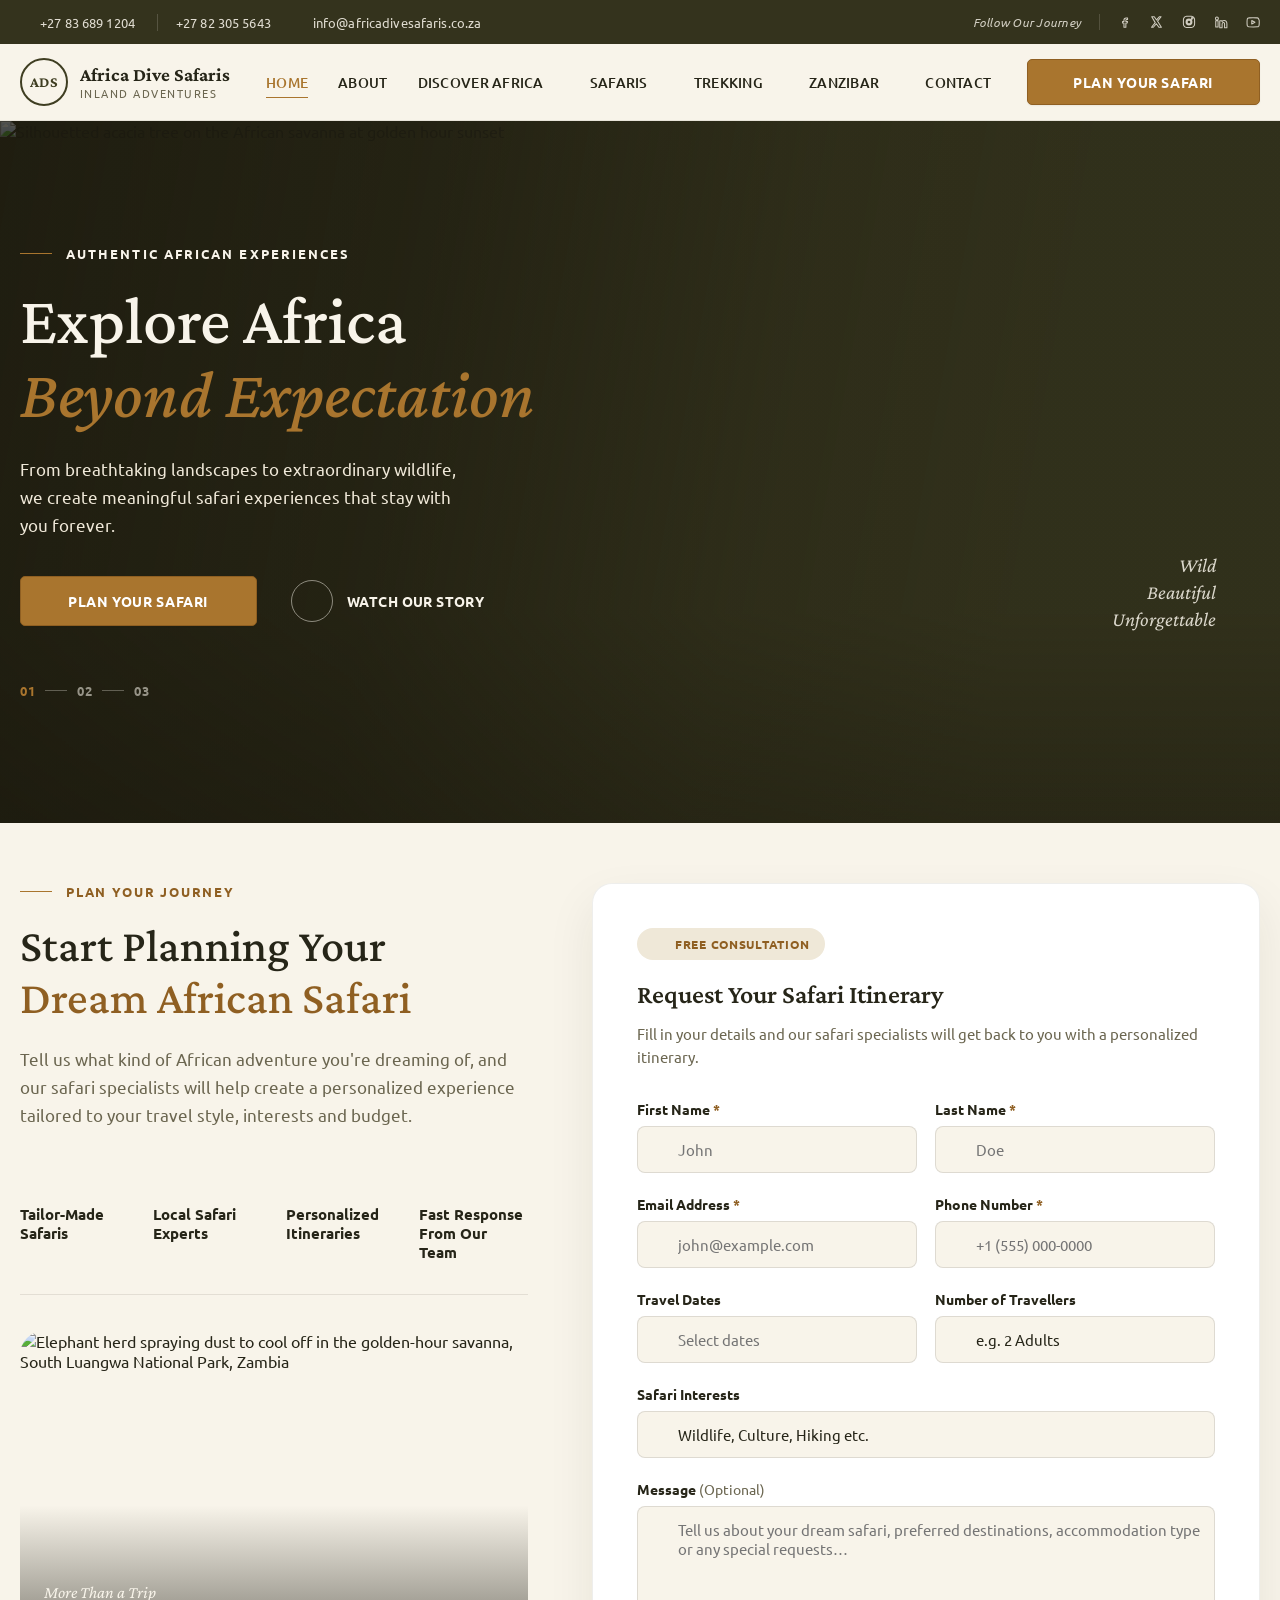
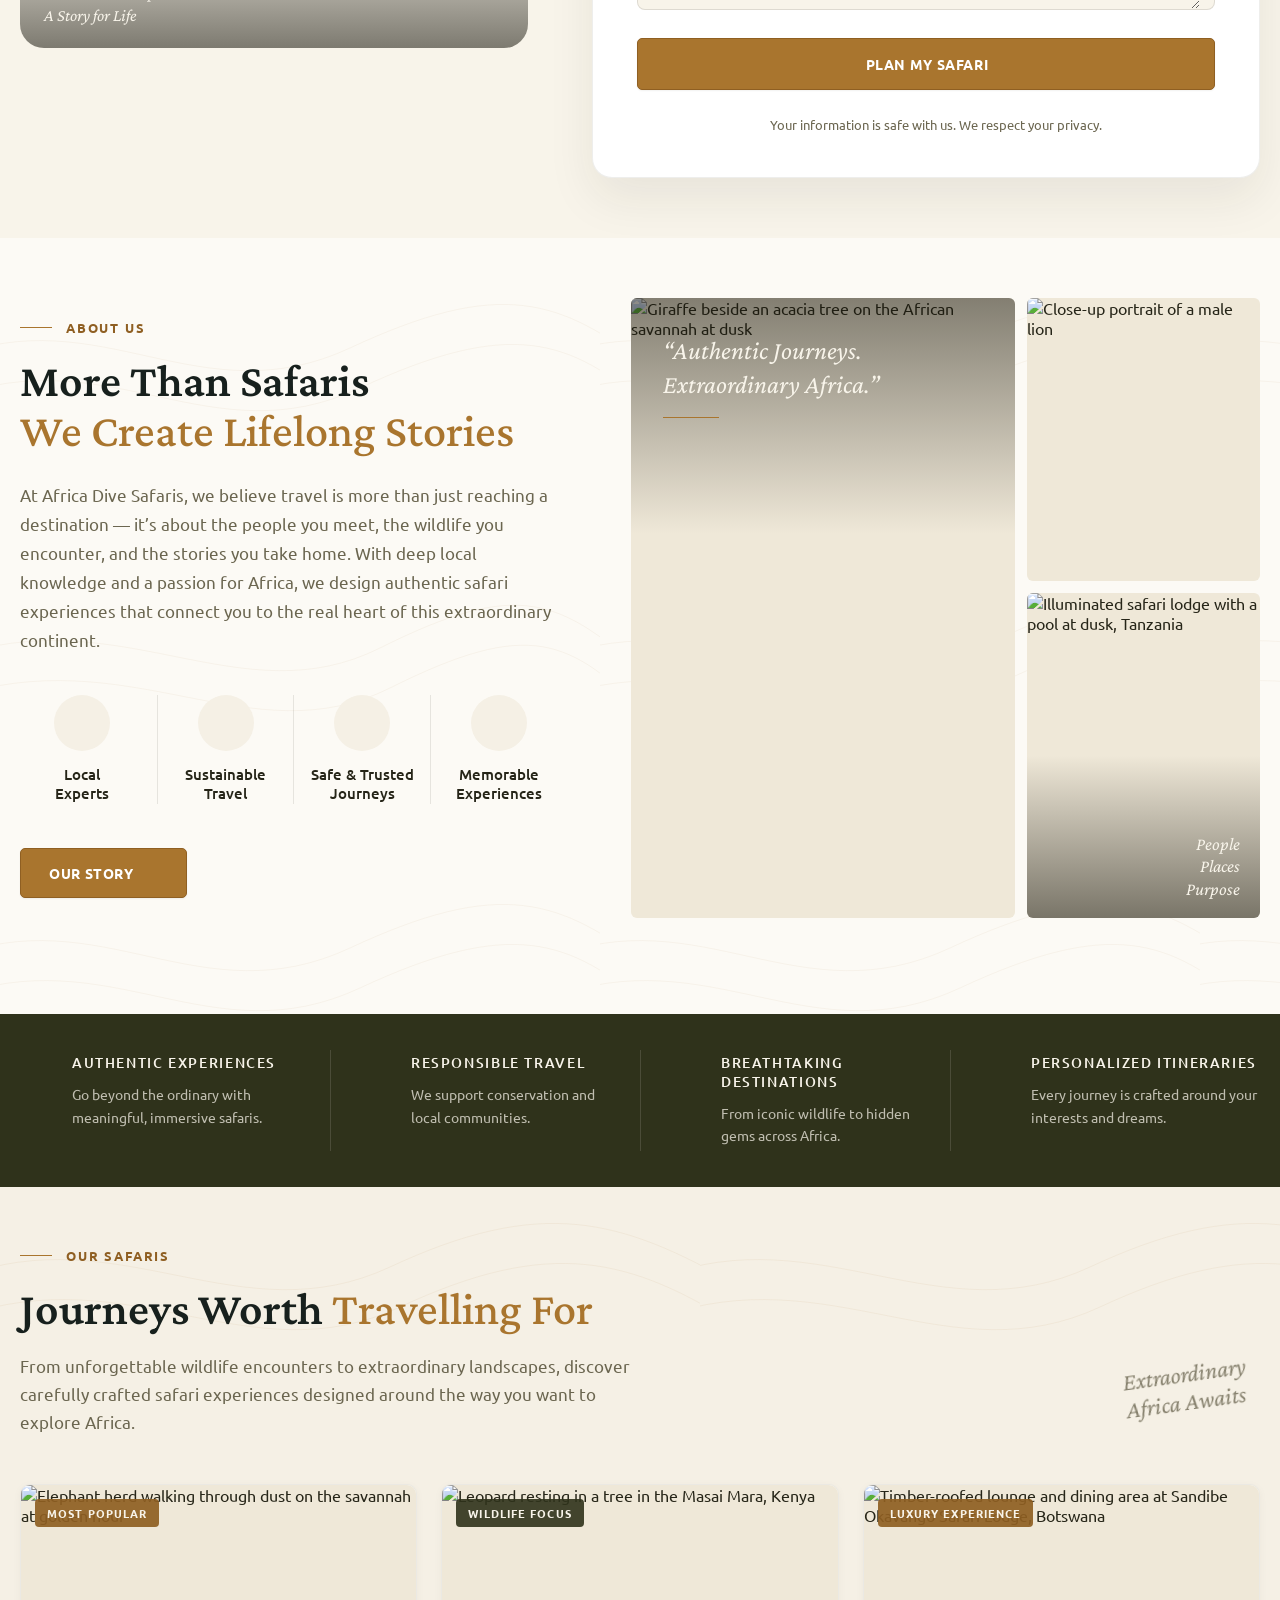
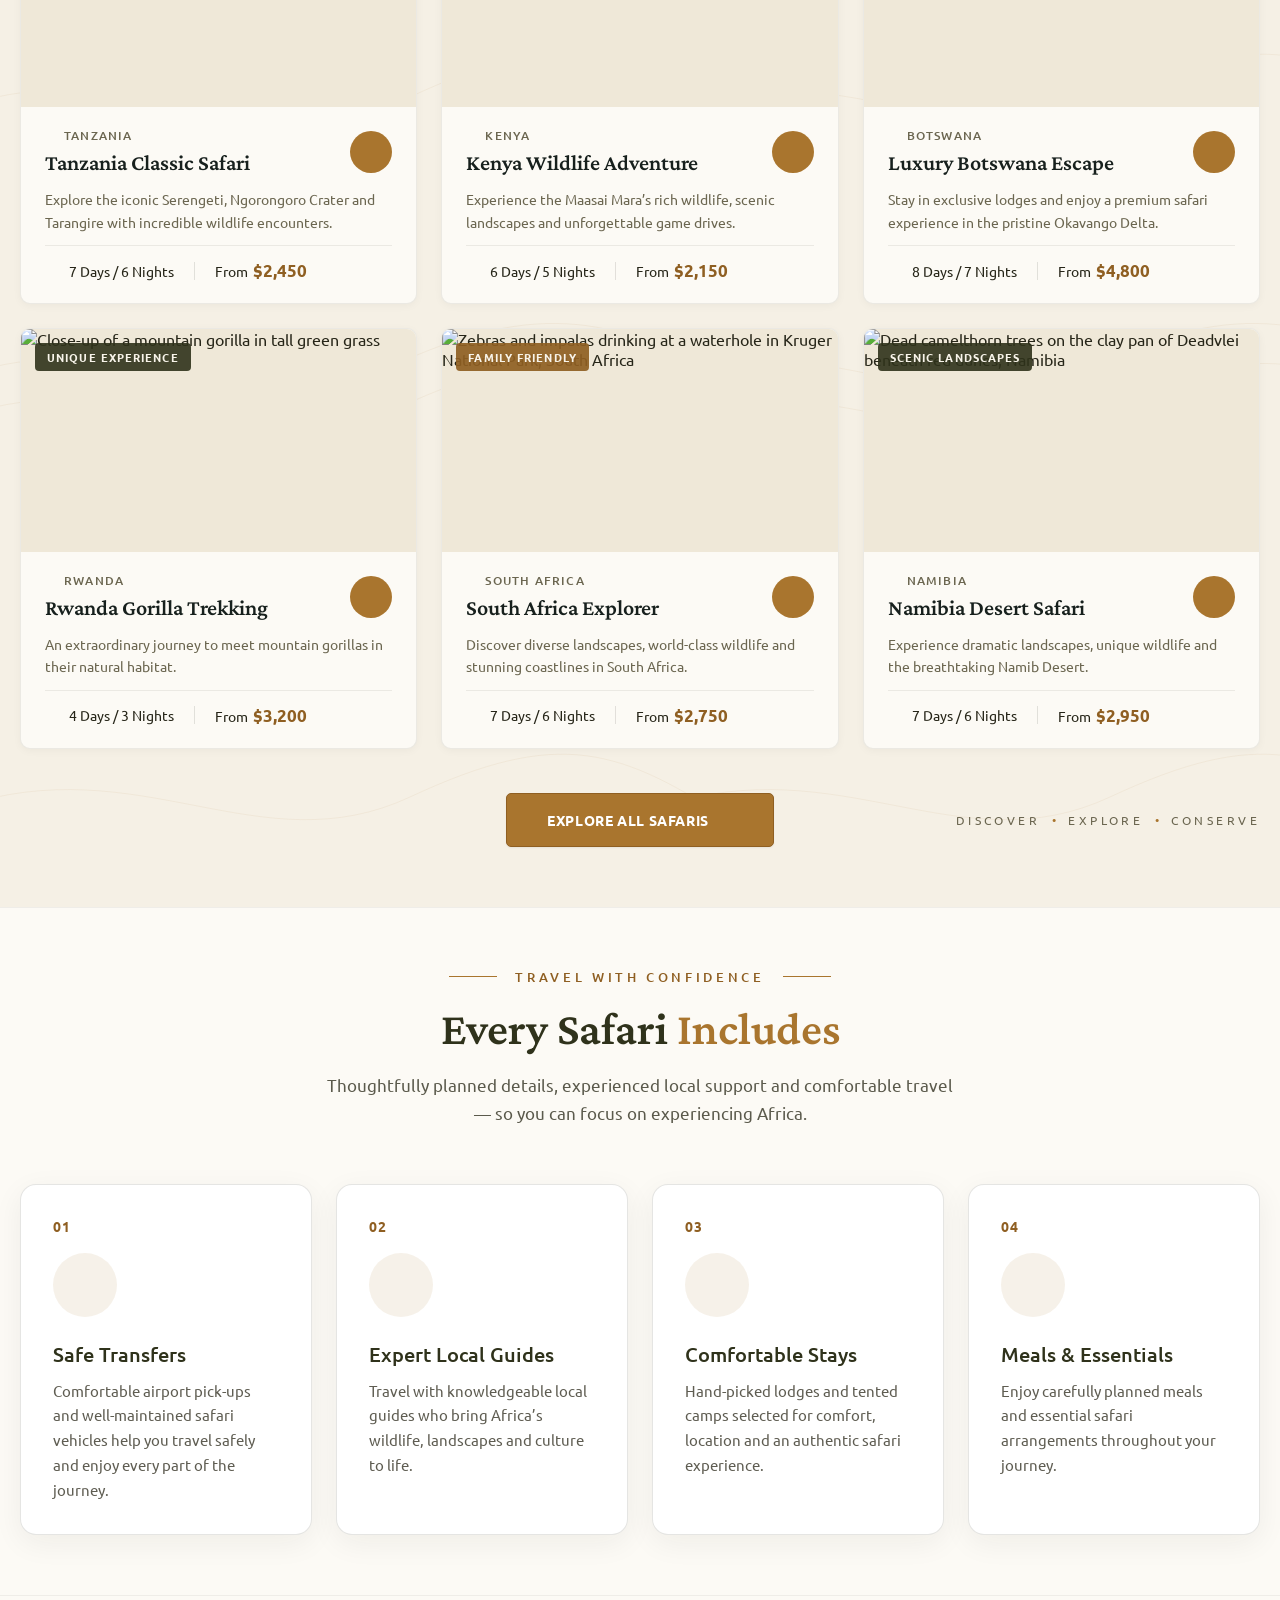
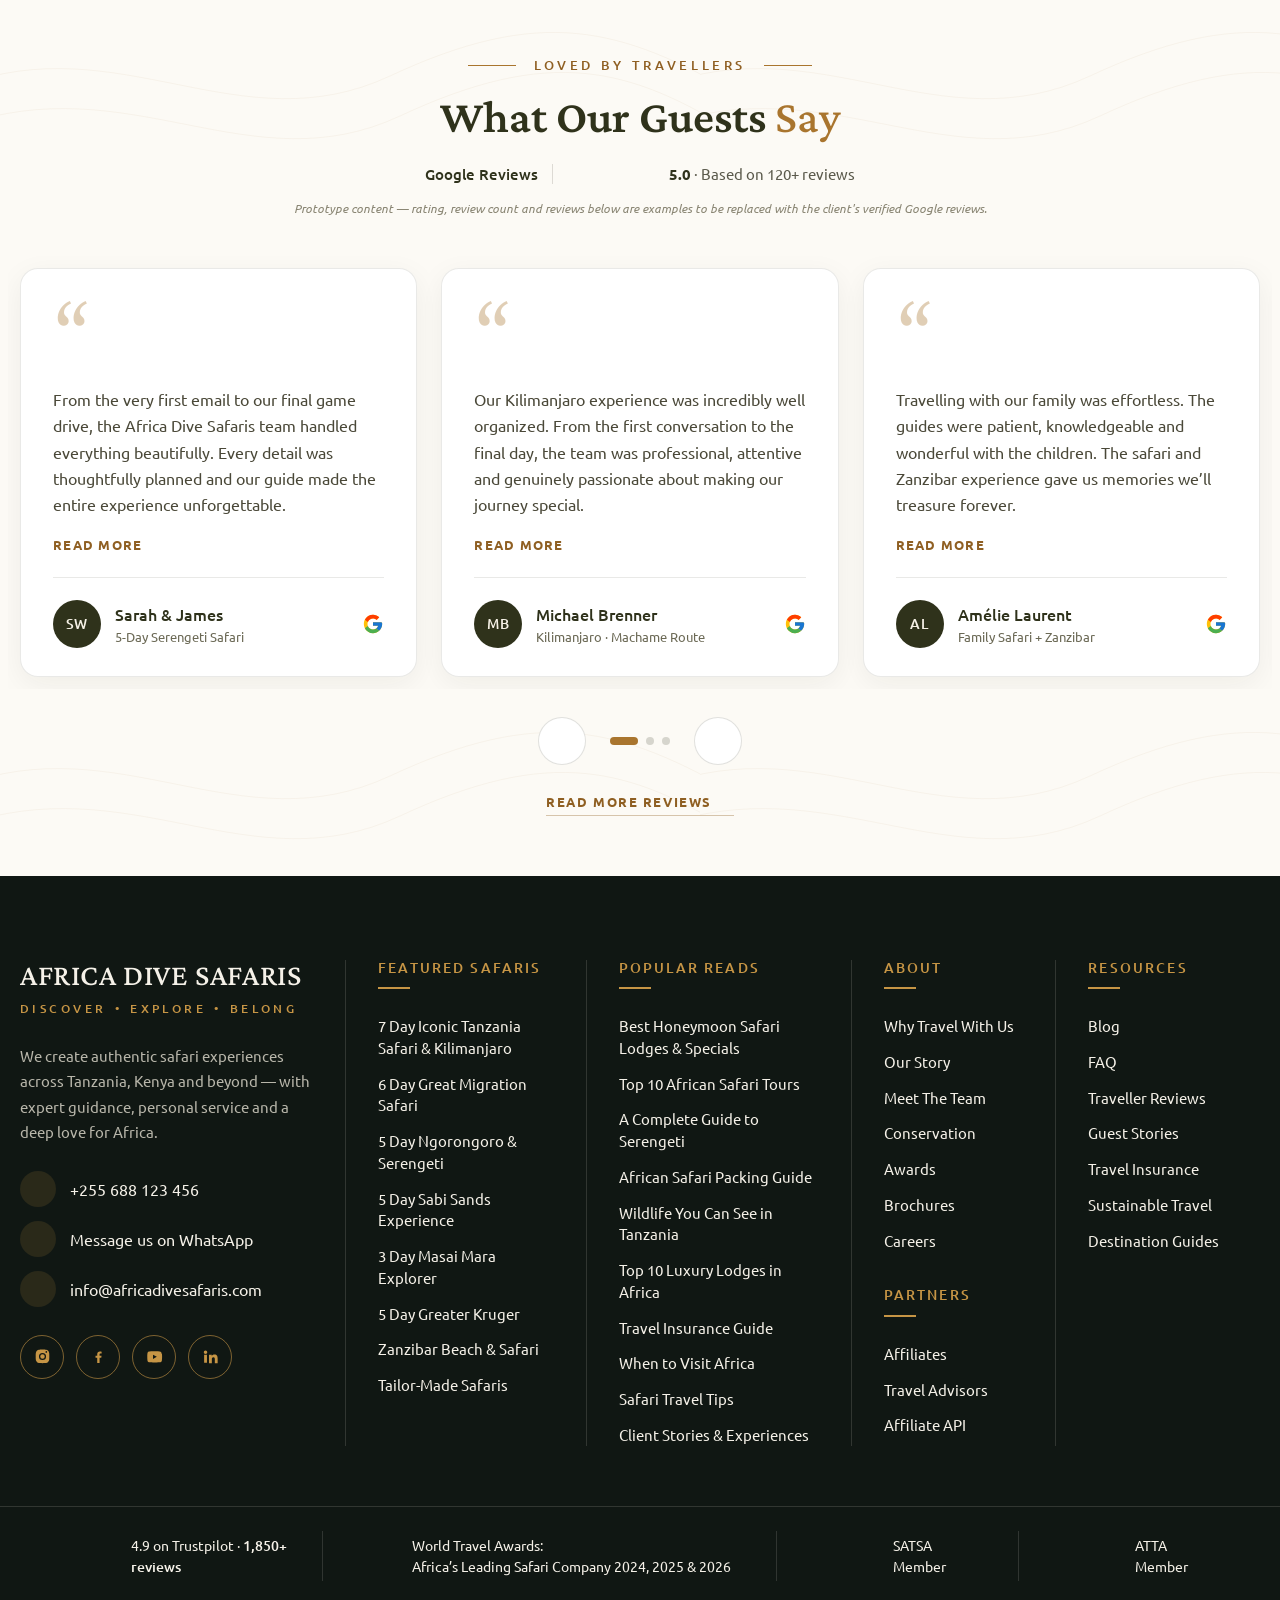
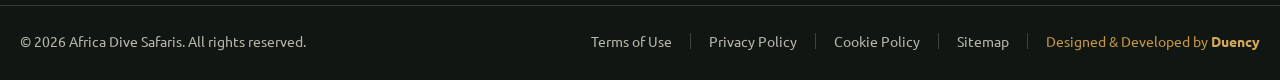
==== index.html @ 6fb27ef7 "Initial project setup" ====
<!DOCTYPE html>
<html lang="en">
<head>
<meta charset="UTF-8">
<meta name="viewport" content="width=device-width, initial-scale=1.0">
<title>Africa Dive Safaris</title>
<link rel="preconnect" href="https://fonts.googleapis.com">
<link href="https://fonts.googleapis.com/css2?family=Ubuntu:wght@400;500;700&family=Crimson+Pro:wght@500;600;700&display=swap" rel="stylesheet">
<script src="https://unpkg.com/lucide@latest/dist/umd/lucide.js" defer></script>
<link rel="stylesheet" href="assets/css/style.css">
<script src="assets/js/image-slot.js"></script>
</head>
<body>
<header class="site-header">
  <div class="topbar">
    <div class="container topbar__inner">
      <div class="topbar__contact">
        <a href="tel:+27836891204" class="topbar__link"><i data-lucide="phone" class="icon"></i><span>+27 83 689 1204</span></a>
        <a href="tel:+27823055643" class="topbar__link topbar__link--secondary"><span>+27 82 305 5643</span></a>
        <a href="mailto:info@africadivesafaris.co.za" class="topbar__link"><i data-lucide="mail" class="icon"></i><span>info@africadivesafaris.co.za</span></a>
      </div>
      <div class="topbar__social">
        <span class="topbar__tagline">Follow Our Journey</span>
        <a href="#" class="topbar__icon" aria-label="Facebook"><svg class="icon" viewBox="0 0 24 24" aria-hidden="true"><path d="M13.5 21v-7.2h2.4l.4-2.8h-2.8V9.1c0-.8.2-1.3 1.4-1.3h1.5V5.3C16 5.2 15 5 13.9 5c-2.2 0-3.7 1.3-3.7 3.8v2.2H7.8v2.8h2.4V21h3.3z"></path></svg></a>
        <a href="#" class="topbar__icon" aria-label="X (Twitter)"><svg class="icon" viewBox="0 0 24 24" aria-hidden="true"><path d="M3 3h4.3l4 5.5L15.9 3H19l-6 7.6L19.5 21h-4.3l-4.3-6-5.2 6H2.6l6.4-7.9L3 3z"></path></svg></a>
        <a href="#" class="topbar__icon" aria-label="Instagram"><svg class="icon" viewBox="0 0 24 24" aria-hidden="true"><path d="M12 2.2c2.7 0 3 0 4 .1 1 .1 1.7.2 2.3.5.6.3 1.1.6 1.6 1.1.5.5.8 1 1.1 1.6.3.6.4 1.3.5 2.3.1 1 .1 1.3.1 4s0 3-.1 4c-.1 1-.2 1.7-.5 2.3-.3.6-.6 1.1-1.1 1.6-.5.5-1 .8-1.6 1.1-.6.3-1.3.4-2.3.5-1 .1-1.3.1-4 .1s-3 0-4-.1c-1-.1-1.7-.2-2.3-.5-.6-.3-1.1-.6-1.6-1.1-.5-.5-.8-1-1.1-1.6-.3-.6-.4-1.3-.5-2.3-.1-1-.1-1.3-.1-4s0-3 .1-4c.1-1 .2-1.7.5-2.3.3-.6.6-1.1 1.1-1.6.5-.5 1-.8 1.6-1.1.6-.3 1.3-.4 2.3-.5 1-.1 1.3-.1 4-.1zM12 7a5 5 0 1 0 0 10 5 5 0 0 0 0-10zm0 8.2a3.2 3.2 0 1 1 0-6.4 3.2 3.2 0 0 1 0 6.4zm5.4-8.4a1.2 1.2 0 1 0 0-2.4 1.2 1.2 0 0 0 0 2.4z"></path></svg></a>
        <a href="#" class="topbar__icon" aria-label="LinkedIn"><svg class="icon" viewBox="0 0 24 24" aria-hidden="true"><path d="M4.98 3.5a2.5 2.5 0 1 1 0 5 2.5 2.5 0 0 1 0-5zM3 9.7h4v11H3v-11zm7 0h3.8v1.5h.1c.5-.9 1.8-1.9 3.6-1.9 3.9 0 4.6 2.6 4.6 5.9v6.5h-4v-5.7c0-1.4 0-3.1-2-3.1s-2.2 1.5-2.2 3v5.8h-4v-11z"></path></svg></a>
        <a href="#" class="topbar__icon" aria-label="YouTube"><svg class="icon" viewBox="0 0 24 24" aria-hidden="true"><path d="M22 8.1s-.2-1.6-.8-2.3c-.8-.8-1.7-.8-2.1-.9C16.4 4.7 12 4.7 12 4.7s-4.4 0-7.1.2c-.4 0-1.3.1-2.1.9C2.2 6.5 2 8.1 2 8.1S1.8 10 1.8 11.9v1.3c0 1.9.2 3.8.2 3.8s.2 1.6.8 2.3c.8.9 1.9.8 2.4.9 1.7.2 7.3.2 7.3.2s4.4 0 7.1-.2c.4 0 1.3-.1 2.1-.9.6-.7.8-2.3.8-2.3s.2-1.9.2-3.8v-1.3c0-1.9-.2-3.8-.2-3.8zM9.9 15.4V9.4l5.4 3-5.4 3z"></path></svg></a>
      </div>
    </div>
  </div>
  <nav class="site-navigation" aria-label="Primary">
    <div class="container site-navigation__inner">
      <a href="index.html" class="site-navigation__logo">
        <span class="logo-mark" aria-hidden="true">ADS</span>
        <span class="logo-text">
          <span class="logo-text__brand">Africa Dive Safaris</span>
          <span class="logo-text__tagline">Inland Adventures</span>
        </span>
      </a>

      <ul class="site-navigation__menu">
        <li><a href="index.html" class="is-active">Home</a></li>
        <li><a href="about.html">About</a></li>
        <li class="has-dropdown">
          <a href="#">Discover Africa <i data-lucide="chevron-down" class="icon icon--chevron"></i></a>
          <ul class="dropdown">
            <li><a href="#">Kenya</a></li>
            <li><a href="#">Tanzania</a></li>
            <li><a href="#">South Africa</a></li>
            <li><a href="#">Botswana</a></li>
          </ul>
        </li>
        <li class="has-dropdown">
          <a href="#">Safaris <i data-lucide="chevron-down" class="icon icon--chevron"></i></a>
          <ul class="dropdown">
            <li><a href="#">Great Migration Safari</a></li>
            <li><a href="#">Big Five Safari</a></li>
            <li><a href="#">Okavango Wilderness Safari</a></li>
          </ul>
        </li>
        <li class="has-dropdown">
          <a href="#">Trekking <i data-lucide="chevron-down" class="icon icon--chevron"></i></a>
          <ul class="dropdown">
            <li><a href="#">Kilimanjaro</a></li>
            <li><a href="#">Mount Kenya</a></li>
          </ul>
        </li>
        <li class="has-dropdown">
          <a href="#">Zanzibar <i data-lucide="chevron-down" class="icon icon--chevron"></i></a>
          <ul class="dropdown">
            <li><a href="#">Beach Escapes</a></li>
            <li><a href="#">Stone Town Tours</a></li>
          </ul>
        </li>
        <li><a href="contact.html">Contact</a></li>
      </ul>

      <a href="contact.html" class="btn btn--primary site-navigation__cta">
        <i data-lucide="map-pin" class="icon icon--pin"></i>
        <span>Plan Your Safari</span>
        <i data-lucide="arrow-right" class="icon icon--cta-arrow"></i>
      </a>

      <button type="button" class="site-navigation__toggle" aria-expanded="false" aria-controls="mobile-menu" aria-label="Toggle navigation menu">
        <i data-lucide="menu" class="icon icon--menu"></i>
      </button>
    </div>
  </nav>

  <div class="mobile-menu" id="mobile-menu" hidden>
    <ul class="mobile-menu__list">
      <li><a href="index.html" class="is-active">Home</a></li>
      <li><a href="about.html">About</a></li>
      <li class="has-accordion">
        <button type="button" class="mobile-menu__accordion-toggle" aria-expanded="false">Discover Africa <i data-lucide="chevron-down" class="icon icon--chevron"></i></button>
        <ul class="mobile-menu__submenu">
          <li><a href="#">Kenya</a></li>
          <li><a href="#">Tanzania</a></li>
          <li><a href="#">South Africa</a></li>
          <li><a href="#">Botswana</a></li>
        </ul>
      </li>
      <li class="has-accordion">
        <button type="button" class="mobile-menu__accordion-toggle" aria-expanded="false">Safaris <i data-lucide="chevron-down" class="icon icon--chevron"></i></button>
        <ul class="mobile-menu__submenu">
          <li><a href="#">Great Migration Safari</a></li>
          <li><a href="#">Big Five Safari</a></li>
          <li><a href="#">Okavango Wilderness Safari</a></li>
        </ul>
      </li>
      <li class="has-accordion">
        <button type="button" class="mobile-menu__accordion-toggle" aria-expanded="false">Trekking <i data-lucide="chevron-down" class="icon icon--chevron"></i></button>
        <ul class="mobile-menu__submenu">
          <li><a href="#">Kilimanjaro</a></li>
          <li><a href="#">Mount Kenya</a></li>
        </ul>
      </li>
      <li class="has-accordion">
        <button type="button" class="mobile-menu__accordion-toggle" aria-expanded="false">Zanzibar <i data-lucide="chevron-down" class="icon icon--chevron"></i></button>
        <ul class="mobile-menu__submenu">
          <li><a href="#">Beach Escapes</a></li>
          <li><a href="#">Stone Town Tours</a></li>
        </ul>
      </li>
      <li><a href="contact.html">Contact</a></li>
    </ul>
    <div class="mobile-menu__footer">
      <span class="mobile-menu__footer-text">Adventure Awaits</span>
      <a href="contact.html" class="btn btn--outline">Get In Touch <i data-lucide="arrow-right" class="icon"></i></a>
    </div>
  </div>
</header>
<main>

  <section class="hero" id="hero" aria-label="Hero">
    <div class="hero__media">
      <img src="https://images.unsplash.com/photo-1516426122078-c23e76319801?q=80&w=1800&auto=format&fit=crop" alt="Silhouetted acacia tree on the African savanna at golden hour sunset" class="hero__image" loading="eager">
    </div>
    <div class="hero__overlay" aria-hidden="true"></div>

    <div class="hero__body container">
      <div class="hero__content">
        <p class="hero__eyebrow"><span class="hero__eyebrow-line"></span>Authentic African Experiences</p>
        <h1 class="hero__heading">Explore Africa<br><span class="hero__heading-accent">Beyond Expectation</span></h1>
        <p class="hero__text">From breathtaking landscapes to extraordinary wildlife, we create meaningful safari experiences that stay with you forever.</p>
        <div class="hero__actions">
          <a href="contact.html" class="btn btn--primary hero__cta">
            <i data-lucide="map-pin" class="icon icon--pin"></i>
            <span>Plan Your Safari</span>
            <i data-lucide="arrow-right" class="icon icon--cta-arrow"></i>
          </a>
          <button type="button" class="hero__watch" aria-label="Watch our story">
            <span class="hero__watch-icon"><i data-lucide="play" class="icon"></i></span>
            <span>Watch Our Story</span>
          </button>
        </div>
      </div>

      <ul class="hero__slides" aria-label="Slide indicator">
        <li class="hero__slide is-active">01</li>
        <li class="hero__slide-sep" aria-hidden="true"></li>
        <li class="hero__slide">02</li>
        <li class="hero__slide-sep" aria-hidden="true"></li>
        <li class="hero__slide">03</li>
      </ul>
    </div>

    <p class="hero__editorial" aria-hidden="true">Wild<br>Beautiful<br>Unforgettable</p>

    <!-- <div class="hero__trust">
      <div class="container hero__trust-inner">
        <ul class="hero__trust-list">
          <li class="hero__trust-item">
            <i data-lucide="footprints" class="icon icon--trust"></i>
            <span>Incredible<br>Wildlife</span>
          </li>
          <li class="hero__trust-item">
            <i data-lucide="mountain" class="icon icon--trust"></i>
            <span>Breathtaking<br>Destinations</span>
          </li>
          <li class="hero__trust-item">
            <i data-lucide="users" class="icon icon--trust"></i>
            <span>Expert Local<br>Guides</span>
          </li>
          <li class="hero__trust-item">
            <i data-lucide="shield-check" class="icon icon--trust"></i>
            <span>Safe &amp; Memorable<br>Journeys</span>
          </li>
        </ul>
        <div class="hero__scroll">
          <span>Scroll Down</span>
          <i data-lucide="mouse" class="icon icon--scroll"></i>
        </div>
      </div>
    </div> -->
  </section>

  <section class="enquiry" id="plan" aria-label="Plan your safari">
    <div class="container enquiry__grid">

      <div class="enquiry__intro">
        <p class="enquiry__eyebrow"><span class="enquiry__eyebrow-line"></span>Plan Your Journey</p>
        <h2 class="enquiry__heading">Start Planning Your<br><span class="enquiry__heading-accent">Dream African Safari</span></h2>
        <p class="enquiry__text">Tell us what kind of African adventure you're dreaming of, and our safari specialists will help create a personalized experience tailored to your travel style, interests and budget.</p>

        <ul class="enquiry__benefits">
          <li class="enquiry__benefit">
            <i data-lucide="binoculars" class="icon icon--benefit"></i>
            <span>Tailor-Made Safaris</span>
          </li>
          <li class="enquiry__benefit">
            <i data-lucide="users" class="icon icon--benefit"></i>
            <span>Local Safari Experts</span>
          </li>
          <li class="enquiry__benefit">
            <i data-lucide="map" class="icon icon--benefit"></i>
            <span>Personalized Itineraries</span>
          </li>
          <li class="enquiry__benefit">
            <i data-lucide="clock" class="icon icon--benefit"></i>
            <span>Fast Response From Our Team</span>
          </li>
        </ul>

        <!-- <ul class="enquiry__stats">
          <li class="enquiry__stat"><span class="enquiry__stat-value">100+</span><span class="enquiry__stat-label">Happy Travellers*</span></li>
          <li class="enquiry__stat"><span class="enquiry__stat-value">15+</span><span class="enquiry__stat-label">Destinations*</span></li>
          <li class="enquiry__stat"><span class="enquiry__stat-value">5★</span><span class="enquiry__stat-label">Client Satisfaction*</span></li>
        </ul> -->
        <!-- <p class="enquiry__stats-note">*Placeholder figures — to be confirmed by client before launch.</p> -->

        <figure class="enquiry__image">
          <img src="https://images.unsplash.com/photo-1759143861182-c998a8f0bc13?q=80&w=1600&auto=format&fit=crop" alt="Elephant herd spraying dust to cool off in the golden-hour savanna, South Luangwa National Park, Zambia" loading="lazy">
          <figcaption>More Than a Trip<br>A Story for Life</figcaption>
        </figure>
      </div>

      <div class="enquiry__form-card">
        <span class="enquiry__badge"><i data-lucide="calendar-check" class="icon"></i>Free Consultation</span>
        <h3 class="enquiry__form-heading">Request Your Safari Itinerary</h3>
        <p class="enquiry__form-text">Fill in your details and our safari specialists will get back to you with a personalized itinerary.</p>

        <form class="enquiry-form" action="#" method="post">
          <div class="enquiry-form__row">
            <div class="enquiry-form__field">
              <label for="first-name">First Name <span class="enquiry-form__required">*</span></label>
              <div class="enquiry-form__input-wrap">
                <i data-lucide="user" class="icon"></i>
                <input type="text" id="first-name" name="first-name" placeholder="John" required>
              </div>
            </div>
            <div class="enquiry-form__field">
              <label for="last-name">Last Name <span class="enquiry-form__required">*</span></label>
              <div class="enquiry-form__input-wrap">
                <i data-lucide="user" class="icon"></i>
                <input type="text" id="last-name" name="last-name" placeholder="Doe" required>
              </div>
            </div>
          </div>

          <div class="enquiry-form__row">
            <div class="enquiry-form__field">
              <label for="email">Email Address <span class="enquiry-form__required">*</span></label>
              <div class="enquiry-form__input-wrap">
                <i data-lucide="mail" class="icon"></i>
                <input type="email" id="email" name="email" placeholder="john@example.com" required>
              </div>
            </div>
            <div class="enquiry-form__field">
              <label for="phone">Phone Number <span class="enquiry-form__required">*</span></label>
              <div class="enquiry-form__input-wrap">
                <i data-lucide="phone" class="icon"></i>
                <input type="tel" id="phone" name="phone" placeholder="+1 (555) 000-0000" required>
              </div>
            </div>
          </div>

          <div class="enquiry-form__row">
            <div class="enquiry-form__field">
              <label for="travel-dates">Travel Dates</label>
              <div class="enquiry-form__input-wrap">
                <i data-lucide="calendar" class="icon"></i>
                <input type="text" id="travel-dates" name="travel-dates" placeholder="Select dates">
              </div>
            </div>
            <div class="enquiry-form__field">
              <label for="travellers">Number of Travellers</label>
              <div class="enquiry-form__input-wrap">
                <i data-lucide="users" class="icon"></i>
                <select id="travellers" name="travellers">
                  <option value="" selected>e.g. 2 Adults</option>
                  <option value="1-adult">1 Adult</option>
                  <option value="2-adults">2 Adults</option>
                  <option value="family">Family (2 Adults + Children)</option>
                  <option value="group">Group (5+)</option>
                </select>
              </div>
            </div>
          </div>

          <div class="enquiry-form__field">
            <label for="interests">Safari Interests</label>
            <div class="enquiry-form__input-wrap">
              <i data-lucide="compass" class="icon"></i>
              <select id="interests" name="interests">
                <option value="" selected>Wildlife, Culture, Hiking etc.</option>
                <option value="wildlife">Wildlife &amp; Big Five</option>
                <option value="migration">Great Migration</option>
                <option value="trekking">Trekking</option>
                <option value="beach">Zanzibar &amp; Beach</option>
                <option value="culture">Culture &amp; Communities</option>
              </select>
            </div>
          </div>

          <div class="enquiry-form__field">
            <label for="message">Message <span class="enquiry-form__optional">(Optional)</span></label>
            <div class="enquiry-form__input-wrap enquiry-form__input-wrap--textarea">
              <i data-lucide="file-text" class="icon"></i>
              <textarea id="message" name="message" rows="4" placeholder="Tell us about your dream safari, preferred destinations, accommodation type or any special requests…"></textarea>
            </div>
          </div>

          <button type="submit" class="btn btn--primary enquiry-form__submit">
            <i data-lucide="send" class="icon"></i>
            <span>Plan My Safari</span>
            <i data-lucide="arrow-right" class="icon icon--cta-arrow"></i>
          </button>

          <p class="enquiry-form__privacy"><i data-lucide="lock" class="icon"></i>Your information is safe with us. We respect your privacy.</p>
        </form>
      </div>

    </div>
  </section>

  <section class="about" id="about" aria-labelledby="about-heading">
    <div class="container about__grid">

      <div class="about__content">
        <p class="section-eyebrow"><span class="section-eyebrow__line"></span>About Us</p>
        <h2 class="about__heading" id="about-heading">More Than Safaris<br><span class="about__heading-accent">We Create Lifelong Stories</span></h2>
        <p class="about__text">At Africa Dive Safaris, we believe travel is more than just reaching a destination — it’s about the people you meet, the wildlife you encounter, and the stories you take home. With deep local knowledge and a passion for Africa, we design authentic safari experiences that connect you to the real heart of this extraordinary continent.</p>

        <ul class="about__values">
          <li class="about__value">
            <span class="about__value-icon"><i data-lucide="users" class="icon"></i></span>
            <span class="about__value-title">Local<br>Experts</span>
          </li>
          <li class="about__value">
            <span class="about__value-icon"><i data-lucide="leaf" class="icon"></i></span>
            <span class="about__value-title">Sustainable<br>Travel</span>
          </li>
          <li class="about__value">
            <span class="about__value-icon"><i data-lucide="shield-check" class="icon"></i></span>
            <span class="about__value-title">Safe &amp; Trusted<br>Journeys</span>
          </li>
          <li class="about__value">
            <span class="about__value-icon"><i data-lucide="heart" class="icon"></i></span>
            <span class="about__value-title">Memorable<br>Experiences</span>
          </li>
        </ul>

        <div class="about__actions">
          <a href="about.html" class="btn btn--primary about__cta">
            <span>Our Story</span>
            <i data-lucide="arrow-right" class="icon icon--cta-arrow"></i>
          </a>
          <!-- <p class="about__script" aria-hidden="true">Africa<br>Awaits You</p> -->
        </div>
      </div>

      <div class="about__gallery">
        <figure class="about__image about__image--main">
          <img src="https://images.unsplash.com/photo-1523805009345-7448845a9e53?q=80&w=1400&auto=format&fit=crop" alt="Giraffe beside an acacia tree on the African savannah at dusk" loading="lazy">
          <figcaption class="about__quote">“Authentic Journeys.<br>Extraordinary Africa.”<span class="about__quote-line"></span></figcaption>
        </figure>
        <figure class="about__image about__image--top">
          <img src="https://images.unsplash.com/photo-1614027164847-1b28cfe1df60?q=80&w=900&auto=format&fit=crop" alt="Close-up portrait of a male lion" loading="lazy">
        </figure>
        <figure class="about__image about__image--bottom">
          <img src="https://images.unsplash.com/photo-1781039869379-5561fe260d26?q=80&w=900&auto=format&fit=crop" alt="Illuminated safari lodge with a pool at dusk, Tanzania" loading="lazy">
          <figcaption class="about__image-caption">People<br>Places<br>Purpose</figcaption>
        </figure>
      </div>

    </div>

    <div class="about__band">
      <ul class="container about__band-list">
        <li class="about__band-item">
          <i data-lucide="trees" class="icon icon--band"></i>
          <div>
            <h3 class="about__band-title">Authentic Experiences</h3>
            <p class="about__band-text">Go beyond the ordinary with meaningful, immersive safaris.</p>
          </div>
        </li>
        <li class="about__band-item">
          <i data-lucide="leaf" class="icon icon--band"></i>
          <div>
            <h3 class="about__band-title">Responsible Travel</h3>
            <p class="about__band-text">We support conservation and local communities.</p>
          </div>
        </li>
        <li class="about__band-item">
          <i data-lucide="mountain-snow" class="icon icon--band"></i>
          <div>
            <h3 class="about__band-title">Breathtaking Destinations</h3>
            <p class="about__band-text">From iconic wildlife to hidden gems across Africa.</p>
          </div>
        </li>
        <li class="about__band-item">
          <i data-lucide="compass" class="icon icon--band"></i>
          <div>
            <h3 class="about__band-title">Personalized Itineraries</h3>
            <p class="about__band-text">Every journey is crafted around your interests and dreams.</p>
          </div>
        </li>
      </ul>
    </div>

    <!-- <div class="container about__closing">
      <span class="about__closing-line" aria-hidden="true"></span>
      <p class="about__closing-words">Experience <span aria-hidden="true">•</span> Explore <span aria-hidden="true">•</span> Conserve</p>
      <p class="about__closing-tagline">The Real Africa, With People Who Know and Love It</p>
    </div> -->
  </section>

  <section class="safaris" id="safaris" aria-labelledby="safaris-heading">
    <div class="container">
      <div class="safaris__header">
        <div class="safaris__intro">
          <p class="section-eyebrow"><span class="section-eyebrow__line"></span>Our Safaris</p>
          <h2 class="safaris__heading" id="safaris-heading">Journeys Worth <span class="safaris__heading-accent">Travelling For</span></h2>
          <p class="safaris__text">From unforgettable wildlife encounters to extraordinary landscapes, discover carefully crafted safari experiences designed around the way you want to explore Africa.</p>
        </div>
        <p class="safaris__script" aria-hidden="true">Extraordinary<br>Africa Awaits</p>
      </div>

      <div class="safaris__grid">
          <article class="safari-card">
            <a href="#" class="safari-card__link" aria-label="View Tanzania Classic Safari">
              <div class="safari-card__media">
                <img src="https://images.unsplash.com/photo-1759143861182-c998a8f0bc13?q=80&w=900&auto=format&fit=crop" alt="Elephant herd walking through dust on the savannah at golden hour" loading="lazy">
                <span class="safari-card__badge safari-card__badge--gold">Most Popular</span>
              </div>
              <div class="safari-card__body">
                <div class="safari-card__head">
                  <div>
                    <p class="safari-card__location"><i data-lucide="map-pin" class="icon"></i>Tanzania</p>
                    <h3 class="safari-card__title">Tanzania Classic Safari</h3>
                  </div>
                  <span class="safari-card__arrow" aria-hidden="true"><i data-lucide="arrow-right" class="icon"></i></span>
                </div>
                <p class="safari-card__text">Explore the iconic Serengeti, Ngorongoro Crater and Tarangire with incredible wildlife encounters.</p>
                <div class="safari-card__meta">
                  <span class="safari-card__duration"><i data-lucide="calendar-days" class="icon"></i>7 Days / 6 Nights</span>
                  <span class="safari-card__price">From <strong>$2,450</strong></span>
                </div>
              </div>
            </a>
          </article>
          <article class="safari-card">
            <a href="#" class="safari-card__link" aria-label="View Kenya Wildlife Adventure">
              <div class="safari-card__media">
                <img src="https://images.unsplash.com/photo-1572978965590-7dd074d642c9?q=80&w=900&auto=format&fit=crop" alt="Leopard resting in a tree in the Masai Mara, Kenya" loading="lazy">
                <span class="safari-card__badge safari-card__badge--olive">Wildlife Focus</span>
              </div>
              <div class="safari-card__body">
                <div class="safari-card__head">
                  <div>
                    <p class="safari-card__location"><i data-lucide="map-pin" class="icon"></i>Kenya</p>
                    <h3 class="safari-card__title">Kenya Wildlife Adventure</h3>
                  </div>
                  <span class="safari-card__arrow" aria-hidden="true"><i data-lucide="arrow-right" class="icon"></i></span>
                </div>
                <p class="safari-card__text">Experience the Maasai Mara’s rich wildlife, scenic landscapes and unforgettable game drives.</p>
                <div class="safari-card__meta">
                  <span class="safari-card__duration"><i data-lucide="calendar-days" class="icon"></i>6 Days / 5 Nights</span>
                  <span class="safari-card__price">From <strong>$2,150</strong></span>
                </div>
              </div>
            </a>
          </article>
          <article class="safari-card">
            <a href="#" class="safari-card__link" aria-label="View Luxury Botswana Escape">
              <div class="safari-card__media">
                <img src="https://images.unsplash.com/photo-1722645390607-9f69ce4cfadf?q=80&w=900&auto=format&fit=crop" alt="Timber-roofed lounge and dining area at Sandibe Okavango Safari Lodge, Botswana" loading="lazy">
                <span class="safari-card__badge safari-card__badge--gold">Luxury Experience</span>
              </div>
              <div class="safari-card__body">
                <div class="safari-card__head">
                  <div>
                    <p class="safari-card__location"><i data-lucide="map-pin" class="icon"></i>Botswana</p>
                    <h3 class="safari-card__title">Luxury Botswana Escape</h3>
                  </div>
                  <span class="safari-card__arrow" aria-hidden="true"><i data-lucide="arrow-right" class="icon"></i></span>
                </div>
                <p class="safari-card__text">Stay in exclusive lodges and enjoy a premium safari experience in the pristine Okavango Delta.</p>
                <div class="safari-card__meta">
                  <span class="safari-card__duration"><i data-lucide="calendar-days" class="icon"></i>8 Days / 7 Nights</span>
                  <span class="safari-card__price">From <strong>$4,800</strong></span>
                </div>
              </div>
            </a>
          </article>
          <article class="safari-card">
            <a href="#" class="safari-card__link" aria-label="View Rwanda Gorilla Trekking">
              <div class="safari-card__media">
                <img src="https://images.unsplash.com/photo-1722291731448-3afe029611a6?q=80&w=900&auto=format&fit=crop" alt="Close-up of a mountain gorilla in tall green grass" loading="lazy">
                <span class="safari-card__badge safari-card__badge--olive">Unique Experience</span>
              </div>
              <div class="safari-card__body">
                <div class="safari-card__head">
                  <div>
                    <p class="safari-card__location"><i data-lucide="map-pin" class="icon"></i>Rwanda</p>
                    <h3 class="safari-card__title">Rwanda Gorilla Trekking</h3>
                  </div>
                  <span class="safari-card__arrow" aria-hidden="true"><i data-lucide="arrow-right" class="icon"></i></span>
                </div>
                <p class="safari-card__text">An extraordinary journey to meet mountain gorillas in their natural habitat.</p>
                <div class="safari-card__meta">
                  <span class="safari-card__duration"><i data-lucide="calendar-days" class="icon"></i>4 Days / 3 Nights</span>
                  <span class="safari-card__price">From <strong>$3,200</strong></span>
                </div>
              </div>
            </a>
          </article>
          <article class="safari-card">
            <a href="#" class="safari-card__link" aria-label="View South Africa Explorer">
              <div class="safari-card__media">
                <img src="https://images.unsplash.com/photo-1730234341808-0a4956acc6c9?q=80&w=900&auto=format&fit=crop" alt="Zebras and impalas drinking at a waterhole in Kruger National Park, South Africa" loading="lazy">
                <span class="safari-card__badge safari-card__badge--gold">Family Friendly</span>
              </div>
              <div class="safari-card__body">
                <div class="safari-card__head">
                  <div>
                    <p class="safari-card__location"><i data-lucide="map-pin" class="icon"></i>South Africa</p>
                    <h3 class="safari-card__title">South Africa Explorer</h3>
                  </div>
                  <span class="safari-card__arrow" aria-hidden="true"><i data-lucide="arrow-right" class="icon"></i></span>
                </div>
                <p class="safari-card__text">Discover diverse landscapes, world-class wildlife and stunning coastlines in South Africa.</p>
                <div class="safari-card__meta">
                  <span class="safari-card__duration"><i data-lucide="calendar-days" class="icon"></i>7 Days / 6 Nights</span>
                  <span class="safari-card__price">From <strong>$2,750</strong></span>
                </div>
              </div>
            </a>
          </article>
          <article class="safari-card">
            <a href="#" class="safari-card__link" aria-label="View Namibia Desert Safari">
              <div class="safari-card__media">
                <img src="https://images.unsplash.com/photo-1772289239056-1b16259425b7?q=80&w=900&auto=format&fit=crop" alt="Dead camelthorn trees on the clay pan of Deadvlei beneath red dunes, Namibia" loading="lazy">
                <span class="safari-card__badge safari-card__badge--olive">Scenic Landscapes</span>
              </div>
              <div class="safari-card__body">
                <div class="safari-card__head">
                  <div>
                    <p class="safari-card__location"><i data-lucide="map-pin" class="icon"></i>Namibia</p>
                    <h3 class="safari-card__title">Namibia Desert Safari</h3>
                  </div>
                  <span class="safari-card__arrow" aria-hidden="true"><i data-lucide="arrow-right" class="icon"></i></span>
                </div>
                <p class="safari-card__text">Experience dramatic landscapes, unique wildlife and the breathtaking Namib Desert.</p>
                <div class="safari-card__meta">
                  <span class="safari-card__duration"><i data-lucide="calendar-days" class="icon"></i>7 Days / 6 Nights</span>
                  <span class="safari-card__price">From <strong>$2,950</strong></span>
                </div>
              </div>
            </a>
          </article>
      </div>

      <div class="safaris__footer">
        <!-- <p class="safaris__footer-script" aria-hidden="true">More Than a Trip<br>A Story for Life</p> -->
        <p class="safaris__footer-script" aria-hidden="true"></p>
        <a href="#" class="btn btn--primary safaris__cta">
          <span>Explore All Safaris</span>
          <i data-lucide="arrow-right" class="icon icon--cta-arrow"></i>
        </a>
        <p class="safaris__footer-words" aria-hidden="true">Discover <span>•</span> Explore <span>•</span> Conserve</p>
      </div>
    </div>
  </section>
<section class="includes" id="includes" aria-labelledby="includes-heading">
    <div class="container">
      <div class="includes__header">
        <p class="includes__eyebrow"><span class="includes__eyebrow-line"></span>Travel With Confidence<span class="includes__eyebrow-line"></span></p>
        <h2 class="includes__heading" id="includes-heading">Every Safari <span class="includes__heading-accent">Includes</span></h2>
        <p class="includes__lead">Thoughtfully planned details, experienced local support and comfortable travel — so you can focus on experiencing Africa.</p>
      </div>
      <ul class="includes__grid">
        <li class="includes__card">
          <span class="includes__number">01</span>
          <span class="includes__icon"><i data-lucide="car" class="icon"></i></span>
          <h3 class="includes__title">Safe Transfers</h3>
          <p class="includes__text">Comfortable airport pick-ups and well-maintained safari vehicles help you travel safely and enjoy every part of the journey.</p>
        </li>
        <li class="includes__card">
          <span class="includes__number">02</span>
          <span class="includes__icon"><i data-lucide="binoculars" class="icon"></i></span>
          <h3 class="includes__title">Expert Local Guides</h3>
          <p class="includes__text">Travel with knowledgeable local guides who bring Africa’s wildlife, landscapes and culture to life.</p>
        </li>
        <li class="includes__card">
          <span class="includes__number">03</span>
          <span class="includes__icon"><i data-lucide="bed-double" class="icon"></i></span>
          <h3 class="includes__title">Comfortable Stays</h3>
          <p class="includes__text">Hand-picked lodges and tented camps selected for comfort, location and an authentic safari experience.</p>
        </li>
        <li class="includes__card">
          <span class="includes__number">04</span>
          <span class="includes__icon"><i data-lucide="utensils" class="icon"></i></span>
          <h3 class="includes__title">Meals &amp; Essentials</h3>
          <p class="includes__text">Enjoy carefully planned meals and essential safari arrangements throughout your journey.</p>
        </li>
      </ul>
    </div>
  </section>

<section class="testimonials" id="testimonials" aria-labelledby="testimonials-heading">
    <div class="container">
      <header class="testimonials__header">
        <p class="includes__eyebrow"><span class="includes__eyebrow-line"></span>Loved By Travellers<span class="includes__eyebrow-line"></span></p>
        <h2 class="testimonials__heading" id="testimonials-heading">What Our Guests <span class="testimonials__heading-accent">Say</span></h2>
        <div class="testimonials__summary">
          <span class="testimonials__summary-source">Google Reviews</span>
          <span class="testimonials__summary-stars" role="img" aria-label="5 out of 5 stars"><i data-lucide="star" class="icon"></i><i data-lucide="star" class="icon"></i><i data-lucide="star" class="icon"></i><i data-lucide="star" class="icon"></i><i data-lucide="star" class="icon"></i></span>
          <span class="testimonials__summary-score"><strong>5.0</strong> · Based on 120+ reviews</span>
        </div>
        <p class="testimonials__note">Prototype content — rating, review count and reviews below are examples to be replaced with the client's verified Google reviews.</p>
      </header>

      <div class="testimonials__viewport" id="testimonials-viewport" aria-roledescription="carousel" aria-label="Guest reviews">
        <div class="testimonials__track" id="testimonials-track">
          <article class="testimonial-card">
            <span class="testimonial-card__quote" aria-hidden="true">“</span>
            <div class="testimonial-card__stars" role="img" aria-label="Rated 5 out of 5"><i data-lucide="star" class="icon"></i><i data-lucide="star" class="icon"></i><i data-lucide="star" class="icon"></i><i data-lucide="star" class="icon"></i><i data-lucide="star" class="icon"></i></div>
            <blockquote class="testimonial-card__text"><p>From the very first email to our final game drive, the Africa Dive Safaris team handled everything beautifully. Every detail was thoughtfully planned and our guide made the entire experience unforgettable.</p></blockquote>
            <a href="#" class="testimonial-card__more">Read More <i data-lucide="arrow-right" class="icon"></i></a>
            <footer class="testimonial-card__guest">
              <span class="testimonial-card__avatar" aria-hidden="true">SW</span>
              <div class="testimonial-card__person">
                <p class="testimonial-card__name">Sarah &amp; James</p>
                <p class="testimonial-card__trip">5-Day Serengeti Safari</p>
              </div>
              <svg class="testimonial-card__google" viewBox="0 0 48 48" aria-label="Google review" role="img"><path fill="#FFC107" d="M43.6 20.5H42V20H24v8h11.3C33.7 32.7 29.2 36 24 36c-6.6 0-12-5.4-12-12s5.4-12 12-12c3.1 0 5.8 1.2 7.9 3.1l5.7-5.7C34 6.1 29.3 4 24 4 12.9 4 4 12.9 4 24s8.9 20 20 20 20-8.9 20-20c0-1.3-.1-2.4-.4-3.5z"/><path fill="#FF3D00" d="M6.3 14.7l6.6 4.8C14.7 15.1 19 12 24 12c3.1 0 5.8 1.2 7.9 3.1l5.7-5.7C34 6.1 29.3 4 24 4 16.3 4 9.7 8.3 6.3 14.7z"/><path fill="#4CAF50" d="M24 44c5.2 0 9.9-2 13.4-5.2l-6.2-5.2C29.2 35.1 26.7 36 24 36c-5.2 0-9.6-3.3-11.3-7.9l-6.5 5C9.5 39.6 16.2 44 24 44z"/><path fill="#1976D2" d="M43.6 20.5H42V20H24v8h11.3c-.8 2.2-2.2 4.2-4.1 5.6l6.2 5.2C37 39.2 44 34 44 24c0-1.3-.1-2.4-.4-3.5z"/></svg>
            </footer>
          </article>
          <article class="testimonial-card">
            <span class="testimonial-card__quote" aria-hidden="true">“</span>
            <div class="testimonial-card__stars" role="img" aria-label="Rated 5 out of 5"><i data-lucide="star" class="icon"></i><i data-lucide="star" class="icon"></i><i data-lucide="star" class="icon"></i><i data-lucide="star" class="icon"></i><i data-lucide="star" class="icon"></i></div>
            <blockquote class="testimonial-card__text"><p>Our Kilimanjaro experience was incredibly well organized. From the first conversation to the final day, the team was professional, attentive and genuinely passionate about making our journey special.</p></blockquote>
            <a href="#" class="testimonial-card__more">Read More <i data-lucide="arrow-right" class="icon"></i></a>
            <footer class="testimonial-card__guest">
              <span class="testimonial-card__avatar" aria-hidden="true">MB</span>
              <div class="testimonial-card__person">
                <p class="testimonial-card__name">Michael Brenner</p>
                <p class="testimonial-card__trip">Kilimanjaro · Machame Route</p>
              </div>
              <svg class="testimonial-card__google" viewBox="0 0 48 48" aria-label="Google review" role="img"><path fill="#FFC107" d="M43.6 20.5H42V20H24v8h11.3C33.7 32.7 29.2 36 24 36c-6.6 0-12-5.4-12-12s5.4-12 12-12c3.1 0 5.8 1.2 7.9 3.1l5.7-5.7C34 6.1 29.3 4 24 4 12.9 4 4 12.9 4 24s8.9 20 20 20 20-8.9 20-20c0-1.3-.1-2.4-.4-3.5z"/><path fill="#FF3D00" d="M6.3 14.7l6.6 4.8C14.7 15.1 19 12 24 12c3.1 0 5.8 1.2 7.9 3.1l5.7-5.7C34 6.1 29.3 4 24 4 16.3 4 9.7 8.3 6.3 14.7z"/><path fill="#4CAF50" d="M24 44c5.2 0 9.9-2 13.4-5.2l-6.2-5.2C29.2 35.1 26.7 36 24 36c-5.2 0-9.6-3.3-11.3-7.9l-6.5 5C9.5 39.6 16.2 44 24 44z"/><path fill="#1976D2" d="M43.6 20.5H42V20H24v8h11.3c-.8 2.2-2.2 4.2-4.1 5.6l6.2 5.2C37 39.2 44 34 44 24c0-1.3-.1-2.4-.4-3.5z"/></svg>
            </footer>
          </article>
          <article class="testimonial-card">
            <span class="testimonial-card__quote" aria-hidden="true">“</span>
            <div class="testimonial-card__stars" role="img" aria-label="Rated 5 out of 5"><i data-lucide="star" class="icon"></i><i data-lucide="star" class="icon"></i><i data-lucide="star" class="icon"></i><i data-lucide="star" class="icon"></i><i data-lucide="star" class="icon"></i></div>
            <blockquote class="testimonial-card__text"><p>Travelling with our family was effortless. The guides were patient, knowledgeable and wonderful with the children. The safari and Zanzibar experience gave us memories we’ll treasure forever.</p></blockquote>
            <a href="#" class="testimonial-card__more">Read More <i data-lucide="arrow-right" class="icon"></i></a>
            <footer class="testimonial-card__guest">
              <span class="testimonial-card__avatar" aria-hidden="true">AL</span>
              <div class="testimonial-card__person">
                <p class="testimonial-card__name">Amélie Laurent</p>
                <p class="testimonial-card__trip">Family Safari + Zanzibar</p>
              </div>
              <svg class="testimonial-card__google" viewBox="0 0 48 48" aria-label="Google review" role="img"><path fill="#FFC107" d="M43.6 20.5H42V20H24v8h11.3C33.7 32.7 29.2 36 24 36c-6.6 0-12-5.4-12-12s5.4-12 12-12c3.1 0 5.8 1.2 7.9 3.1l5.7-5.7C34 6.1 29.3 4 24 4 12.9 4 4 12.9 4 24s8.9 20 20 20 20-8.9 20-20c0-1.3-.1-2.4-.4-3.5z"/><path fill="#FF3D00" d="M6.3 14.7l6.6 4.8C14.7 15.1 19 12 24 12c3.1 0 5.8 1.2 7.9 3.1l5.7-5.7C34 6.1 29.3 4 24 4 16.3 4 9.7 8.3 6.3 14.7z"/><path fill="#4CAF50" d="M24 44c5.2 0 9.9-2 13.4-5.2l-6.2-5.2C29.2 35.1 26.7 36 24 36c-5.2 0-9.6-3.3-11.3-7.9l-6.5 5C9.5 39.6 16.2 44 24 44z"/><path fill="#1976D2" d="M43.6 20.5H42V20H24v8h11.3c-.8 2.2-2.2 4.2-4.1 5.6l6.2 5.2C37 39.2 44 34 44 24c0-1.3-.1-2.4-.4-3.5z"/></svg>
            </footer>
          </article>
          <article class="testimonial-card">
            <span class="testimonial-card__quote" aria-hidden="true">“</span>
            <div class="testimonial-card__stars" role="img" aria-label="Rated 5 out of 5"><i data-lucide="star" class="icon"></i><i data-lucide="star" class="icon"></i><i data-lucide="star" class="icon"></i><i data-lucide="star" class="icon"></i><i data-lucide="star" class="icon"></i></div>
            <blockquote class="testimonial-card__text"><p>Our guide’s knowledge of the Mara was remarkable. We saw a river crossing, a leopard at dusk and so much more — all perfectly timed. The planning behind the scenes was seamless.</p></blockquote>
            <a href="#" class="testimonial-card__more">Read More <i data-lucide="arrow-right" class="icon"></i></a>
            <footer class="testimonial-card__guest">
              <span class="testimonial-card__avatar" aria-hidden="true">DK</span>
              <div class="testimonial-card__person">
                <p class="testimonial-card__name">Daniel &amp; Kate</p>
                <p class="testimonial-card__trip">Masai Mara Wildlife Safari</p>
              </div>
              <svg class="testimonial-card__google" viewBox="0 0 48 48" aria-label="Google review" role="img"><path fill="#FFC107" d="M43.6 20.5H42V20H24v8h11.3C33.7 32.7 29.2 36 24 36c-6.6 0-12-5.4-12-12s5.4-12 12-12c3.1 0 5.8 1.2 7.9 3.1l5.7-5.7C34 6.1 29.3 4 24 4 12.9 4 4 12.9 4 24s8.9 20 20 20 20-8.9 20-20c0-1.3-.1-2.4-.4-3.5z"/><path fill="#FF3D00" d="M6.3 14.7l6.6 4.8C14.7 15.1 19 12 24 12c3.1 0 5.8 1.2 7.9 3.1l5.7-5.7C34 6.1 29.3 4 24 4 16.3 4 9.7 8.3 6.3 14.7z"/><path fill="#4CAF50" d="M24 44c5.2 0 9.9-2 13.4-5.2l-6.2-5.2C29.2 35.1 26.7 36 24 36c-5.2 0-9.6-3.3-11.3-7.9l-6.5 5C9.5 39.6 16.2 44 24 44z"/><path fill="#1976D2" d="M43.6 20.5H42V20H24v8h11.3c-.8 2.2-2.2 4.2-4.1 5.6l6.2 5.2C37 39.2 44 34 44 24c0-1.3-.1-2.4-.4-3.5z"/></svg>
            </footer>
          </article>
          <article class="testimonial-card">
            <span class="testimonial-card__quote" aria-hidden="true">“</span>
            <div class="testimonial-card__stars" role="img" aria-label="Rated 5 out of 5"><i data-lucide="star" class="icon"></i><i data-lucide="star" class="icon"></i><i data-lucide="star" class="icon"></i><i data-lucide="star" class="icon"></i><i data-lucide="star" class="icon"></i></div>
            <blockquote class="testimonial-card__text"><p>The Okavango lodges were beyond what we imagined. Mokoro trips at sunrise, quiet evenings by the fire, and a team that anticipated everything before we even asked.</p></blockquote>
            <a href="#" class="testimonial-card__more">Read More <i data-lucide="arrow-right" class="icon"></i></a>
            <footer class="testimonial-card__guest">
              <span class="testimonial-card__avatar" aria-hidden="true">PR</span>
              <div class="testimonial-card__person">
                <p class="testimonial-card__name">Priya Raman</p>
                <p class="testimonial-card__trip">Okavango Delta Lodge Safari</p>
              </div>
              <svg class="testimonial-card__google" viewBox="0 0 48 48" aria-label="Google review" role="img"><path fill="#FFC107" d="M43.6 20.5H42V20H24v8h11.3C33.7 32.7 29.2 36 24 36c-6.6 0-12-5.4-12-12s5.4-12 12-12c3.1 0 5.8 1.2 7.9 3.1l5.7-5.7C34 6.1 29.3 4 24 4 12.9 4 4 12.9 4 24s8.9 20 20 20 20-8.9 20-20c0-1.3-.1-2.4-.4-3.5z"/><path fill="#FF3D00" d="M6.3 14.7l6.6 4.8C14.7 15.1 19 12 24 12c3.1 0 5.8 1.2 7.9 3.1l5.7-5.7C34 6.1 29.3 4 24 4 16.3 4 9.7 8.3 6.3 14.7z"/><path fill="#4CAF50" d="M24 44c5.2 0 9.9-2 13.4-5.2l-6.2-5.2C29.2 35.1 26.7 36 24 36c-5.2 0-9.6-3.3-11.3-7.9l-6.5 5C9.5 39.6 16.2 44 24 44z"/><path fill="#1976D2" d="M43.6 20.5H42V20H24v8h11.3c-.8 2.2-2.2 4.2-4.1 5.6l6.2 5.2C37 39.2 44 34 44 24c0-1.3-.1-2.4-.4-3.5z"/></svg>
            </footer>
          </article>
          <article class="testimonial-card">
            <span class="testimonial-card__quote" aria-hidden="true">“</span>
            <div class="testimonial-card__stars" role="img" aria-label="Rated 5 out of 5"><i data-lucide="star" class="icon"></i><i data-lucide="star" class="icon"></i><i data-lucide="star" class="icon"></i><i data-lucide="star" class="icon"></i><i data-lucide="star" class="icon"></i></div>
            <blockquote class="testimonial-card__text"><p>Sitting an hour with a gorilla family was the most moving travel moment of my life. The permits, transfers and trekking guides were all handled with real care.</p></blockquote>
            <a href="#" class="testimonial-card__more">Read More <i data-lucide="arrow-right" class="icon"></i></a>
            <footer class="testimonial-card__guest">
              <span class="testimonial-card__avatar" aria-hidden="true">TO</span>
              <div class="testimonial-card__person">
                <p class="testimonial-card__name">Thomas O’Neill</p>
                <p class="testimonial-card__trip">Gorilla Trekking · Rwanda</p>
              </div>
              <svg class="testimonial-card__google" viewBox="0 0 48 48" aria-label="Google review" role="img"><path fill="#FFC107" d="M43.6 20.5H42V20H24v8h11.3C33.7 32.7 29.2 36 24 36c-6.6 0-12-5.4-12-12s5.4-12 12-12c3.1 0 5.8 1.2 7.9 3.1l5.7-5.7C34 6.1 29.3 4 24 4 12.9 4 4 12.9 4 24s8.9 20 20 20 20-8.9 20-20c0-1.3-.1-2.4-.4-3.5z"/><path fill="#FF3D00" d="M6.3 14.7l6.6 4.8C14.7 15.1 19 12 24 12c3.1 0 5.8 1.2 7.9 3.1l5.7-5.7C34 6.1 29.3 4 24 4 16.3 4 9.7 8.3 6.3 14.7z"/><path fill="#4CAF50" d="M24 44c5.2 0 9.9-2 13.4-5.2l-6.2-5.2C29.2 35.1 26.7 36 24 36c-5.2 0-9.6-3.3-11.3-7.9l-6.5 5C9.5 39.6 16.2 44 24 44z"/><path fill="#1976D2" d="M43.6 20.5H42V20H24v8h11.3c-.8 2.2-2.2 4.2-4.1 5.6l6.2 5.2C37 39.2 44 34 44 24c0-1.3-.1-2.4-.4-3.5z"/></svg>
            </footer>
          </article>
          <article class="testimonial-card">
            <span class="testimonial-card__quote" aria-hidden="true">“</span>
            <div class="testimonial-card__stars" role="img" aria-label="Rated 5 out of 5"><i data-lucide="star" class="icon"></i><i data-lucide="star" class="icon"></i><i data-lucide="star" class="icon"></i><i data-lucide="star" class="icon"></i><i data-lucide="star" class="icon"></i></div>
            <blockquote class="testimonial-card__text"><p>A perfect balance of wildlife and relaxation. Kruger delivered the Big Five and the Cape added the coastline — every transfer and stay was smooth and well chosen.</p></blockquote>
            <a href="#" class="testimonial-card__more">Read More <i data-lucide="arrow-right" class="icon"></i></a>
            <footer class="testimonial-card__guest">
              <span class="testimonial-card__avatar" aria-hidden="true">EM</span>
              <div class="testimonial-card__person">
                <p class="testimonial-card__name">Elena Moretti</p>
                <p class="testimonial-card__trip">Kruger &amp; Cape Explorer</p>
              </div>
              <svg class="testimonial-card__google" viewBox="0 0 48 48" aria-label="Google review" role="img"><path fill="#FFC107" d="M43.6 20.5H42V20H24v8h11.3C33.7 32.7 29.2 36 24 36c-6.6 0-12-5.4-12-12s5.4-12 12-12c3.1 0 5.8 1.2 7.9 3.1l5.7-5.7C34 6.1 29.3 4 24 4 12.9 4 4 12.9 4 24s8.9 20 20 20 20-8.9 20-20c0-1.3-.1-2.4-.4-3.5z"/><path fill="#FF3D00" d="M6.3 14.7l6.6 4.8C14.7 15.1 19 12 24 12c3.1 0 5.8 1.2 7.9 3.1l5.7-5.7C34 6.1 29.3 4 24 4 16.3 4 9.7 8.3 6.3 14.7z"/><path fill="#4CAF50" d="M24 44c5.2 0 9.9-2 13.4-5.2l-6.2-5.2C29.2 35.1 26.7 36 24 36c-5.2 0-9.6-3.3-11.3-7.9l-6.5 5C9.5 39.6 16.2 44 24 44z"/><path fill="#1976D2" d="M43.6 20.5H42V20H24v8h11.3c-.8 2.2-2.2 4.2-4.1 5.6l6.2 5.2C37 39.2 44 34 44 24c0-1.3-.1-2.4-.4-3.5z"/></svg>
            </footer>
          </article>
          <article class="testimonial-card">
            <span class="testimonial-card__quote" aria-hidden="true">“</span>
            <div class="testimonial-card__stars" role="img" aria-label="Rated 5 out of 5"><i data-lucide="star" class="icon"></i><i data-lucide="star" class="icon"></i><i data-lucide="star" class="icon"></i><i data-lucide="star" class="icon"></i><i data-lucide="star" class="icon"></i></div>
            <blockquote class="testimonial-card__text"><p>Namibia felt like another planet. The dunes at sunrise, the desert-adapted wildlife and the thoughtful route made this our favourite family trip so far.</p></blockquote>
            <a href="#" class="testimonial-card__more">Read More <i data-lucide="arrow-right" class="icon"></i></a>
            <footer class="testimonial-card__guest">
              <span class="testimonial-card__avatar" aria-hidden="true">JH</span>
              <div class="testimonial-card__person">
                <p class="testimonial-card__name">The Hartley Family</p>
                <p class="testimonial-card__trip">Namibia Desert Safari</p>
              </div>
              <svg class="testimonial-card__google" viewBox="0 0 48 48" aria-label="Google review" role="img"><path fill="#FFC107" d="M43.6 20.5H42V20H24v8h11.3C33.7 32.7 29.2 36 24 36c-6.6 0-12-5.4-12-12s5.4-12 12-12c3.1 0 5.8 1.2 7.9 3.1l5.7-5.7C34 6.1 29.3 4 24 4 12.9 4 4 12.9 4 24s8.9 20 20 20 20-8.9 20-20c0-1.3-.1-2.4-.4-3.5z"/><path fill="#FF3D00" d="M6.3 14.7l6.6 4.8C14.7 15.1 19 12 24 12c3.1 0 5.8 1.2 7.9 3.1l5.7-5.7C34 6.1 29.3 4 24 4 16.3 4 9.7 8.3 6.3 14.7z"/><path fill="#4CAF50" d="M24 44c5.2 0 9.9-2 13.4-5.2l-6.2-5.2C29.2 35.1 26.7 36 24 36c-5.2 0-9.6-3.3-11.3-7.9l-6.5 5C9.5 39.6 16.2 44 24 44z"/><path fill="#1976D2" d="M43.6 20.5H42V20H24v8h11.3c-.8 2.2-2.2 4.2-4.1 5.6l6.2 5.2C37 39.2 44 34 44 24c0-1.3-.1-2.4-.4-3.5z"/></svg>
            </footer>
          </article>
          <article class="testimonial-card">
            <span class="testimonial-card__quote" aria-hidden="true">“</span>
            <div class="testimonial-card__stars" role="img" aria-label="Rated 5 out of 5"><i data-lucide="star" class="icon"></i><i data-lucide="star" class="icon"></i><i data-lucide="star" class="icon"></i><i data-lucide="star" class="icon"></i><i data-lucide="star" class="icon"></i></div>
            <blockquote class="testimonial-card__text"><p>Our honeymoon was pure magic — game drives in the Serengeti followed by quiet days in Zanzibar. Every small detail felt personal and beautifully arranged.</p></blockquote>
            <a href="#" class="testimonial-card__more">Read More <i data-lucide="arrow-right" class="icon"></i></a>
            <footer class="testimonial-card__guest">
              <span class="testimonial-card__avatar" aria-hidden="true">NA</span>
              <div class="testimonial-card__person">
                <p class="testimonial-card__name">Nadia Al-Sayed</p>
                <p class="testimonial-card__trip">Honeymoon Safari + Zanzibar</p>
              </div>
              <svg class="testimonial-card__google" viewBox="0 0 48 48" aria-label="Google review" role="img"><path fill="#FFC107" d="M43.6 20.5H42V20H24v8h11.3C33.7 32.7 29.2 36 24 36c-6.6 0-12-5.4-12-12s5.4-12 12-12c3.1 0 5.8 1.2 7.9 3.1l5.7-5.7C34 6.1 29.3 4 24 4 12.9 4 4 12.9 4 24s8.9 20 20 20 20-8.9 20-20c0-1.3-.1-2.4-.4-3.5z"/><path fill="#FF3D00" d="M6.3 14.7l6.6 4.8C14.7 15.1 19 12 24 12c3.1 0 5.8 1.2 7.9 3.1l5.7-5.7C34 6.1 29.3 4 24 4 16.3 4 9.7 8.3 6.3 14.7z"/><path fill="#4CAF50" d="M24 44c5.2 0 9.9-2 13.4-5.2l-6.2-5.2C29.2 35.1 26.7 36 24 36c-5.2 0-9.6-3.3-11.3-7.9l-6.5 5C9.5 39.6 16.2 44 24 44z"/><path fill="#1976D2" d="M43.6 20.5H42V20H24v8h11.3c-.8 2.2-2.2 4.2-4.1 5.6l6.2 5.2C37 39.2 44 34 44 24c0-1.3-.1-2.4-.4-3.5z"/></svg>
            </footer>
          </article>
        </div>
      </div>

      <div class="testimonials__controls">
        <button type="button" class="testimonials__arrow" data-dir="-1" aria-label="Previous review"><i data-lucide="arrow-left" class="icon"></i></button>
        <div class="testimonials__dots" role="tablist" aria-label="Choose review group">
          <button type="button" class="testimonials__dot is-active" aria-label="Go to reviews 1"></button>
          <button type="button" class="testimonials__dot" aria-label="Go to reviews 2"></button>
          <button type="button" class="testimonials__dot" aria-label="Go to reviews 3"></button>
          <button type="button" class="testimonials__dot" aria-label="Go to reviews 4"></button>
          <button type="button" class="testimonials__dot" aria-label="Go to reviews 5"></button>
          <button type="button" class="testimonials__dot" aria-label="Go to reviews 6"></button>
          <button type="button" class="testimonials__dot" aria-label="Go to reviews 7"></button>
          <button type="button" class="testimonials__dot" aria-label="Go to reviews 8"></button>
          <button type="button" class="testimonials__dot" aria-label="Go to reviews 9"></button>
        </div>
        <button type="button" class="testimonials__arrow" data-dir="1" aria-label="Next review"><i data-lucide="arrow-right" class="icon"></i></button>
      </div>

      <a href="#" class="testimonials__all">Read More Reviews <i data-lucide="arrow-right" class="icon"></i></a>
    </div>
  </section>

</main>
<footer class="site-footer">
  <div class="footer-main">
    <div class="container footer-main__grid">

      <div class="footer-brand">
        <a href="index.html" class="footer-brand__logo">
          <span class="footer-brand__name">Africa Dive Safaris</span>
          <span class="footer-brand__tagline">Discover <span aria-hidden="true">•</span> Explore <span aria-hidden="true">•</span> Belong</span>
        </a>
        <p class="footer-brand__text">We create authentic safari experiences across Tanzania, Kenya and beyond — with expert guidance, personal service and a deep love for Africa.</p>
        <ul class="footer-contact">
          <li><a href="tel:+255688123456"><span class="footer-contact__icon"><i data-lucide="phone" class="icon"></i></span>+255 688 123 456</a></li>
          <li><a href="https://wa.me/255688123456"><span class="footer-contact__icon"><i data-lucide="message-circle" class="icon"></i></span>Message us on WhatsApp</a></li>
          <li><a href="mailto:info@africadivesafaris.com"><span class="footer-contact__icon"><i data-lucide="mail" class="icon"></i></span>info@africadivesafaris.com</a></li>
        </ul>
        <ul class="footer-social footer-social--brand">
            <li><a href="#" class="footer-social__link" aria-label="Instagram"><svg class="icon icon--social" viewBox="0 0 24 24" aria-hidden="true"><path d="M12 2.2c2.7 0 3 0 4 .1 1 .1 1.7.2 2.3.5.6.3 1.1.6 1.6 1.1.5.5.8 1 1.1 1.6.3.6.4 1.3.5 2.3.1 1 .1 1.3.1 4s0 3-.1 4c-.1 1-.2 1.7-.5 2.3-.3.6-.6 1.1-1.1 1.6-.5.5-1 .8-1.6 1.1-.6.3-1.3.4-2.3.5-1 .1-1.3.1-4 .1s-3 0-4-.1c-1-.1-1.7-.2-2.3-.5-.6-.3-1.1-.6-1.6-1.1-.5-.5-.8-1-1.1-1.6-.3-.6-.4-1.3-.5-2.3-.1-1-.1-1.3-.1-4s0-3 .1-4c.1-1 .2-1.7.5-2.3.3-.6.6-1.1 1.1-1.6.5-.5 1-.8 1.6-1.1.6-.3 1.3-.4 2.3-.5 1-.1 1.3-.1 4-.1zM12 7a5 5 0 1 0 0 10 5 5 0 0 0 0-10zm0 8.2a3.2 3.2 0 1 1 0-6.4 3.2 3.2 0 0 1 0 6.4zm5.4-8.4a1.2 1.2 0 1 0 0-2.4 1.2 1.2 0 0 0 0 2.4z"></path></svg></a></li>
            <li><a href="#" class="footer-social__link" aria-label="Facebook"><svg class="icon icon--social" viewBox="0 0 24 24" aria-hidden="true"><path d="M13.5 21v-7.2h2.4l.4-2.8h-2.8V9.1c0-.8.2-1.3 1.4-1.3h1.5V5.3C16 5.2 15 5 13.9 5c-2.2 0-3.7 1.3-3.7 3.8v2.2H7.8v2.8h2.4V21h3.3z"></path></svg></a></li>
            <li><a href="#" class="footer-social__link" aria-label="YouTube"><svg class="icon icon--social" viewBox="0 0 24 24" aria-hidden="true"><path d="M22 8.1s-.2-1.6-.8-2.3c-.8-.8-1.7-.8-2.1-.9C16.4 4.7 12 4.7 12 4.7s-4.4 0-7.1.2c-.4 0-1.3.1-2.1.9C2.2 6.5 2 8.1 2 8.1S1.8 10 1.8 11.9v1.3c0 1.9.2 3.8.2 3.8s.2 1.6.8 2.3c.8.9 1.9.8 2.4.9 1.7.2 7.3.2 7.3.2s4.4 0 7.1-.2c.4 0 1.3-.1 2.1-.9.6-.7.8-2.3.8-2.3s.2-1.9.2-3.8v-1.3c0-1.9-.2-3.8-.2-3.8zM9.9 15.4V9.4l5.4 3-5.4 3z"></path></svg></a></li>
            <li><a href="#" class="footer-social__link" aria-label="LinkedIn"><svg class="icon icon--social" viewBox="0 0 24 24" aria-hidden="true"><path d="M4.98 3.5a2.5 2.5 0 1 1 0 5 2.5 2.5 0 0 1 0-5zM3 9.7h4v11H3v-11zm7 0h3.8v1.5h.1c.5-.9 1.8-1.9 3.6-1.9 3.9 0 4.6 2.6 4.6 5.9v6.5h-4v-5.7c0-1.4 0-3.1-2-3.1s-2.2 1.5-2.2 3v5.8h-4v-11z"></path></svg></a></li>
          </ul>
      </div>

      <nav class="footer-col" aria-label="Featured safaris">
        <h3 class="footer-heading">Featured Safaris</h3>
            <ul class="footer-links">
              <li><a href="#">7 Day Iconic Tanzania Safari &amp; Kilimanjaro</a></li>
              <li><a href="#">6 Day Great Migration Safari</a></li>
              <li><a href="#">5 Day Ngorongoro &amp; Serengeti</a></li>
              <li><a href="#">5 Day Sabi Sands Experience</a></li>
              <li><a href="#">3 Day Masai Mara Explorer</a></li>
              <li><a href="#">5 Day Greater Kruger</a></li>
              <li><a href="#">Zanzibar Beach &amp; Safari</a></li>
              <li><a href="#">Tailor-Made Safaris</a></li>
            </ul>
      </nav>

      <nav class="footer-col" aria-label="Popular reads">
        <h3 class="footer-heading">Popular Reads</h3>
            <ul class="footer-links">
              <li><a href="#">Best Honeymoon Safari Lodges &amp; Specials</a></li>
              <li><a href="#">Top 10 African Safari Tours</a></li>
              <li><a href="#">A Complete Guide to Serengeti</a></li>
              <li><a href="#">African Safari Packing Guide</a></li>
              <li><a href="#">Wildlife You Can See in Tanzania</a></li>
              <li><a href="#">Top 10 Luxury Lodges in Africa</a></li>
              <li><a href="#">Travel Insurance Guide</a></li>
              <li><a href="#">When to Visit Africa</a></li>
              <li><a href="#">Safari Travel Tips</a></li>
              <li><a href="#">Client Stories &amp; Experiences</a></li>
            </ul>
      </nav>

      <nav class="footer-col" aria-label="About">
        <h3 class="footer-heading">About</h3>
            <ul class="footer-links">
              <li><a href="#">Why Travel With Us</a></li>
              <li><a href="#">Our Story</a></li>
              <li><a href="#">Meet The Team</a></li>
              <li><a href="#">Conservation</a></li>
              <li><a href="#">Awards</a></li>
              <li><a href="#">Brochures</a></li>
              <li><a href="#">Careers</a></li>
            </ul>
        <div class="footer-col__group">
          <h3 class="footer-heading">Partners</h3>
            <ul class="footer-links">
              <li><a href="#">Affiliates</a></li>
              <li><a href="#">Travel Advisors</a></li>
              <li><a href="#">Affiliate API</a></li>
            </ul>
        </div>
      </nav>

      <nav class="footer-col" aria-label="Resources">
        <h3 class="footer-heading">Resources</h3>
            <ul class="footer-links">
              <li><a href="#">Blog</a></li>
              <li><a href="#">FAQ</a></li>
              <li><a href="#">Traveller Reviews</a></li>
              <li><a href="#">Guest Stories</a></li>
              <li><a href="#">Travel Insurance</a></li>
              <li><a href="#">Sustainable Travel</a></li>
              <li><a href="#">Destination Guides</a></li>
            </ul>
        <!-- <div class="footer-col__group">
          <h3 class="footer-heading">Connect</h3>
          <ul class="footer-social footer-social--plain">
            <li><a href="#" class="footer-social__link" aria-label="Instagram"><svg class="icon icon--social" viewBox="0 0 24 24" aria-hidden="true"><path d="M12 2.2c2.7 0 3 0 4 .1 1 .1 1.7.2 2.3.5.6.3 1.1.6 1.6 1.1.5.5.8 1 1.1 1.6.3.6.4 1.3.5 2.3.1 1 .1 1.3.1 4s0 3-.1 4c-.1 1-.2 1.7-.5 2.3-.3.6-.6 1.1-1.1 1.6-.5.5-1 .8-1.6 1.1-.6.3-1.3.4-2.3.5-1 .1-1.3.1-4 .1s-3 0-4-.1c-1-.1-1.7-.2-2.3-.5-.6-.3-1.1-.6-1.6-1.1-.5-.5-.8-1-1.1-1.6-.3-.6-.4-1.3-.5-2.3-.1-1-.1-1.3-.1-4s0-3 .1-4c.1-1 .2-1.7.5-2.3.3-.6.6-1.1 1.1-1.6.5-.5 1-.8 1.6-1.1.6-.3 1.3-.4 2.3-.5 1-.1 1.3-.1 4-.1zM12 7a5 5 0 1 0 0 10 5 5 0 0 0 0-10zm0 8.2a3.2 3.2 0 1 1 0-6.4 3.2 3.2 0 0 1 0 6.4zm5.4-8.4a1.2 1.2 0 1 0 0-2.4 1.2 1.2 0 0 0 0 2.4z"></path></svg></a></li>
            <li><a href="#" class="footer-social__link" aria-label="Facebook"><svg class="icon icon--social" viewBox="0 0 24 24" aria-hidden="true"><path d="M13.5 21v-7.2h2.4l.4-2.8h-2.8V9.1c0-.8.2-1.3 1.4-1.3h1.5V5.3C16 5.2 15 5 13.9 5c-2.2 0-3.7 1.3-3.7 3.8v2.2H7.8v2.8h2.4V21h3.3z"></path></svg></a></li>
            <li><a href="#" class="footer-social__link" aria-label="YouTube"><svg class="icon icon--social" viewBox="0 0 24 24" aria-hidden="true"><path d="M22 8.1s-.2-1.6-.8-2.3c-.8-.8-1.7-.8-2.1-.9C16.4 4.7 12 4.7 12 4.7s-4.4 0-7.1.2c-.4 0-1.3.1-2.1.9C2.2 6.5 2 8.1 2 8.1S1.8 10 1.8 11.9v1.3c0 1.9.2 3.8.2 3.8s.2 1.6.8 2.3c.8.9 1.9.8 2.4.9 1.7.2 7.3.2 7.3.2s4.4 0 7.1-.2c.4 0 1.3-.1 2.1-.9.6-.7.8-2.3.8-2.3s.2-1.9.2-3.8v-1.3c0-1.9-.2-3.8-.2-3.8zM9.9 15.4V9.4l5.4 3-5.4 3z"></path></svg></a></li>
            <li><a href="#" class="footer-social__link" aria-label="LinkedIn"><svg class="icon icon--social" viewBox="0 0 24 24" aria-hidden="true"><path d="M4.98 3.5a2.5 2.5 0 1 1 0 5 2.5 2.5 0 0 1 0-5zM3 9.7h4v11H3v-11zm7 0h3.8v1.5h.1c.5-.9 1.8-1.9 3.6-1.9 3.9 0 4.6 2.6 4.6 5.9v6.5h-4v-5.7c0-1.4 0-3.1-2-3.1s-2.2 1.5-2.2 3v5.8h-4v-11z"></path></svg></a></li>
          </ul>
        </div> -->
      </nav>

    </div>
  </div>

  <div class="footer-trust">
    <ul class="container footer-trust__list">
      <li class="footer-trust__item">
        <span class="footer-trust__stars" role="img" aria-label="Rated 4.9 out of 5"><i data-lucide="star" class="icon"></i><i data-lucide="star" class="icon"></i><i data-lucide="star" class="icon"></i><i data-lucide="star" class="icon"></i><i data-lucide="star" class="icon"></i></span>
        <p class="footer-trust__text">4.9 on Trustpilot <span aria-hidden="true">·</span> <strong>1,850+ reviews</strong></p>
      </li>
      <li class="footer-trust__item">
        <i data-lucide="trophy" class="icon footer-trust__icon"></i>
        <p class="footer-trust__text">World Travel Awards:<br>Africa’s Leading Safari Company 2024, 2025 &amp; 2026</p>
      </li>
      <li class="footer-trust__item">
        <i data-lucide="shield-check" class="icon footer-trust__icon"></i>
        <p class="footer-trust__text">SATSA<br>Member</p>
      </li>
      <li class="footer-trust__item">
        <i data-lucide="users" class="icon footer-trust__icon"></i>
        <p class="footer-trust__text">ATTA<br>Member</p>
      </li>
    </ul>
  </div>

  <div class="footer-bottom">
    <div class="container footer-bottom__inner">
      <p class="footer-bottom__copy">© 2026 Africa Dive Safaris. All rights reserved.</p>
      <ul class="footer-bottom__links">
        <li><a href="#">Terms of Use</a></li>
        <li><a href="#">Privacy Policy</a></li>
        <li><a href="#">Cookie Policy</a></li>
        <li><a href="#">Sitemap</a></li>
        <li class="footer-bottom__credit">Designed &amp; Developed by <a href="#">Duency</a></li>
      </ul>
    </div>
  </div>
</footer>
<script src="assets/js/main.js"></script>
</body>
</html>
---- assets/css/style.css ----
/* ============================================================
   Africa Dive Safaris — style.css
   1. Variables  2. Reset  3. Base  4. Layout  5. Buttons  6. Header
   7. Sections  8. Cards  9. Forms  10. Footer  11. Responsive
   ============================================================ */

/* 1. Variables */
:root {
  --color-olive-dark: #34331d;
  --color-olive: #3f3e22;
  --color-cream: #f8f4ea;
  --color-cream-dark: #efe8d8;
  --color-gold: #a9752e;
  --color-gold-dark: #8f5f22;
  --color-text-dark: #262518;
  --color-text-muted: #6b6650;
  --color-white: #ffffff;

  --font-ui: 'Ubuntu', Arial, sans-serif;
  --font-display: 'Crimson Pro', Georgia, serif;

  --container-width: 1280px;
  --header-topbar-height: 44px;

  --radius-sm: 3px;
  --radius-md: 6px;
}

/* 2. Reset */
* {
  box-sizing: border-box;
}

html,
body {
  margin: 0;
  padding: 0;
}

body {
  font-family: var(--font-ui);
  color: var(--color-text-dark);
  background: var(--color-cream);
  -webkit-font-smoothing: antialiased;
  overflow-x: hidden;
}

ul {
  list-style: none;
  margin: 0;
  padding: 0;
}

a {
  text-decoration: none;
  color: inherit;
}

button {
  font-family: inherit;
  cursor: pointer;
}

img {
  max-width: 100%;
  display: block;
}

svg {
  display: block;
}

/* 3. Base / Typography */
h1,
h2,
h3 {
  font-family: var(--font-display);
  font-weight: 600;
  margin: 0;
  line-height: 1.15;
}

/* 4. Layout */
.container {
  width: min(100% - 40px, var(--container-width));
  margin-inline: auto;
}

.icon {
  width: 16px;
  height: 16px;
  fill: none;
  stroke: currentColor;
  stroke-width: 1.8;
  stroke-linecap: round;
  stroke-linejoin: round;
}

/* 5. Buttons */
.btn {
  display: inline-flex;
  align-items: center;
  gap: 8px;
  padding: 12px 22px;
  border-radius: var(--radius-sm);
  font-size: 13.5px;
  font-weight: 700;
  letter-spacing: 0.03em;
  text-transform: uppercase;
  white-space: nowrap;
  transition: background-color 0.2s ease, color 0.2s ease, border-color 0.2s ease;
}

.btn--primary {
  background: var(--color-gold);
  color: var(--color-white);
  border: 1px solid var(--color-gold-dark);
  border-radius: 5px;
  padding: 13px 22px;
  font-weight: 600;
  letter-spacing: 0.045em;
  gap: 10px;
  box-shadow: 0 1px 2px rgba(38, 37, 24, 0.06);
  transition: background-color 300ms ease, border-color 300ms ease, transform 300ms ease, box-shadow 300ms ease;
}

.btn--primary:hover {
  background: var(--color-gold-dark);
  border-color: #74491a;
  transform: translateY(-1px);
  box-shadow: 0 4px 10px rgba(38, 37, 24, 0.14);
}

.btn--primary .icon--pin {
  width: 13px;
  height: 13px;
  opacity: 0.85;
  flex-shrink: 0;
}

.btn--primary .icon--cta-arrow {
  width: 14px;
  height: 14px;
  stroke-width: 2;
  flex-shrink: 0;
  transition: transform 300ms ease;
}

.btn--primary:hover .icon--cta-arrow {
  transform: translateX(3px);
}

.btn--outline {
  background: transparent;
  color: var(--color-cream);
  border: 1px solid rgba(248, 244, 234, 0.5);
}

.btn--outline:hover {
  background: rgba(248, 244, 234, 0.1);
}

/* 6. Header */
.site-header {
  position: sticky;
  top: 0;
  z-index: 100;
}

.topbar {
  background: var(--color-olive-dark);
  color: var(--color-cream);
}

.topbar__inner {
  display: flex;
  align-items: center;
  justify-content: space-between;
  height: var(--header-topbar-height);
  font-size: 12.5px;
  letter-spacing: 0.01em;
}

.topbar__contact {
  display: flex;
  align-items: center;
  gap: 22px;
}

.topbar__link {
  display: flex;
  align-items: center;
  gap: 7px;
  opacity: 0.88;
  transition: opacity 0.2s ease, color 0.2s ease;
}

.topbar__link:hover {
  opacity: 1;
  color: var(--color-gold);
}

.topbar__link .icon {
  width: 13px;
  height: 13px;
  opacity: 0.9;
}

.topbar__link--secondary {
  padding-left: 18px;
  border-left: 1px solid rgba(248, 244, 234, 0.2);
}

.topbar__social {
  display: flex;
  align-items: center;
  gap: 18px;
}

.topbar__tagline {
  font-style: italic;
  font-size: 12px;
  opacity: 0.8;
  padding-right: 18px;
  border-right: 1px solid rgba(248, 244, 234, 0.2);
  letter-spacing: 0.02em;
}

.topbar__icon {
  display: flex;
  opacity: 0.8;
  transition: opacity 0.2s ease, color 0.2s ease, transform 0.2s ease;
}

.topbar__icon:hover {
  opacity: 1;
  color: var(--color-gold);
  transform: translateY(-1px);
}

.topbar__icon .icon {
  width: 14px;
  height: 14px;
}

.site-navigation {
  background: var(--color-cream);
  border-bottom: 1px solid rgba(38, 37, 24, 0.08);
}

.site-navigation__inner {
  display: flex;
  align-items: center;
  gap: 32px;
  padding: 14px 0;
}

.site-navigation__logo {
  display: flex;
  align-items: center;
  gap: 12px;
  flex-shrink: 0;
}

.logo-mark {
  width: 48px;
  height: 48px;
  border-radius: 50%;
  border: 2px solid var(--color-olive);
  display: flex;
  align-items: center;
  justify-content: center;
  font-family: var(--font-display);
  font-weight: 700;
  font-size: 15px;
  letter-spacing: 0.02em;
  color: var(--color-olive);
  flex-shrink: 0;
}

.logo-text {
  display: flex;
  flex-direction: column;
  line-height: 1.2;
}

.logo-text__brand {
  font-family: var(--font-display);
  font-weight: 700;
  font-size: 19px;
  color: var(--color-text-dark);
}

.logo-text__tagline {
  font-size: 10.5px;
  letter-spacing: 0.14em;
  text-transform: uppercase;
  color: var(--color-text-muted);
}

.site-navigation__menu {
  display: flex;
  align-items: center;
  gap: 26px;
  flex: 1;
  justify-content: center;
}

.site-navigation__menu>li {
  position: relative;
}

.site-navigation__menu>li>a {
  display: flex;
  align-items: center;
  gap: 4px;
  font-size: 14px;
  font-weight: 500;
  letter-spacing: 0.02em;
  text-transform: uppercase;
  color: var(--color-text-dark);
  padding: 8px 2px;
}

.site-navigation__menu>li>a {
  position: relative;
}

.site-navigation__menu>li>a::after {
  content: '';
  position: absolute;
  left: 2px;
  right: 2px;
  bottom: 2px;
  height: 1px;
  background: var(--color-gold);
  transform: scaleX(0);
  transform-origin: left;
  transition: transform 0.2s ease;
}

.site-navigation__menu>li>a:hover::after,
.site-navigation__menu>li>a.is-active::after {
  transform: scaleX(1);
}

.site-navigation__menu>li>a:hover,
.site-navigation__menu>li>a.is-active {
  color: var(--color-gold);
}

.site-navigation__menu>li>a .icon--chevron {
  width: 12px;
  height: 12px;
  opacity: 0.7;
}

.dropdown {
  position: absolute;
  top: 100%;
  left: 0;
  background: var(--color-white);
  min-width: 220px;
  padding: 8px 0;
  border-radius: var(--radius-sm);
  box-shadow: 0 12px 28px rgba(38, 37, 24, 0.14);
  opacity: 0;
  visibility: hidden;
  transform: translateY(6px);
  transition: opacity 0.15s ease, transform 0.15s ease, visibility 0.15s ease;
}

.has-dropdown:hover .dropdown,
.has-dropdown:focus-within .dropdown {
  opacity: 1;
  visibility: visible;
  transform: translateY(0);
}

.dropdown li a {
  display: block;
  padding: 10px 20px;
  font-size: 13.5px;
  color: var(--color-text-dark);
  text-transform: none;
  letter-spacing: 0;
}

.dropdown li a:hover {
  background: var(--color-cream);
  color: var(--color-gold);
}

.site-navigation__cta {
  flex-shrink: 0;
}

.site-navigation__toggle {
  display: none;
}

.mobile-menu {
  display: none;
}

/* 7. Sections */
.section {
  padding: 80px 0;
}

/* Hero */
.hero {
  position: relative;
  min-height: clamp(560px, 78vh, 740px);
  display: flex;
  flex-direction: column;
  justify-content: center;
  overflow: hidden;
  background: var(--color-olive-dark);
}

.hero__media {
  position: absolute;
  inset: 0;
  z-index: 0;
}

.hero__image {
  width: 100%;
  height: 100%;
  object-fit: cover;
  object-position: 70% 45%;
  display: block;
}

.hero__overlay {
  position: absolute;
  inset: 0;
  z-index: 1;
  pointer-events: none;
  background:
    linear-gradient(100deg, rgba(24, 22, 12, 0.72) 0%, rgba(24, 22, 12, 0.52) 32%, rgba(24, 22, 12, 0.16) 58%, rgba(24, 22, 12, 0.05) 78%),
    linear-gradient(180deg, rgba(24, 22, 12, 0.05) 0%, rgba(24, 22, 12, 0.05) 70%, rgba(24, 22, 12, 0.35) 100%);
}

.hero__body {
  position: relative;
  z-index: 2;
  padding: 60px 0 60px;
  display: flex;
  flex-direction: column;
  gap: 56px;
}

.hero__content {
  max-width: 620px;
}

.hero__eyebrow {
  display: flex;
  align-items: center;
  gap: 14px;
  color: var(--color-cream);
  font-size: 13px;
  font-weight: 600;
  letter-spacing: 0.16em;
  text-transform: uppercase;
  margin: 0 0 22px;
}

.hero__eyebrow-line {
  width: 32px;
  height: 1px;
  background: var(--color-gold);
  flex-shrink: 0;
}

.hero__heading {
  font-family: var(--font-display);
  color: var(--color-cream);
  font-weight: 500;
  font-size: clamp(40px, 5.6vw, 68px);
  line-height: 1.08;
  margin: 0 0 24px;
}

.hero__heading-accent {
  color: var(--color-gold);
  font-style: italic;
  font-weight: 500;
}

.hero__text {
  color: var(--color-cream-dark);
  font-size: 17px;
  line-height: 1.65;
  max-width: 460px;
  margin: 0 0 36px;
}

.hero__actions {
  display: flex;
  align-items: center;
  gap: 28px;
  flex-wrap: wrap;
}

.hero__cta {
  padding: 15px 24px;
  font-size: 14px;
}

.hero__watch {
  display: flex;
  align-items: center;
  gap: 14px;
  background: none;
  border: none;
  color: var(--color-cream);
  font-family: var(--font-ui);
  font-size: 13.5px;
  font-weight: 600;
  letter-spacing: 0.03em;
  text-transform: uppercase;
}

.hero__watch-icon {
  display: flex;
  align-items: center;
  justify-content: center;
  width: 42px;
  height: 42px;
  border-radius: 50%;
  border: 1px solid rgba(248, 244, 234, 0.5);
  transition: background-color 250ms ease, transform 250ms ease;
}

.hero__watch-icon .icon {
  width: 13px;
  height: 13px;
  margin-left: 1px;
}

.hero__watch:hover .hero__watch-icon {
  background: rgba(248, 244, 234, 0.12);
  transform: scale(1.06);
}

.hero__slides {
  display: flex;
  align-items: center;
  gap: 10px;
}

.hero__slide {
  color: rgba(248, 244, 234, 0.55);
  font-size: 13px;
  font-weight: 600;
  letter-spacing: 0.04em;
}

.hero__slide.is-active {
  color: var(--color-gold);
}

.hero__slide-sep {
  width: 22px;
  height: 1px;
  background: rgba(248, 244, 234, 0.3);
}

.hero__editorial {
  position: absolute;
  right: 5%;
  bottom: 190px;
  z-index: 2;
  font-family: var(--font-display);
  font-style: italic;
  color: rgba(248, 244, 234, 0.85);
  font-size: 20px;
  line-height: 1.35;
  text-align: right;
  margin: 0;
}

@media (max-width: 640px) {
  .hero__image {
    object-position: 78% 40%;
  }
}

.hero__trust {
  position: relative;
  z-index: 2;
  background: rgba(52, 51, 29, 0.72);
  border-top: 1px solid rgba(248, 244, 234, 0.12);
}

.hero__trust-inner {
  display: flex;
  align-items: center;
  justify-content: space-between;
  gap: 32px;
  padding: 22px 0;
}

.hero__trust-list {
  display: grid;
  grid-template-columns: repeat(4, 1fr);
  gap: 40px;
  flex: 1;
}

.hero__trust-item {
  display: flex;
  align-items: center;
  gap: 12px;
  color: var(--color-cream);
  font-size: 13.5px;
  font-weight: 500;
  line-height: 1.35;
}

.icon--trust {
  width: 20px;
  height: 20px;
  stroke: var(--color-gold);
  flex-shrink: 0;
}

.hero__scroll {
  display: flex;
  align-items: center;
  gap: 10px;
  color: rgba(248, 244, 234, 0.75);
  font-size: 11.5px;
  font-weight: 600;
  letter-spacing: 0.12em;
  text-transform: uppercase;
  flex-shrink: 0;
}

.icon--scroll {
  width: 16px;
  height: 22px;
  animation: scrollBounce 1.8s ease-in-out infinite;
}

.icon--menu {
  width: 20px;
  height: 20px;
}

@keyframes scrollBounce {

  0%,
  100% {
    transform: translateY(0);
    opacity: 0.9;
  }

  50% {
    transform: translateY(4px);
    opacity: 0.5;
  }
}

/* 11. Responsive */

/* Tablet & Mobile: below 1024 — drop topbar, logo + hamburger only */
@media (max-width: 1024px) {
  .topbar {
    display: none;
  }

  .site-navigation__menu,
  .site-navigation__cta {
    display: none;
  }

  .site-navigation__inner {
    padding: 12px 0;
    gap: 12px;
  }

  .site-navigation__logo {
    min-width: 0;
  }

  .logo-mark {
    width: 40px;
    height: 40px;
    font-size: 13px;
    flex-shrink: 0;
  }

  .logo-text {
    min-width: 0;
    overflow: hidden;
  }

  .logo-text__brand {
    font-size: 15.5px;
    white-space: nowrap;
    overflow: hidden;
    text-overflow: ellipsis;
  }

  .logo-text__tagline {
    display: none;
  }

  .site-navigation__toggle {
    display: flex;
    flex-direction: column;
    justify-content: center;
    align-items: center;
    gap: 5px;
    width: 40px;
    height: 40px;
    flex-shrink: 0;
    background: transparent;
    border: 1px solid rgba(38, 37, 24, 0.2);
    border-radius: var(--radius-sm);
    margin-left: auto;
  }

  .site-navigation__toggle span {
    width: 18px;
    height: 1.5px;
    background: var(--color-text-dark);
  }

  .site-navigation__toggle .icon--menu {
    width: 20px;
    height: 20px;
    color: var(--color-text-dark);
  }

  .mobile-menu {
    position: fixed;
    inset: 0;
    top: 65px;
    width: 100%;
    max-width: 100%;
    box-sizing: border-box;
    background: var(--color-cream);
    overflow-y: auto;
    z-index: 99;
    flex-direction: column;
    justify-content: space-between;
  }

  .mobile-menu[hidden] {
    display: none;
  }

  .mobile-menu.is-open {
    display: flex;
  }

  .mobile-menu__list {
    display: flex;
    flex-direction: column;
  }

  .mobile-menu__list>li {
    border-bottom: 1px solid rgba(38, 37, 24, 0.08);
  }

  .mobile-menu__list>li>a {
    display: block;
    padding: 18px 24px;
    font-size: 15px;
    font-weight: 500;
    text-transform: uppercase;
    letter-spacing: 0.03em;
    color: var(--color-text-dark);
  }

  .mobile-menu__list>li>a.is-active {
    color: var(--color-gold);
  }

  .mobile-menu__accordion-toggle {
    width: 100%;
    display: flex;
    align-items: center;
    justify-content: space-between;
    padding: 18px 24px;
    background: none;
    border: none;
    font-size: 15px;
    font-weight: 500;
    text-transform: uppercase;
    letter-spacing: 0.03em;
    color: var(--color-text-dark);
  }

  .mobile-menu__accordion-toggle .icon--chevron {
    transition: transform 0.2s ease;
  }

  .mobile-menu__accordion-toggle[aria-expanded="true"] .icon--chevron {
    transform: rotate(180deg);
  }

  .mobile-menu__submenu {
    max-height: 0;
    overflow: hidden;
    transition: max-height 0.25s ease;
    background: var(--color-cream-dark);
  }

  .mobile-menu__submenu.is-open {
    max-height: 400px;
  }

  .mobile-menu__submenu li a {
    display: block;
    padding: 13px 40px;
    font-size: 14px;
    color: var(--color-text-muted);
  }

  .mobile-menu__footer {
    background: var(--color-olive);
    padding: 26px 24px;
    display: flex;
    align-items: center;
    justify-content: space-between;
    gap: 16px;
    flex-wrap: wrap;
  }

  .mobile-menu__footer-text {
    font-family: var(--font-display);
    font-style: italic;
    font-size: 18px;
    color: var(--color-cream);
  }
}

@media (max-width: 480px) {
  .container {
    width: min(100% - 32px, var(--container-width));
  }

  .logo-mark {
    width: 36px;
    height: 36px;
    font-size: 12px;
  }

  .logo-text__brand {
    font-size: 14px;
  }
}

/* Hero responsive */
@media (max-width: 1024px) {
  .hero {
    min-height: clamp(560px, 82vh, 720px);
  }

  .hero__editorial {
    bottom: 210px;
    font-size: 17px;
  }

  .hero__trust-list {
    grid-template-columns: repeat(2, 1fr);
    gap: 20px 32px;
  }
}

@media (max-width: 768px) {
  .hero__body {
    padding: 64px 0 0;
    gap: 32px;
  }

  .hero__content {
    max-width: 100%;
  }

  .hero__text {
    max-width: 100%;
  }

  .hero__actions {
    gap: 18px;
  }

  .hero__editorial {
    display: none;
  }

  .hero__slides {
    display: none;
  }

  .hero__trust {
    position: relative;
  }

  .hero__trust-inner {
    flex-direction: column;
    align-items: stretch;
    gap: 20px;
    padding: 24px 0;
  }

  .hero__trust-list {
    display: grid;
    grid-template-columns: 1fr 1fr;
    gap: 18px 16px;
    width: 100%;
  }

  .hero__scroll {
    display: none;
  }
}

@media (max-width: 480px) {
  .hero {
    min-height: 620px;
  }

  .hero__body {
    padding: 56px 0 0;
  }

  .hero__heading {
    font-size: clamp(36px, 9vw, 44px);
  }

  .hero__text {
    font-size: 15.5px;
  }

  .hero__actions {
    flex-direction: column;
    align-items: flex-start;
  }

  .hero__cta {
    width: 100%;
    justify-content: center;
  }

  .hero__trust-item span {
    font-size: 12.5px;
  }
}

/* Featured Safaris */
.safaris {
  background-color: #f5f0e5;
  background-image: url("data:image/svg+xml,%3Csvg xmlns='http://www.w3.org/2000/svg' width='700' height='700' viewBox='0 0 700 700'%3E%3Cg fill='none' stroke='%23a9792b' stroke-opacity='0.07' stroke-width='1'%3E%3Cpath d='M-40 90 C120 30 240 150 390 80 S620 30 740 100'/%3E%3Cpath d='M-40 130 C130 70 250 190 400 120 S630 70 740 140'/%3E%3Cpath d='M-40 520 C140 460 260 580 410 510 S620 460 740 540'/%3E%3C/g%3E%3C/svg%3E");
  padding: 60px 0 60px;
}

.safaris__header {
  display: flex;
  align-items: flex-end;
  justify-content: space-between;
  gap: 40px;
  margin-bottom: 48px;
}

.safaris__intro {
  max-width: 780px;
}

.safaris__heading {
  font-family: var(--font-display);
  font-weight: 600;
  font-size: clamp(34px, 4.4vw, 46px);
  line-height: 1.08;
  color: #17201d;
  margin: 0 0 18px;
}

.safaris__heading-accent {
  color: var(--color-gold);
  /* font-style: italic; */
  font-weight: 500;
}

.safaris__text {
  font-size: 16.5px;
  line-height: 1.7;
  color: var(--color-text-muted);
  max-width: 640px;
  margin: 0;
}

.safaris__script {
  font-family: var(--font-display);
  font-style: italic;
  font-size: 24px;
  line-height: 1.15;
  color: var(--color-text-muted);
  opacity: 0.8;
  transform: rotate(-8deg);
  margin: 0 12px 20px 0;
  flex-shrink: 0;
}

.safaris__grid {
  display: grid;
  grid-template-columns: repeat(3, minmax(0, 1fr));
  gap: 24px;
}

.safari-card {
  background: #fcfaf5;
  border: 1px solid rgba(38, 37, 24, 0.08);
  border-radius: 10px;
  overflow: hidden;
  box-shadow: 0 2px 8px rgba(38, 37, 24, 0.04);
  transition: transform 300ms ease, box-shadow 300ms ease;
}

.safari-card:hover {
  transform: translateY(-4px);
  box-shadow: 0 16px 36px rgba(38, 37, 24, 0.1);
}

.safari-card__link {
  display: flex;
  flex-direction: column;
  height: 100%;
  color: inherit;
}

.safari-card__media {
  position: relative;
  aspect-ratio: 16 / 9;
  overflow: hidden;
  background: var(--color-cream-dark);
}

.safari-card__media img {
  width: 100%;
  height: 100%;
  object-fit: cover;
  display: block;
  transition: transform 700ms ease;
}

.safari-card__media::after {
  content: '';
  position: absolute;
  inset: 0;
  background: rgba(24, 22, 12, 0);
  transition: background-color 300ms ease;
  pointer-events: none;
}

.safari-card:hover .safari-card__media img {
  transform: scale(1.05);
}

.safari-card:hover .safari-card__media::after {
  background: rgba(24, 22, 12, 0.12);
}

.safari-card__badge {
  position: absolute;
  top: 14px;
  left: 14px;
  z-index: 1;
  font-size: 11px;
  font-weight: 700;
  letter-spacing: 0.1em;
  text-transform: uppercase;
  color: var(--color-cream);
  padding: 6px 12px;
  border-radius: 4px;
}

.safari-card__badge--gold {
  background: rgba(143, 95, 34, 0.92);
}

.safari-card__badge--olive {
  background: rgba(47, 50, 27, 0.9);
}

.safari-card__body {
  display: flex;
  flex-direction: column;
  gap: 12px;
  padding: 20px 24px 22px;
  flex: 1;
}

.safari-card__head {
  display: flex;
  align-items: flex-start;
  justify-content: space-between;
  gap: 16px;
}

.safari-card__location {
  display: flex;
  align-items: center;
  gap: 6px;
  font-size: 12px;
  font-weight: 500;
  letter-spacing: 0.1em;
  text-transform: uppercase;
  color: var(--color-text-muted);
  margin: 0 0 6px;
}

.safari-card__location .icon {
  width: 13px;
  height: 13px;
  color: var(--color-gold-dark);
}

.safari-card__title {
  font-family: var(--font-display);
  font-weight: 600;
  font-size: 22px;
  line-height: 1.2;
  color: #17201d;
  margin: 0;
}

.safari-card__arrow {
  display: flex;
  align-items: center;
  justify-content: center;
  width: 42px;
  height: 42px;
  border-radius: 50%;
  background: var(--color-gold);
  color: var(--color-white);
  flex-shrink: 0;
  margin-top: 4px;
  transition: background-color 300ms ease;
}

.safari-card__arrow .icon {
  width: 17px;
  height: 17px;
  transition: transform 300ms ease;
}

.safari-card:hover .safari-card__arrow {
  background: var(--color-gold-dark);
}

.safari-card:hover .safari-card__arrow .icon {
  transform: translateX(3px);
}

.safari-card__text {
  font-size: 14px;
  line-height: 1.6;
  color: var(--color-text-muted);
  margin: 0;
}

.safari-card__meta {
  display: flex;
  align-items: center;
  gap: 20px;
  margin-top: auto;
  padding-top: 14px;
  border-top: 1px solid rgba(38, 37, 24, 0.08);
  font-size: 14px;
  color: var(--color-text-dark);
}

.safari-card__duration {
  display: flex;
  align-items: center;
  gap: 8px;
  white-space: nowrap;
  padding-right: 20px;
  border-right: 1px solid rgba(38, 37, 24, 0.12);
}

.safari-card__duration .icon {
  width: 16px;
  height: 16px;
  color: var(--color-gold-dark);
}

.safari-card__price {
  white-space: nowrap;
}

.safari-card__price strong {
  font-size: 17px;
  font-weight: 700;
  color: var(--color-gold-dark);
  margin-left: 2px;
}

.safaris__footer {
  display: grid;
  grid-template-columns: 1fr auto 1fr;
  align-items: center;
  gap: 24px;
  margin-top: 44px;
}

.safaris__footer-script {
  font-family: var(--font-display);
  font-style: italic;
  font-size: 20px;
  line-height: 1.2;
  color: var(--color-text-muted);
  opacity: 0.75;
  transform: rotate(-8deg);
  margin: 0;
  justify-self: start;
}

.safaris__cta {
  padding: 17px 40px;
  font-size: 14px;
}

.safaris__footer-words {
  justify-self: end;
  display: flex;
  gap: 12px;
  font-size: 11.5px;
  letter-spacing: 0.3em;
  text-transform: uppercase;
  color: var(--color-text-muted);
  margin: 0;
}

.safaris__footer-words span {
  color: var(--color-gold);
  letter-spacing: 0;
}

@media (max-width: 1024px) {
  .safaris {
    padding: 80px 0 64px;
  }

  .safaris__grid {
    grid-template-columns: repeat(2, minmax(0, 1fr));
    gap: 20px;
  }

  .safari-card__meta {
    gap: 14px;
    flex-wrap: wrap;
  }

  .safari-card__duration {
    padding-right: 14px;
  }

  .safaris__script {
    display: none;
  }

  .safaris__footer {
    grid-template-columns: 1fr;
    justify-items: center;
    text-align: center;
  }

  .safaris__footer-script {
    display: none;
  }

  .safaris__footer-words {
    justify-self: center;
  }
}

@media (max-width: 640px) {
  .safaris {
    padding: 64px 0 56px;
  }

  .safaris__header {
    margin-bottom: 32px;
  }

  .safaris__heading {
    font-size: clamp(32px, 8.6vw, 40px);
  }

  .safaris__text {
    font-size: 15.5px;
  }

  .safaris__grid {
    grid-template-columns: 1fr;
    gap: 20px;
  }

  .safari-card__media {
    aspect-ratio: 3 / 2;
  }

  .safari-card__body {
    padding: 18px 20px 20px;
  }

  .safari-card__title {
    font-size: 21px;
  }

  .safari-card__meta {
    gap: 14px;
    flex-wrap: wrap;
  }

  .safari-card__duration {
    padding-right: 14px;
  }

  .safaris__cta {
    width: 100%;
    justify-content: center;
  }

  .safaris__footer {
    margin-top: 36px;
  }

  .safaris__footer-words {
    letter-spacing: 0.2em;
    font-size: 11px;
  }
}

/* Every Safari Includes */
.includes {
  background: #fcfaf5;
  padding: 60px 0;
  border-top: 1px solid rgba(45, 42, 25, 0.06);
}

.includes__header {
  display: flex;
  flex-direction: column;
  align-items: center;
  text-align: center;
  max-width: 760px;
  margin: 0 auto 56px;
}

.includes__eyebrow {
  display: flex;
  align-items: center;
  gap: 18px;
  font-size: 13px;
  font-weight: 500;
  letter-spacing: 0.28em;
  text-transform: uppercase;
  color: var(--color-gold-dark);
  margin: 0 0 18px;
}

.includes__eyebrow-line {
  width: 48px;
  height: 1px;
  background: var(--color-gold);
  flex-shrink: 0;
}

.includes__heading {
  font-family: var(--font-display);
  font-weight: 600;
  font-size: clamp(36px, 4.6vw, 46px);
  line-height: 1.08;
  color: #2f321b;
  margin: 0 0 18px;
}

.includes__heading-accent {
  color: var(--color-gold);
}

.includes__lead {
  font-size: 17px;
  line-height: 1.65;
  color: #5b5a4c;
  margin: 0;
  max-width: 640px;
}

.includes__grid {
  display: grid;
  grid-template-columns: repeat(4, minmax(0, 1fr));
  gap: 24px;
}

.includes__card {
  display: flex;
  flex-direction: column;
  align-items: flex-start;
  background: #ffffff;
  border: 1px solid rgba(45, 42, 25, 0.12);
  border-radius: 16px;
  box-shadow: 0 8px 30px rgba(40, 35, 20, 0.06);
  padding: 32px;
  transition: transform 300ms ease, box-shadow 300ms ease;
}

.includes__card:hover {
  transform: translateY(-3px);
  box-shadow: 0 14px 36px rgba(40, 35, 20, 0.09);
}

.includes__number {
  font-size: 14px;
  font-weight: 700;
  letter-spacing: 0.04em;
  color: var(--color-gold-dark);
  margin-bottom: 18px;
}

.includes__icon {
  display: flex;
  align-items: center;
  justify-content: center;
  width: 64px;
  height: 64px;
  border-radius: 50%;
  background: rgba(169, 121, 43, 0.1);
  color: var(--color-gold-dark);
  margin-bottom: 24px;
}

.includes__icon .icon {
  width: 26px;
  height: 26px;
  stroke-width: 1.5;
}

.includes__title {
  font-family: var(--font-ui);
  font-weight: 500;
  font-size: 20px;
  line-height: 1.3;
  color: #2f321b;
  margin: 0 0 12px;
}

.includes__text {
  font-size: 15px;
  line-height: 1.65;
  color: #5f5d52;
  margin: 0;
}

@media (max-width: 1024px) {
  .includes {
    padding: 88px 0;
  }

  .includes__grid {
    grid-template-columns: repeat(2, minmax(0, 1fr));
    gap: 20px;
  }
}

@media (max-width: 640px) {
  .includes {
    padding: 64px 0;
  }

  .includes__header {
    margin-bottom: 36px;
  }

  .includes__eyebrow {
    gap: 12px;
    font-size: 11.5px;
    letter-spacing: 0.2em;
  }

  .includes__eyebrow-line {
    width: 28px;
  }

  .includes__heading {
    font-size: clamp(32px, 9vw, 42px);
  }

  .includes__lead {
    font-size: 15.5px;
  }

  .includes__grid {
    grid-template-columns: 1fr;
    gap: 16px;
  }

  .includes__card {
    padding: 26px 24px;
  }
}

/* Testimonials */
.testimonials {
  background-color: #fcfaf5;
  background-image: url("data:image/svg+xml,%3Csvg xmlns='http://www.w3.org/2000/svg' width='700' height='700' viewBox='0 0 700 700'%3E%3Cg fill='none' stroke='%23a9792b' stroke-opacity='0.06' stroke-width='1'%3E%3Cpath d='M-40 90 C120 30 240 150 390 80 S620 30 740 100'/%3E%3Cpath d='M-40 130 C130 70 250 190 400 120 S630 70 740 140'/%3E%3C/g%3E%3C/svg%3E");
  padding: 60px 0 60px;
  border-top: 1px solid rgba(45, 42, 25, 0.06);
}

.testimonials__header {
  display: flex;
  flex-direction: column;
  align-items: center;
  text-align: center;
  margin: 0 auto 52px;
  max-width: 760px;
}

.testimonials__heading {
  font-family: var(--font-display);
  font-weight: 600;
  font-size: clamp(36px, 4.6vw, 46px);
  line-height: 1.08;
  color: #2f321b;
  margin: 0 0 22px;
}

.testimonials__heading-accent {
  color: var(--color-gold);
  /* font-style: italic; */
  font-weight: 500;
}

.testimonials__summary {
  display: flex;
  align-items: center;
  justify-content: center;
  flex-wrap: wrap;
  gap: 10px 14px;
  font-size: 14.5px;
  color: #5b5a4c;
}

.testimonials__summary-source {
  white-space: nowrap;
  font-weight: 500;
  color: #2f321b;
  padding-right: 14px;
  border-right: 1px solid rgba(45, 42, 25, 0.15);
}

.testimonials__summary-stars {
  display: flex;
  gap: 2px;
  color: var(--color-gold);
}

.testimonials__summary-stars .icon {
  width: 16px;
  height: 16px;
  fill: currentColor;
  stroke-width: 0;
}

.testimonials__summary-score {
  white-space: nowrap;
}

.testimonials__summary-score strong {
  color: #2f321b;
  font-weight: 700;
}

.testimonials__note {
  font-size: 12px;
  color: #8a8674;
  margin: 16px 0 0;
  font-style: italic;
}

.testimonials__viewport {
  overflow: hidden;
  margin: -12px;
  padding: 12px;
  touch-action: pan-y;
}

.testimonials__track {
  --per-view: 3;
  --gap: 24px;
  display: flex;
  align-items: stretch;
  gap: var(--gap);
  transition: transform 600ms cubic-bezier(0.22, 0.61, 0.36, 1);
  will-change: transform;
}

.testimonials__track.is-dragging {
  transition: none;
}

.testimonials__track>.testimonial-card {
  flex: 0 0 calc((100% - var(--gap) * (var(--per-view) - 1)) / var(--per-view));
  min-width: 0;
  user-select: none;
}

.testimonial-card {
  position: relative;
  display: flex;
  flex-direction: column;
  background: #ffffff;
  border: 1px solid rgba(45, 42, 25, 0.1);
  border-radius: 18px;
  box-shadow: 0 8px 30px rgba(40, 35, 20, 0.06);
  padding: 36px 32px 28px;
}

.testimonial-card__quote {
  font-family: var(--font-display);
  font-size: 88px;
  line-height: 0.6;
  color: var(--color-gold);
  opacity: 0.35;
  height: 40px;
  margin-bottom: 8px;
}

.testimonial-card__stars {
  display: flex;
  gap: 3px;
  color: var(--color-gold);
  margin-bottom: 16px;
}

.testimonial-card__stars .icon {
  width: 17px;
  height: 17px;
  fill: currentColor;
  stroke-width: 0;
}

.testimonial-card__text {
  margin: 0 0 18px;
}

.testimonial-card__text p {
  font-size: 15.5px;
  line-height: 1.7;
  color: #4a4838;
  margin: 0;
}

.testimonial-card__more {
  display: inline-flex;
  align-items: center;
  gap: 6px;
  align-self: flex-start;
  font-size: 12.5px;
  font-weight: 700;
  letter-spacing: 0.1em;
  text-transform: uppercase;
  color: var(--color-gold-dark);
  margin-bottom: 24px;
}

.testimonial-card__more .icon,
.testimonials__all .icon {
  width: 14px;
  height: 14px;
  transition: transform 250ms ease;
}

.testimonial-card__more:hover .icon,
.testimonials__all:hover .icon {
  transform: translateX(3px);
}

.testimonial-card__guest {
  display: flex;
  align-items: center;
  gap: 14px;
  margin-top: auto;
  padding-top: 22px;
  border-top: 1px solid rgba(45, 42, 25, 0.1);
}

.testimonial-card__avatar {
  display: flex;
  align-items: center;
  justify-content: center;
  width: 48px;
  height: 48px;
  border-radius: 50%;
  background: #2f321b;
  color: #f5f0e5;
  font-size: 14px;
  font-weight: 500;
  letter-spacing: 0.06em;
  flex-shrink: 0;
}

.testimonial-card__person {
  flex: 1;
  min-width: 0;
}

.testimonial-card__name {
  font-size: 15.5px;
  font-weight: 500;
  color: #2f321b;
  margin: 0 0 3px;
}

.testimonial-card__trip {
  font-size: 13px;
  color: #6b6955;
  margin: 0;
}

.testimonial-card__google {
  width: 22px;
  height: 22px;
  flex-shrink: 0;
}

.testimonials__controls {
  display: flex;
  align-items: center;
  justify-content: center;
  gap: 24px;
  margin-top: 40px;
}

.testimonials__arrow {
  display: flex;
  align-items: center;
  justify-content: center;
  width: 48px;
  height: 48px;
  border-radius: 50%;
  background: #ffffff;
  border: 1px solid rgba(45, 42, 25, 0.14);
  color: #2f321b;
  transition: border-color 250ms ease, color 250ms ease;
}

.testimonials__arrow:hover {
  border-color: var(--color-gold);
  color: var(--color-gold-dark);
}

.testimonials__arrow .icon {
  width: 18px;
  height: 18px;
}

.testimonials__dots {
  display: flex;
  align-items: center;
  gap: 8px;
}

.testimonials__dot {
  width: 8px;
  height: 8px;
  padding: 0;
  border: none;
  border-radius: 999px;
  background: rgba(45, 42, 25, 0.18);
  transition: width 300ms ease, background-color 300ms ease;
}

.testimonials__dot[hidden] {
  display: none;
}

.testimonials__dot.is-active {
  width: 28px;
  background: var(--color-gold);
}

.testimonials__all {
  display: flex;
  align-items: center;
  justify-content: center;
  gap: 8px;
  width: max-content;
  margin: 28px auto 0;
  font-size: 13px;
  font-weight: 700;
  letter-spacing: 0.12em;
  text-transform: uppercase;
  color: var(--color-gold-dark);
  border-bottom: 1px solid rgba(143, 95, 34, 0.35);
  padding-bottom: 5px;
}

@media (max-width: 1024px) {
  .testimonials {
    padding: 88px 0 80px;
  }

  .testimonials__track {
    --per-view: 2;
    --gap: 20px;
  }
}

@media (max-width: 640px) {
  .testimonials {
    padding: 64px 0;
  }

  .testimonials__header {
    margin-bottom: 36px;
  }

  .testimonials__heading {
    font-size: clamp(32px, 9vw, 42px);
  }

  .testimonials__summary-source {
    border-right: none;
    padding-right: 0;
    width: 100%;
  }

  .testimonial-card {
    padding: 30px 24px 24px;
  }

  .testimonial-card__text p {
    font-size: 15px;
  }

  .testimonials__controls {
    margin-top: 28px;
    flex-wrap: wrap;
    gap: 20px 16px;
  }

  .testimonials__dots {
    order: -1;
    width: 100%;
    justify-content: center;
  }
}

@media (max-width: 767px) {
  .testimonials__track {
    --per-view: 1;
    --gap: 16px;
  }
}

/* Enquiry section */
.enquiry {
  background: var(--color-cream);
  padding: 60px 0;
}

.enquiry__grid {
  display: grid;
  grid-template-columns: 1.15fr 1fr;
  gap: 64px;
  align-items: start;
}

.enquiry__eyebrow {
  display: flex;
  align-items: center;
  gap: 14px;
  color: var(--color-gold-dark);
  font-size: 13px;
  font-weight: 700;
  letter-spacing: 0.14em;
  text-transform: uppercase;
  margin: 0 0 20px;
}

.enquiry__eyebrow-line {
  width: 32px;
  height: 1px;
  background: var(--color-gold);
}

.enquiry__heading {
  font-family: var(--font-display);
  font-weight: 500;
  font-size: clamp(34px, 4vw, 46px);
  line-height: 1.12;
  color: var(--color-text-dark);
  margin: 0 0 22px;
}

.enquiry__heading-accent {
  color: var(--color-gold-dark);
  /* font-style: italic; */
}

.enquiry__text {
  font-size: 16.5px;
  line-height: 1.7;
  color: var(--color-text-muted);
  max-width: 520px;
  margin: 0 0 40px;
}

.enquiry__benefits {
  display: grid;
  grid-template-columns: repeat(4, 1fr);
  gap: 24px;
  margin: 0 0 36px;
  padding: 0 0 32px;
  border-bottom: 1px solid rgba(38, 37, 24, 0.1);
}

.enquiry__benefit {
  display: flex;
  flex-direction: column;
  align-items: flex-start;
  gap: 14px;
  font-size: 14.5px;
  font-weight: 600;
  color: var(--color-text-dark);
  line-height: 1.3;
}

.icon--benefit {
  width: 22px;
  height: 22px;
  stroke: var(--color-gold-dark);
}

.enquiry__stats {
  display: flex;
  align-items: baseline;
  gap: 32px;
  margin: 0 0 8px;
  flex-wrap: wrap;
}

.enquiry__stat {
  display: flex;
  flex-direction: column;
  gap: 4px;
  padding-right: 32px;
  border-right: 1px solid rgba(38, 37, 24, 0.12);
}

.enquiry__stat:last-child {
  border-right: none;
  padding-right: 0;
}

.enquiry__stat-value {
  font-family: var(--font-display);
  font-size: 28px;
  font-weight: 600;
  color: var(--color-text-dark);
}

.enquiry__stat-label {
  font-size: 13px;
  color: var(--color-text-muted);
}

.enquiry__stats-note {
  font-size: 12px;
  color: var(--color-text-muted);
  opacity: 0.8;
  margin: 0 0 36px;
}

.enquiry__image {
  position: relative;
  margin: 0;
  border-radius: 24px;
  overflow: hidden;
  aspect-ratio: 16/10;
}

.enquiry__image img {
  width: 100%;
  height: 100%;
  object-fit: cover;
  display: block;
}

.enquiry__image::after {
  content: '';
  position: absolute;
  inset: 0;
  background: linear-gradient(180deg, rgba(24, 22, 12, 0) 55%, rgba(24, 22, 12, 0.55) 100%);
}

.enquiry__image figcaption {
  position: absolute;
  left: 24px;
  bottom: 20px;
  z-index: 1;
  font-family: var(--font-display);
  font-style: italic;
  color: var(--color-cream);
  font-size: 17px;
  line-height: 1.35;
}

.enquiry__form-card {
  background: var(--color-white);
  border: 1px solid rgba(38, 37, 24, 0.08);
  border-radius: 20px;
  box-shadow: 0 20px 48px rgba(38, 37, 24, 0.08);
  padding: 44px;
  position: sticky;
  top: 100px;
}

.enquiry__badge {
  display: inline-flex;
  align-items: center;
  gap: 8px;
  background: var(--color-cream-dark);
  color: var(--color-gold-dark);
  font-size: 12px;
  font-weight: 700;
  letter-spacing: 0.06em;
  text-transform: uppercase;
  padding: 8px 16px;
  border-radius: 999px;
  margin: 0 0 20px;
}

.enquiry__badge .icon {
  width: 14px;
  height: 14px;
}

.enquiry__form-heading {
  font-family: var(--font-display);
  font-weight: 600;
  font-size: 26px;
  color: var(--color-text-dark);
  margin: 0 0 12px;
}

.enquiry__form-text {
  font-size: 14.5px;
  line-height: 1.6;
  color: var(--color-text-muted);
  margin: 0 0 32px;
}

.enquiry-form {
  display: flex;
  flex-direction: column;
  gap: 22px;
}

.enquiry-form__row {
  display: grid;
  grid-template-columns: 1fr 1fr;
  gap: 18px;
}

.enquiry-form__field {
  display: flex;
  flex-direction: column;
  gap: 8px;
}

.enquiry-form__field label {
  font-size: 13.5px;
  font-weight: 600;
  color: var(--color-text-dark);
}

.enquiry-form__required {
  color: var(--color-gold-dark);
}

.enquiry-form__optional {
  color: var(--color-text-muted);
  font-weight: 400;
}

.enquiry-form__input-wrap {
  display: flex;
  align-items: center;
  gap: 10px;
  background: var(--color-cream);
  border: 1px solid rgba(38, 37, 24, 0.12);
  border-radius: 8px;
  padding: 0 14px;
  transition: border-color 0.2s ease;
}

.enquiry-form__input-wrap:focus-within {
  border-color: var(--color-gold);
}

.enquiry-form__input-wrap .icon {
  width: 16px;
  height: 16px;
  color: var(--color-text-muted);
  flex-shrink: 0;
}

.enquiry-form__input-wrap input,
.enquiry-form__input-wrap select {
  flex: 1;
  border: none;
  background: none;
  outline: none;
  font-family: var(--font-ui);
  font-size: 14.5px;
  color: var(--color-text-dark);
  padding: 13px 0;
  min-width: 0;
}

.enquiry-form__input-wrap select {
  appearance: none;
  cursor: pointer;
}

.enquiry-form__input-wrap--textarea {
  align-items: flex-start;
  padding-top: 13px;
}

.enquiry-form__input-wrap--textarea .icon {
  margin-top: 3px;
}

.enquiry-form__input-wrap textarea {
  flex: 1;
  border: none;
  background: none;
  outline: none;
  resize: vertical;
  font-family: var(--font-ui);
  font-size: 14.5px;
  color: var(--color-text-dark);
  padding: 0 0 13px;
  min-height: 80px;
}

.enquiry-form__submit {
  width: 100%;
  justify-content: center;
  padding: 16px 24px;
  font-size: 14px;
  margin-top: 6px;
}

.enquiry-form__privacy {
  display: flex;
  align-items: center;
  justify-content: center;
  gap: 8px;
  font-size: 12.5px;
  color: var(--color-text-muted);
  margin: 4px 0 0;
}

.enquiry-form__privacy .icon {
  width: 13px;
  height: 13px;
}

@media (max-width: 1024px) {
  .enquiry {
    padding: 72px 0;
  }

  .enquiry__grid {
    grid-template-columns: 1fr;
    gap: 48px;
  }

  .enquiry__form-card {
    position: static;
  }

  .enquiry__text {
    max-width: 100%;
  }
}

/* About section */
.section-eyebrow {
  display: flex;
  align-items: center;
  gap: 14px;
  color: var(--color-gold-dark);
  font-size: 13px;
  font-weight: 700;
  letter-spacing: 0.14em;
  text-transform: uppercase;
  margin: 0 0 20px;
}

.section-eyebrow__line {
  width: 32px;
  height: 1px;
  background: var(--color-gold);
  flex-shrink: 0;
}

.about {
  position: relative;
  background-color: #fcfaf5;
  background-image: url("data:image/svg+xml,%3Csvg xmlns='http://www.w3.org/2000/svg' width='600' height='600' viewBox='0 0 600 600'%3E%3Cg fill='none' stroke='%23a9792b' stroke-opacity='0.06' stroke-width='1'%3E%3Cpath d='M-50 120 C100 60 200 180 350 110 S560 60 650 130'/%3E%3Cpath d='M-50 160 C110 100 210 220 360 150 S570 100 650 170'/%3E%3Cpath d='M-50 420 C120 360 240 480 380 410 S560 360 650 440'/%3E%3Cpath d='M-50 460 C130 400 250 520 390 450 S570 400 650 480'/%3E%3C/g%3E%3C/svg%3E");
  padding: 60px 0 0;
  overflow: hidden;
}

.about__grid {
  display: grid;
  grid-template-columns: minmax(0, 1fr) minmax(0, 1.15fr);
  gap: 64px;
  align-items: center;
  padding-bottom: 96px;
}

.about__heading {
  font-family: var(--font-display);
  font-weight: 600;
  font-size: clamp(36px, 4.4vw, 46px);
  line-height: 1.08;
  color: #17201d;
  margin: 0 0 26px;
}

.about__heading-accent {
  color: var(--color-gold);
  /* font-style: italic; */
  font-weight: 500;
}

.about__text {
  font-size: 16.5px;
  line-height: 1.75;
  color: var(--color-text-muted);
  max-width: 540px;
  margin: 0 0 40px;
}

.about__values {
  display: grid;
  grid-template-columns: repeat(4, minmax(0, 1fr));
  margin: 0 0 44px;
}

.about__value {
  display: flex;
  flex-direction: column;
  align-items: center;
  text-align: center;
  gap: 14px;
  padding: 0 12px;
  border-left: 1px solid rgba(38, 37, 24, 0.1);
}

.about__value:first-child {
  border-left: none;
  padding-left: 0;
}

.about__value-icon {
  display: flex;
  align-items: center;
  justify-content: center;
  width: 56px;
  height: 56px;
  border-radius: 50%;
  background: #f5f0e5;
  color: var(--color-gold-dark);
}

.about__value-icon .icon {
  width: 22px;
  height: 22px;
}

.about__value-title {
  font-size: 14.5px;
  font-weight: 500;
  line-height: 1.35;
  color: var(--color-text-dark);
}

.about__actions {
  display: flex;
  align-items: center;
  justify-content: space-between;
  gap: 32px;
  flex-wrap: wrap;
}

.about__cta {
  padding: 15px 28px;
  font-size: 14px;
}

.about__script {
  font-family: var(--font-display);
  font-style: italic;
  font-size: 24px;
  line-height: 1.1;
  color: var(--color-text-muted);
  transform: rotate(-8deg);
  margin: 0 24px 0 0;
  opacity: 0.8;
}

.about__gallery {
  display: grid;
  grid-template-columns: minmax(0, 1.65fr) minmax(0, 1fr);
  grid-template-rows: 1fr 1.15fr;
  gap: 12px;
  height: 620px;
}

.about__image {
  position: relative;
  margin: 0;
  overflow: hidden;
  border-radius: var(--radius-md);
  background: var(--color-cream-dark);
}

.about__image img {
  width: 100%;
  height: 100%;
  object-fit: cover;
  display: block;
  transition: transform 700ms ease;
}

.about__image:hover img {
  transform: scale(1.03);
}

.about__image--main {
  grid-row: 1 / span 2;
}

.about__image--main::before {
  content: '';
  position: absolute;
  inset: 0;
  z-index: 1;
  background: linear-gradient(180deg, rgba(24, 22, 12, 0.5) 0%, rgba(24, 22, 12, 0) 38%);
  pointer-events: none;
}

.about__quote {
  position: absolute;
  top: 36px;
  left: 32px;
  right: 32px;
  z-index: 2;
  font-family: var(--font-display);
  font-style: italic;
  font-size: clamp(20px, 2vw, 26px);
  line-height: 1.3;
  color: var(--color-cream);
}

.about__quote-line {
  display: block;
  width: 56px;
  height: 1px;
  background: var(--color-gold);
  margin-top: 16px;
}

.about__image--bottom::before {
  content: '';
  position: absolute;
  inset: 0;
  z-index: 1;
  background: linear-gradient(0deg, rgba(24, 22, 12, 0.55) 0%, rgba(24, 22, 12, 0) 50%);
  pointer-events: none;
}

.about__image-caption {
  position: absolute;
  right: 20px;
  bottom: 18px;
  z-index: 2;
  font-family: var(--font-display);
  font-style: italic;
  font-size: 18px;
  line-height: 1.25;
  color: var(--color-cream);
  text-align: right;
}

.about__band {
  background: #2f321b;
  padding: 36px 0;
}

.about__band-list {
  display: grid;
  grid-template-columns: repeat(4, minmax(0, 1fr));
}

.about__band-item {
  display: flex;
  align-items: flex-start;
  gap: 18px;
  padding: 4px 28px;
  border-left: 1px solid rgba(248, 244, 234, 0.14);
}

.about__band-item:first-child {
  border-left: none;
  padding-left: 0;
}

.about__band-item:last-child {
  padding-right: 0;
}

.icon--band {
  width: 34px;
  height: 34px;
  stroke-width: 1.4;
  color: #d9b574;
  flex-shrink: 0;
}

.about__band-title {
  font-family: var(--font-ui);
  font-size: 13.5px;
  font-weight: 500;
  letter-spacing: 0.12em;
  text-transform: uppercase;
  color: var(--color-cream);
  line-height: 1.4;
  margin: 0 0 10px;
}

.about__band-text {
  font-size: 14px;
  line-height: 1.6;
  color: rgba(248, 244, 234, 0.72);
  margin: 0;
}

.about__closing {
  display: flex;
  flex-direction: column;
  align-items: center;
  text-align: center;
  gap: 14px;
  padding: 56px 0 64px;
}

.about__closing-line {
  width: 60px;
  height: 1px;
  background: var(--color-gold);
  margin-bottom: 8px;
}

.about__closing-words {
  display: flex;
  align-items: center;
  gap: 24px;
  font-size: 13px;
  letter-spacing: 0.38em;
  text-transform: uppercase;
  color: var(--color-text-dark);
  margin: 0;
}

.about__closing-words span {
  color: var(--color-gold);
  letter-spacing: 0;
}

.about__closing-tagline {
  font-family: var(--font-display);
  font-style: italic;
  font-size: 20px;
  color: var(--color-text-muted);
  margin: 0;
}

@media (max-width: 1024px) {
  .about {
    padding-top: 80px;
  }

  .about__grid {
    grid-template-columns: 1fr;
    gap: 56px;
    padding-bottom: 72px;
  }

  .about__text {
    max-width: 640px;
  }

  .about__gallery {
    height: 560px;
  }

  .about__band-list {
    grid-template-columns: repeat(2, minmax(0, 1fr));
    gap: 36px 0;
  }

  .about__band-item:nth-child(odd) {
    border-left: none;
    padding-left: 0;
  }
}

@media (max-width: 640px) {
  .about {
    padding-top: 64px;
  }

  .about__heading {
    font-size: clamp(32px, 8.6vw, 40px);
  }

  .about__text {
    font-size: 15.5px;
  }

  .about__values {
    grid-template-columns: repeat(2, minmax(0, 1fr));
    gap: 28px 0;
  }

  .about__value:nth-child(odd) {
    border-left: none;
  }

  .about__actions {
    flex-direction: column;
    align-items: stretch;
    gap: 24px;
  }

  .about__cta {
    justify-content: center;
  }

  .about__script {
    align-self: flex-end;
    font-size: 21px;
    margin: 0 8px 0 0;
  }

  .about__gallery {
    grid-template-columns: 1fr 1fr;
    grid-template-rows: auto auto;
    height: auto;
    gap: 10px;
  }

  .about__image--main {
    grid-row: auto;
    grid-column: 1 / -1;
    aspect-ratio: 4 / 5;
  }

  .about__image--top,
  .about__image--bottom {
    aspect-ratio: 1 / 1;
  }

  .about__quote {
    top: 24px;
    left: 22px;
    font-size: 21px;
  }

  .about__image-caption {
    font-size: 15px;
    right: 14px;
    bottom: 12px;
  }

  .about__band {
    padding: 40px 0;
  }

  .about__band-list {
    grid-template-columns: 1fr;
    gap: 0;
  }

  .about__band-item {
    border-left: none;
    padding: 20px 0;
    border-top: 1px solid rgba(248, 244, 234, 0.12);
  }

  .about__band-item:first-child {
    border-top: none;
    padding-top: 0;
  }

  .about__band-item:last-child {
    padding-bottom: 0;
  }

  .about__closing-words {
    gap: 12px;
    letter-spacing: 0.22em;
    font-size: 12px;
  }

  .about__closing-tagline {
    font-size: 18px;
  }
}

@media (max-width: 640px) {
  .enquiry__benefits {
    grid-template-columns: repeat(2, 1fr);
    gap: 22px 16px;
  }

  .enquiry-form__row {
    grid-template-columns: 1fr;
  }

  .enquiry__form-card {
    padding: 28px;
  }

  .enquiry__stats {
    gap: 20px;
  }

  .enquiry__stat {
    padding-right: 20px;
  }
}

/* 12. Footer */
.site-footer {
  background: #101713;
  color: #f5f1e8;
}

.footer-main {
  padding: 84px 0 60px;
}

.footer-main__grid {
  display: grid;
  grid-template-columns: 1.35fr 1fr 1.1fr 0.85fr 0.85fr;
}

.footer-main__grid>* {
  padding: 0 32px;
  border-left: 1px solid rgba(245, 241, 232, 0.14);
}

.footer-main__grid> :first-child {
  padding-left: 0;
  border-left: none;
}

.footer-main__grid> :last-child {
  padding-right: 0;
}

.footer-brand__logo {
  display: inline-flex;
  flex-direction: column;
  gap: 10px;
  margin-bottom: 26px;
}

.footer-brand__name {
  font-family: var(--font-display);
  font-weight: 500;
  font-size: 30px;
  line-height: 1;
  letter-spacing: 0.02em;
  text-transform: uppercase;
  color: #f5f1e8;
}

.footer-brand__tagline {
  display: flex;
  gap: 8px;
  font-size: 11.5px;
  font-weight: 500;
  letter-spacing: 0.3em;
  text-transform: uppercase;
  color: #c69545;
}

.footer-brand__text {
  font-size: 15px;
  line-height: 1.7;
  color: #b8b6aa;
  margin: 0 0 26px;
  max-width: 340px;
}

.footer-contact {
  display: flex;
  flex-direction: column;
  gap: 14px;
  margin-bottom: 28px;
}

.footer-contact a {
  display: flex;
  align-items: center;
  gap: 14px;
  font-size: 15.5px;
  color: #f5f1e8;
  transition: color 250ms ease;
  overflow-wrap: anywhere;
}

.footer-contact a:hover {
  color: #d5a85a;
}

.footer-contact__icon {
  display: flex;
  align-items: center;
  justify-content: center;
  width: 36px;
  height: 36px;
  border-radius: 50%;
  background: rgba(198, 149, 69, 0.14);
  color: #c69545;
  flex-shrink: 0;
}

.footer-contact__icon .icon {
  width: 16px;
  height: 16px;
}

.footer-social {
  display: flex;
  flex-wrap: wrap;
  gap: 12px;
}

.footer-social__link {
  display: flex;
  align-items: center;
  justify-content: center;
  width: 44px;
  height: 44px;
  border-radius: 50%;
  color: #f5f1e8;
  transition: background-color 250ms ease, color 250ms ease, border-color 250ms ease;
}

.footer-social__link .icon--social {
  width: 17px;
  height: 17px;
  fill: currentColor;
  stroke: none;
}

.footer-social--brand .footer-social__link {
  border: 1px solid rgba(198, 149, 69, 0.6);
  color: #c69545;
}

.footer-social--brand .footer-social__link:hover {
  background: #c69545;
  border-color: #c69545;
  color: #101713;
}

.footer-social--plain {
  gap: 6px;
  margin-left: -12px;
}

.footer-social--plain .footer-social__link:hover {
  background: #c69545;
  color: #101713;
}

.footer-heading {
  font-family: var(--font-ui);
  font-size: 13.5px;
  font-weight: 500;
  letter-spacing: 0.16em;
  text-transform: uppercase;
  color: #c69545;
  margin: 0 0 26px;
  padding-bottom: 14px;
  position: relative;
}

.footer-heading::after {
  content: '';
  position: absolute;
  left: 0;
  bottom: 0;
  width: 32px;
  height: 2px;
  background: #c69545;
}

.footer-links {
  display: flex;
  flex-direction: column;
  gap: 14px;
}

.footer-links a {
  font-size: 15px;
  line-height: 1.45;
  color: #f5f1e8;
  transition: color 250ms ease;
}

.footer-links a:hover {
  color: #d5a85a;
}

.footer-col__group {
  margin-top: 36px;
}

.footer-trust {
  border-top: 1px solid rgba(245, 241, 232, 0.14);
}

.footer-trust__list {
  display: grid;
  grid-template-columns: 1fr 1.5fr 0.8fr 0.8fr;
  padding: 24px 0;
}

.footer-trust__item {
  display: flex;
  align-items: center;
  justify-content: center;
  gap: 14px;
  padding: 4px 24px;
  border-left: 1px solid rgba(245, 241, 232, 0.14);
}

.footer-trust__item:first-child {
  justify-content: flex-start;
  padding-left: 0;
  border-left: none;
}

.footer-trust__stars {
  display: flex;
  gap: 3px;
  color: #c69545;
}

.footer-trust__stars .icon {
  width: 17px;
  height: 17px;
  fill: currentColor;
  stroke-width: 0;
}

.footer-trust__icon {
  width: 30px;
  height: 30px;
  stroke-width: 1.5;
  color: #c69545;
  flex-shrink: 0;
}

.footer-trust__text {
  font-size: 14px;
  line-height: 1.5;
  color: #f5f1e8;
  margin: 0;
}

.footer-trust__text strong {
  font-weight: 500;
}

.footer-bottom {
  border-top: 1px solid rgba(245, 241, 232, 0.14);
}

.footer-bottom__inner {
  display: flex;
  align-items: center;
  justify-content: space-between;
  gap: 16px 32px;
  flex-wrap: wrap;
  padding: 26px 0 30px;
}

.footer-bottom__copy {
  font-size: 13.5px;
  color: #b8b6aa;
  margin: 0;
  white-space: nowrap;
}

.footer-bottom__links {
  display: flex;
  align-items: center;
  flex-wrap: wrap;
  gap: 8px 0;
  font-size: 13.5px;
  color: #b8b6aa;
}

.footer-bottom__links>li {
  padding: 0 18px;
  border-left: 1px solid rgba(245, 241, 232, 0.2);
  line-height: 1.2;
  white-space: nowrap;
}

.footer-bottom__links>li:first-child {
  border-left: none;
  padding-left: 0;
}

.footer-bottom__links>li:last-child {
  padding-right: 0;
}

.footer-bottom__links a {
  color: #b8b6aa;
  transition: color 250ms ease;
}

.footer-bottom__links a:hover {
  color: #d5a85a;
}

.footer-bottom__credit {
  color: #c69545;
}

.footer-bottom__credit a {
  color: #d5a85a;
  font-weight: 700;
}

@media (max-width: 1200px) {
  .footer-main__grid {
    grid-template-columns: repeat(3, minmax(0, 1fr));
    row-gap: 48px;
  }

  .footer-main__grid>* {
    padding: 0 28px;
  }

  .footer-main__grid> :nth-child(3n+1) {
    padding-left: 0;
    border-left: none;
  }

  .footer-main__grid> :nth-child(3n) {
    padding-right: 0;
  }

  .footer-trust__list {
    grid-template-columns: repeat(2, minmax(0, 1fr));
    row-gap: 20px;
  }

  .footer-trust__item {
    justify-content: flex-start;
  }

  .footer-trust__item:nth-child(odd) {
    padding-left: 0;
    border-left: none;
  }

  .footer-bottom__inner {
    flex-direction: column;
    align-items: flex-start;
  }
}

@media (max-width: 768px) {
  .footer-main {
    padding: 64px 0 40px;
  }

  .footer-main__grid {
    grid-template-columns: repeat(2, minmax(0, 1fr));
    row-gap: 40px;
  }

  .footer-main__grid>* {
    padding: 0 20px;
    border-left: none;
  }

  .footer-main__grid> :nth-child(odd) {
    padding-left: 0;
  }

  .footer-main__grid> :nth-child(even) {
    padding-right: 0;
    padding-left: 20px;
  }

  .footer-brand {
    grid-column: 1 / -1;
    padding: 0 0 36px !important;
    border-bottom: 1px solid rgba(245, 241, 232, 0.14);
  }

  .footer-main__grid>.footer-col:nth-child(even) {
    padding-left: 0;
    padding-right: 20px;
  }

  .footer-main__grid>.footer-col:nth-child(odd) {
    padding-left: 20px;
    padding-right: 0;
  }

  .footer-bottom__inner {
    flex-direction: column;
    align-items: flex-start;
  }
}

@media (max-width: 560px) {
  .footer-main__grid {
    grid-template-columns: 1fr;
    row-gap: 0;
  }

  .footer-main__grid>.footer-col {
    padding: 32px 0 !important;
    border-bottom: 1px solid rgba(245, 241, 232, 0.14);
  }

  .footer-main__grid>.footer-col:last-child {
    border-bottom: none;
    padding-bottom: 0 !important;
  }

  .footer-brand__name {
    font-size: 26px;
  }

  .footer-brand__tagline {
    letter-spacing: 0.22em;
  }

  .footer-trust__list {
    grid-template-columns: 1fr;
    row-gap: 0;
    padding: 8px 0;
  }

  .footer-trust__item {
    padding: 16px 0 !important;
    border-left: none;
    border-top: 1px solid rgba(245, 241, 232, 0.1);
  }

  .footer-trust__item:first-child {
    border-top: none;
    flex-direction: column;
    align-items: flex-start;
    gap: 8px;
  }

  .footer-bottom__links {
    flex-direction: column;
    align-items: flex-start;
    gap: 12px;
  }

  .footer-bottom__links>li {
    padding: 0;
    border-left: none;
    white-space: normal;
  }

  .footer-bottom__copy {
    white-space: normal;
  }
}
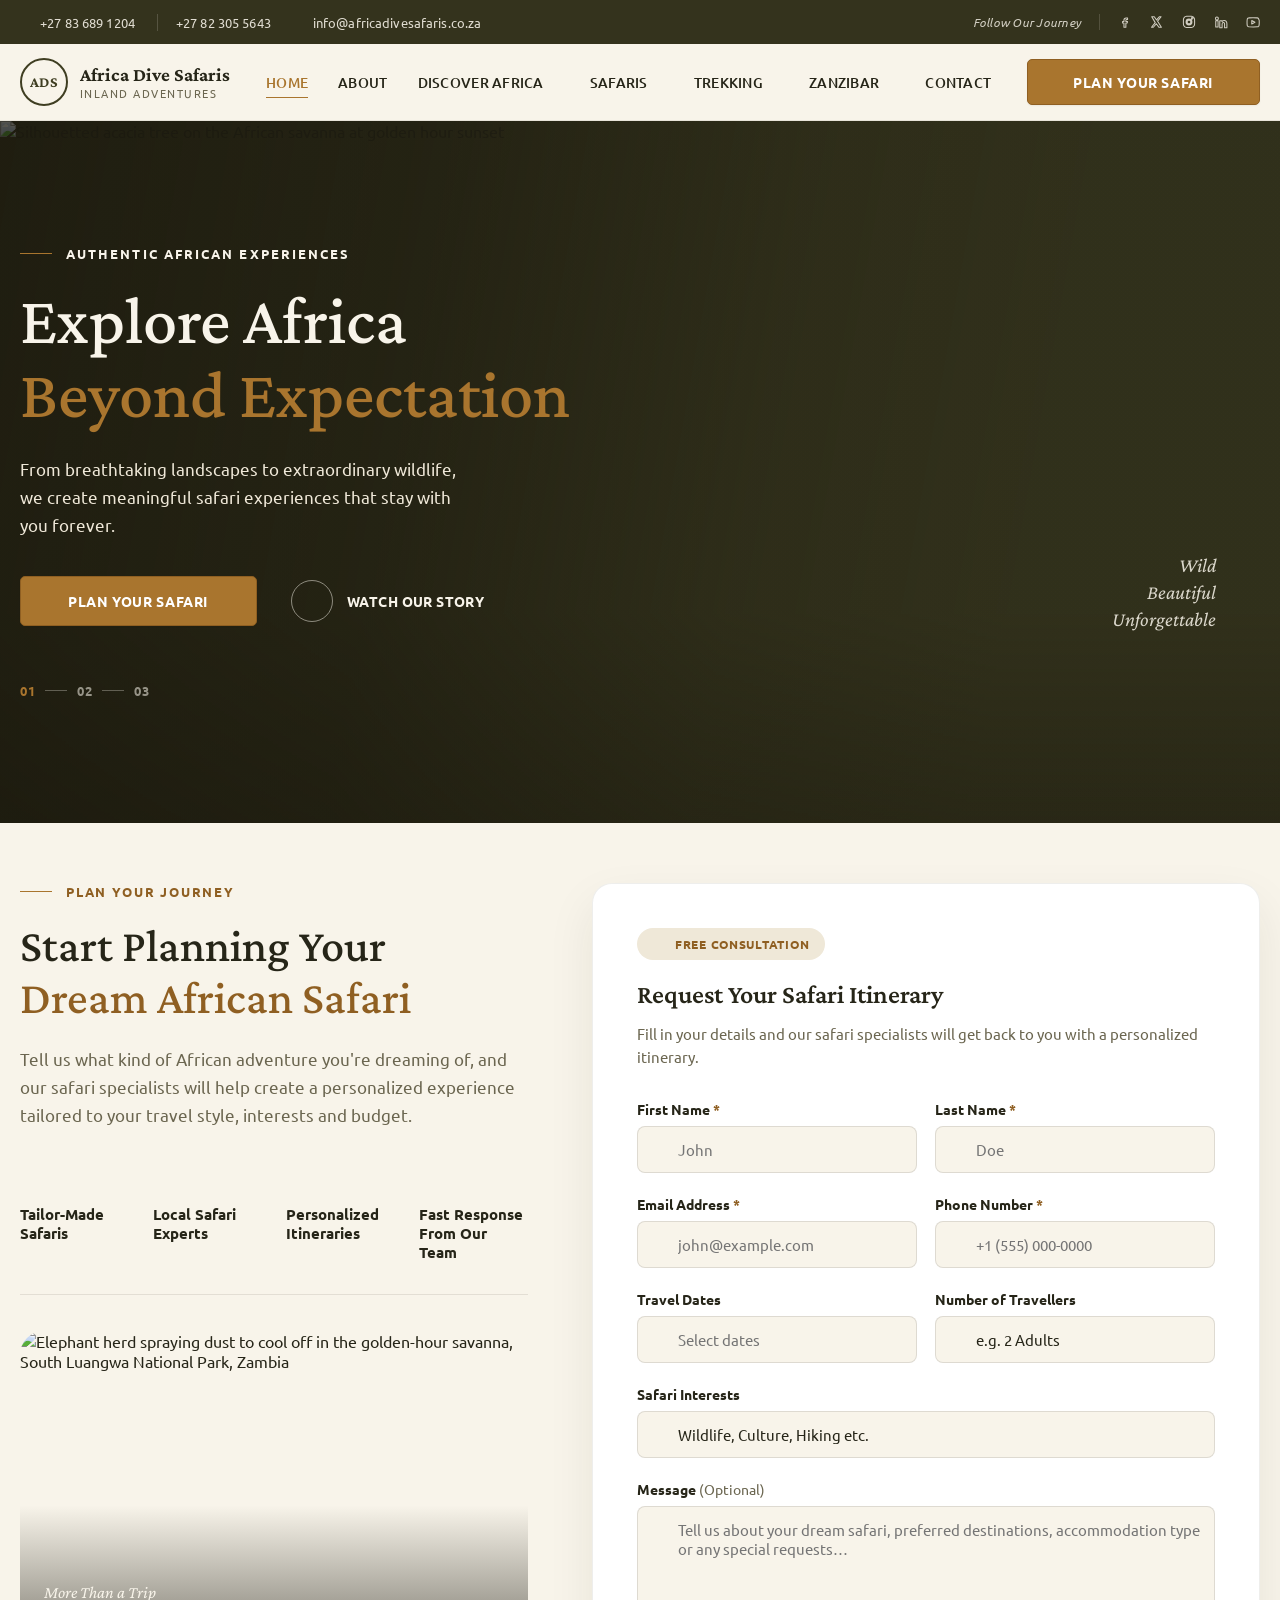
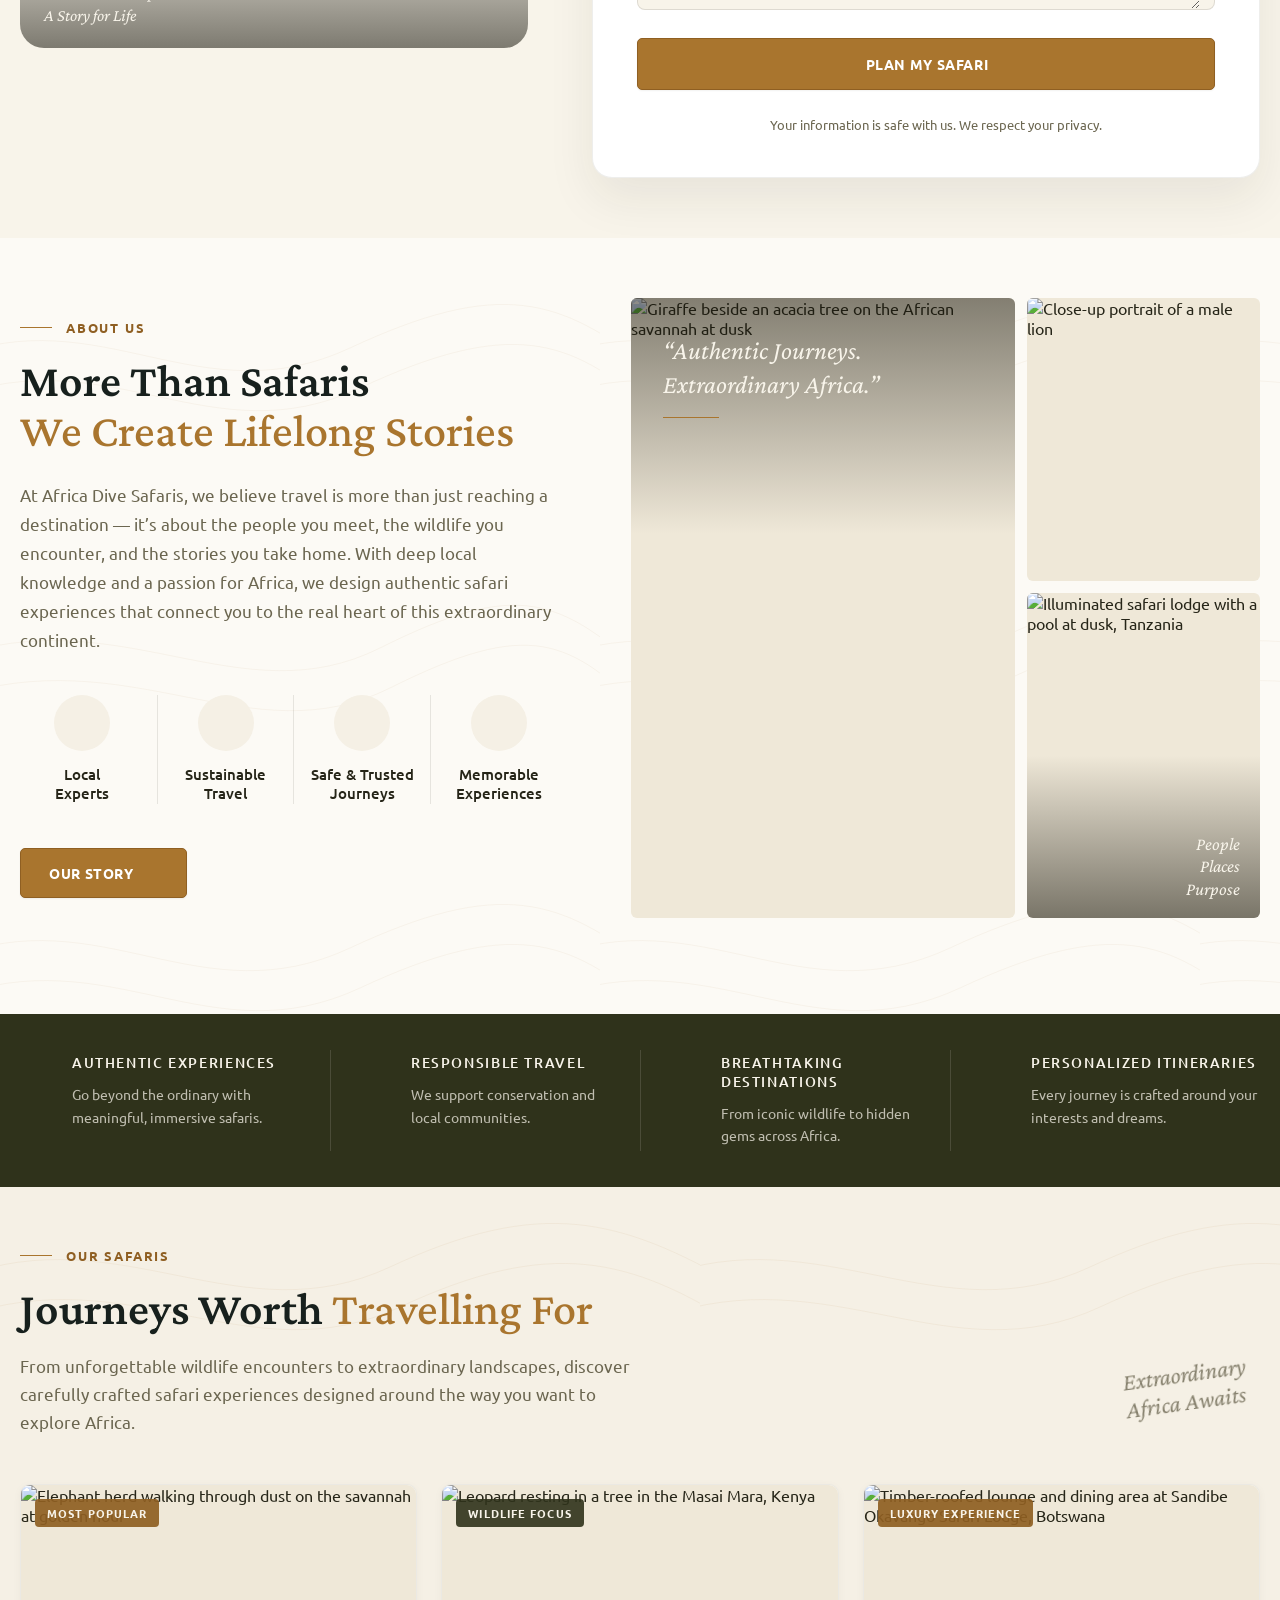
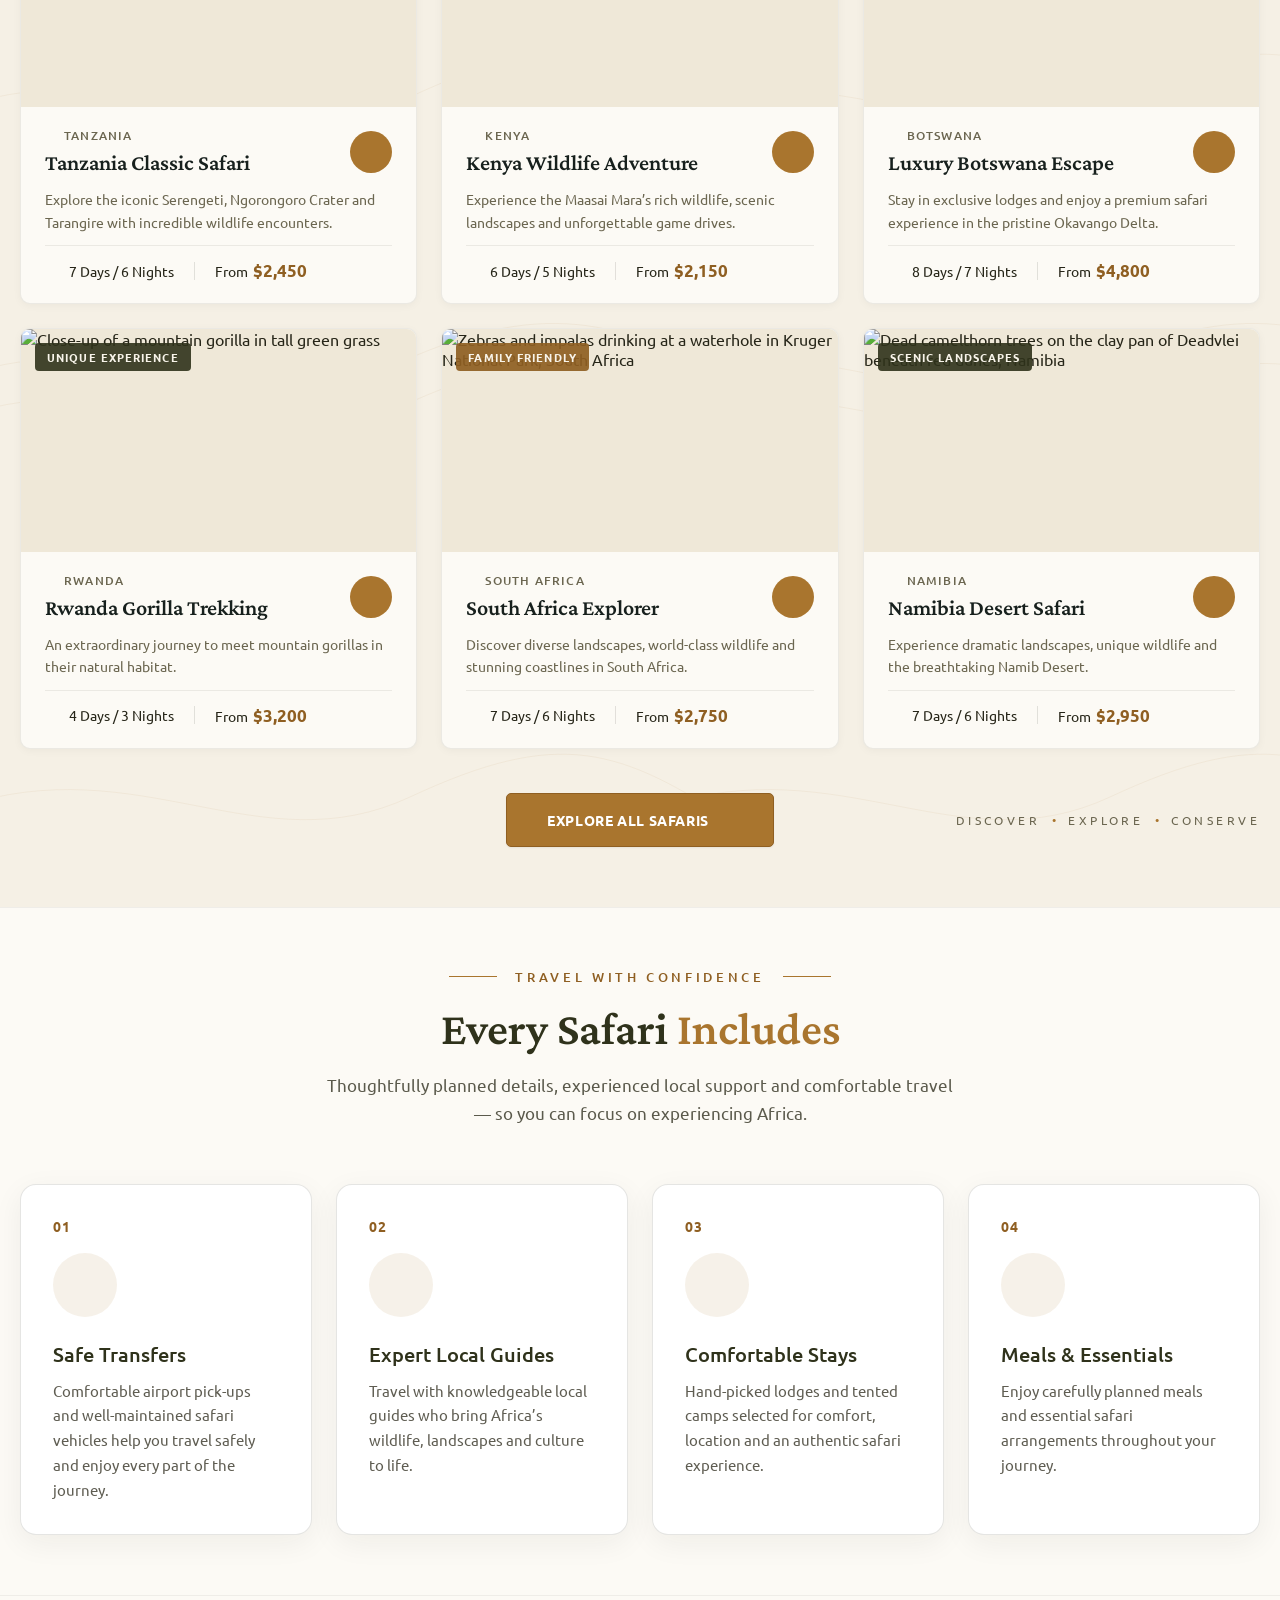
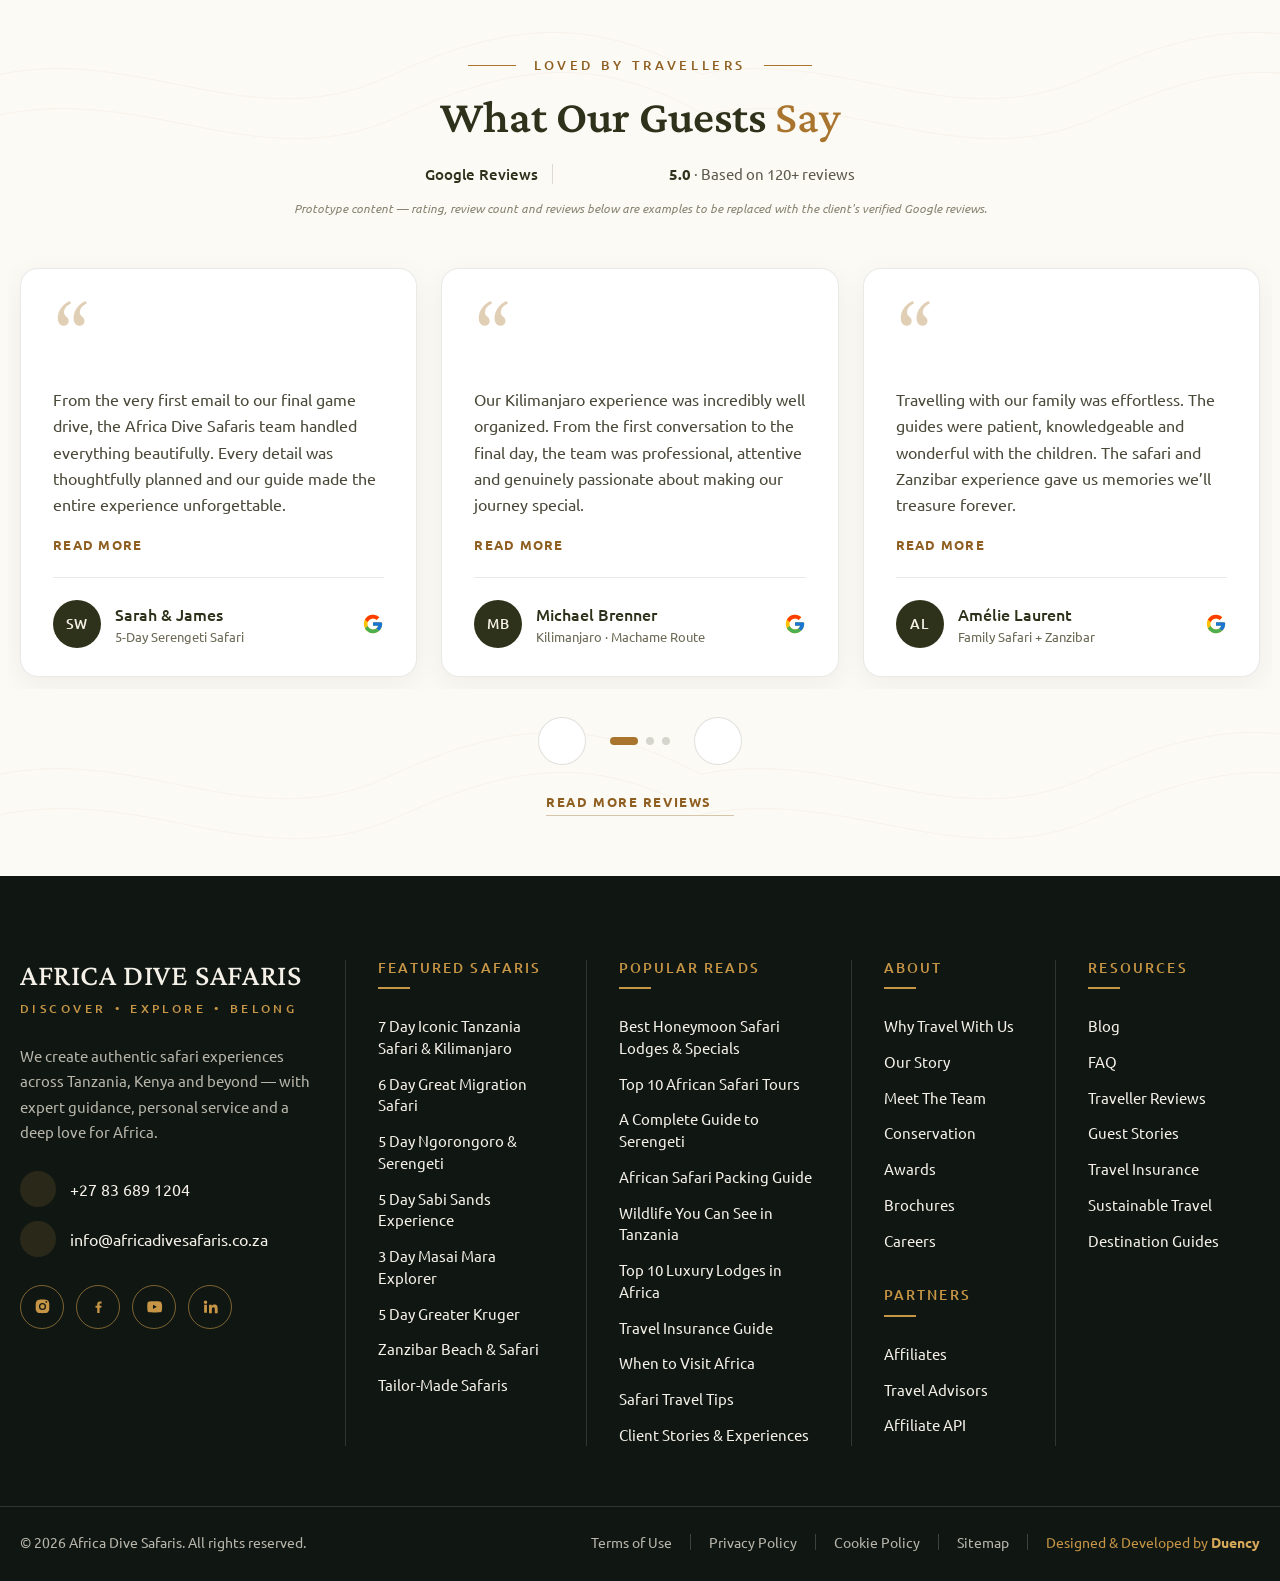
==== commit 7a93afb2: "Updated Africa Dives Safari project" ====
--- a/index.html
+++ b/index.html
@@ -796,9 +796,9 @@
         </a>
         <p class="footer-brand__text">We create authentic safari experiences across Tanzania, Kenya and beyond — with expert guidance, personal service and a deep love for Africa.</p>
         <ul class="footer-contact">
-          <li><a href="tel:+255688123456"><span class="footer-contact__icon"><i data-lucide="phone" class="icon"></i></span>+255 688 123 456</a></li>
-          <li><a href="https://wa.me/255688123456"><span class="footer-contact__icon"><i data-lucide="message-circle" class="icon"></i></span>Message us on WhatsApp</a></li>
-          <li><a href="mailto:info@africadivesafaris.com"><span class="footer-contact__icon"><i data-lucide="mail" class="icon"></i></span>info@africadivesafaris.com</a></li>
+          <li><a href="tel:+27 83 689 1204"><span class="footer-contact__icon"><i data-lucide="phone" class="icon"></i></span>+27 83 689 1204</a></li>
+          <!-- <li><a href="https://wa.me/255688123456"><span class="footer-contact__icon"><i data-lucide="message-circle" class="icon"></i></span>Message us on WhatsApp</a></li> -->
+          <li><a href="mailto:info@africadivesafaris.co.za"><span class="footer-contact__icon"><i data-lucide="mail" class="icon"></i></span>info@africadivesafaris.co.za</a></li>
         </ul>
         <ul class="footer-social footer-social--brand">
             <li><a href="#" class="footer-social__link" aria-label="Instagram"><svg class="icon icon--social" viewBox="0 0 24 24" aria-hidden="true"><path d="M12 2.2c2.7 0 3 0 4 .1 1 .1 1.7.2 2.3.5.6.3 1.1.6 1.6 1.1.5.5.8 1 1.1 1.6.3.6.4 1.3.5 2.3.1 1 .1 1.3.1 4s0 3-.1 4c-.1 1-.2 1.7-.5 2.3-.3.6-.6 1.1-1.1 1.6-.5.5-1 .8-1.6 1.1-.6.3-1.3.4-2.3.5-1 .1-1.3.1-4 .1s-3 0-4-.1c-1-.1-1.7-.2-2.3-.5-.6-.3-1.1-.6-1.6-1.1-.5-.5-.8-1-1.1-1.6-.3-.6-.4-1.3-.5-2.3-.1-1-.1-1.3-.1-4s0-3 .1-4c.1-1 .2-1.7.5-2.3.3-.6.6-1.1 1.1-1.6.5-.5 1-.8 1.6-1.1.6-.3 1.3-.4 2.3-.5 1-.1 1.3-.1 4-.1zM12 7a5 5 0 1 0 0 10 5 5 0 0 0 0-10zm0 8.2a3.2 3.2 0 1 1 0-6.4 3.2 3.2 0 0 1 0 6.4zm5.4-8.4a1.2 1.2 0 1 0 0-2.4 1.2 1.2 0 0 0 0 2.4z"></path></svg></a></li>
@@ -884,7 +884,7 @@
     </div>
   </div>
 
-  <div class="footer-trust">
+  <!-- <div class="footer-trust">
     <ul class="container footer-trust__list">
       <li class="footer-trust__item">
         <span class="footer-trust__stars" role="img" aria-label="Rated 4.9 out of 5"><i data-lucide="star" class="icon"></i><i data-lucide="star" class="icon"></i><i data-lucide="star" class="icon"></i><i data-lucide="star" class="icon"></i><i data-lucide="star" class="icon"></i></span>
@@ -903,7 +903,7 @@
         <p class="footer-trust__text">ATTA<br>Member</p>
       </li>
     </ul>
-  </div>
+  </div> -->
 
   <div class="footer-bottom">
     <div class="container footer-bottom__inner">
--- a/assets/css/style.css
+++ b/assets/css/style.css
@@ -486,7 +486,7 @@
 
 .hero__heading-accent {
   color: var(--color-gold);
-  font-style: italic;
+  /* font-style: italic; */
   font-weight: 500;
 }
 
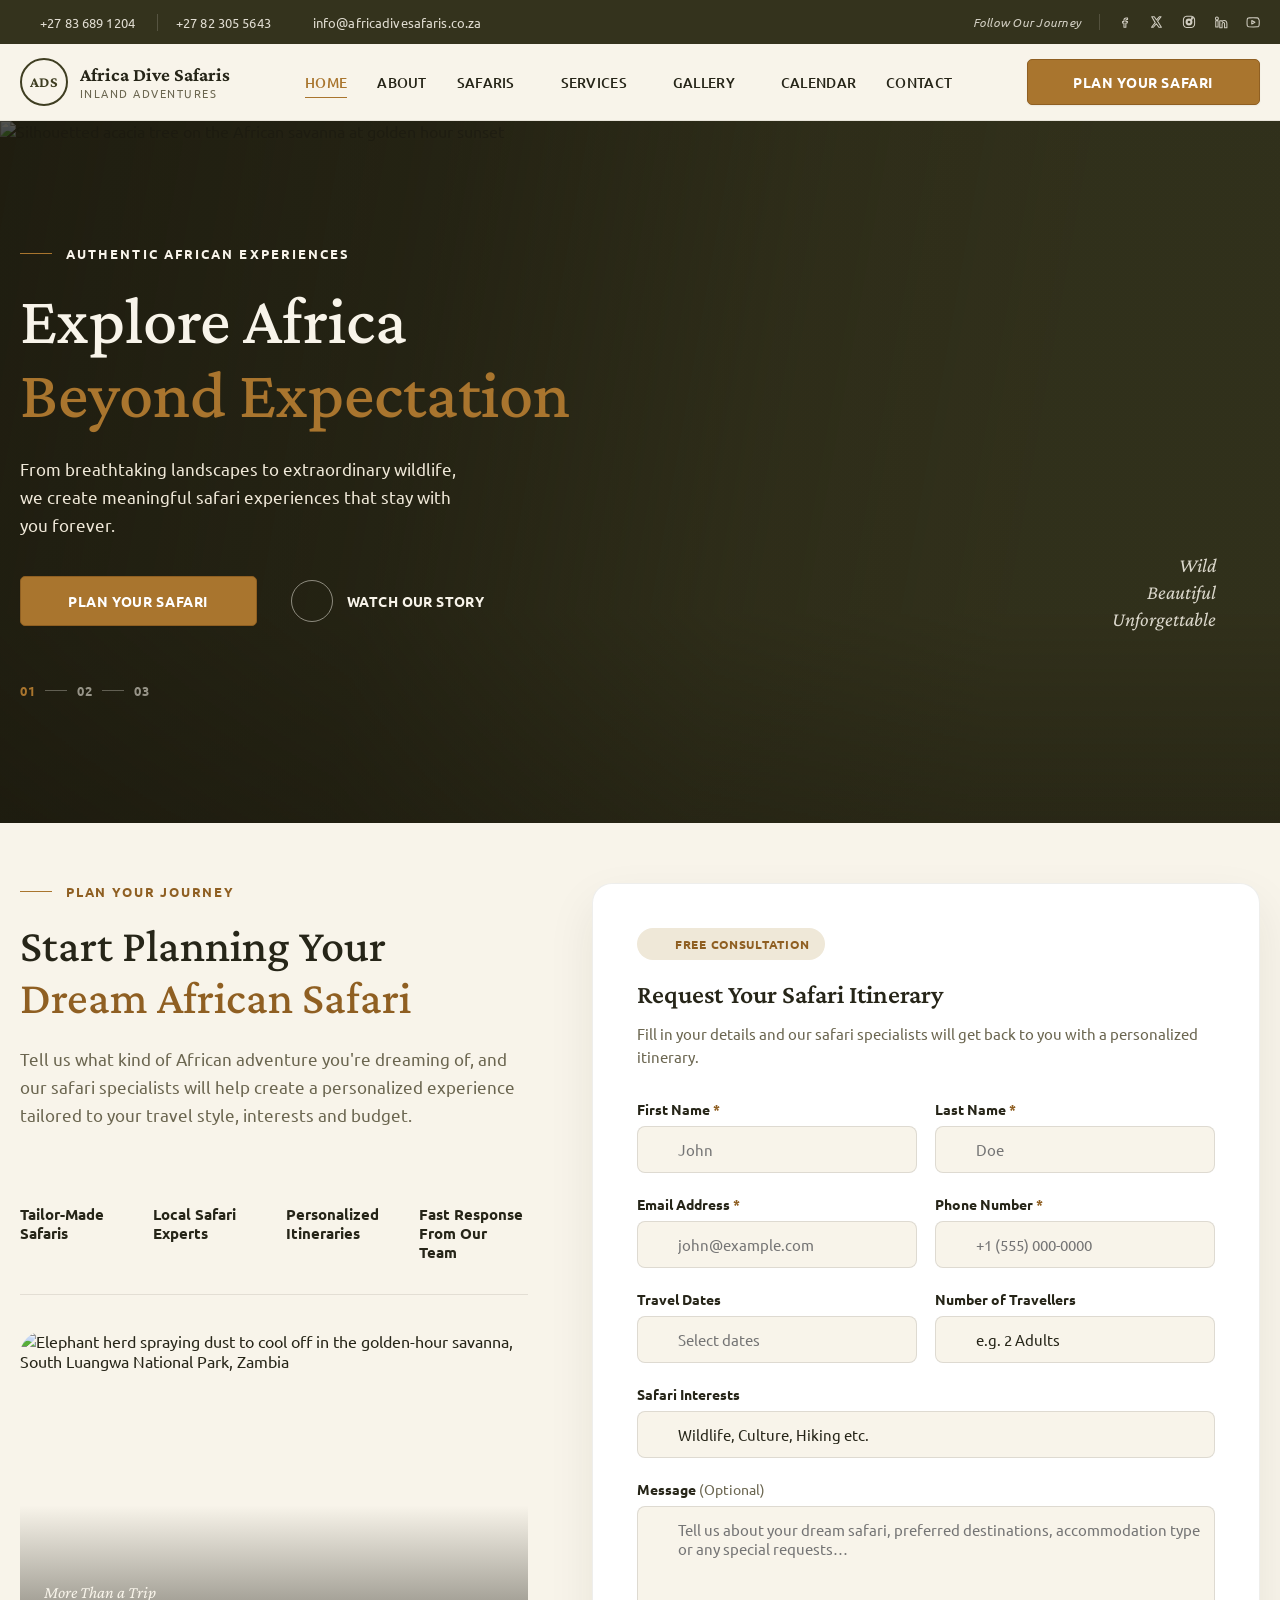
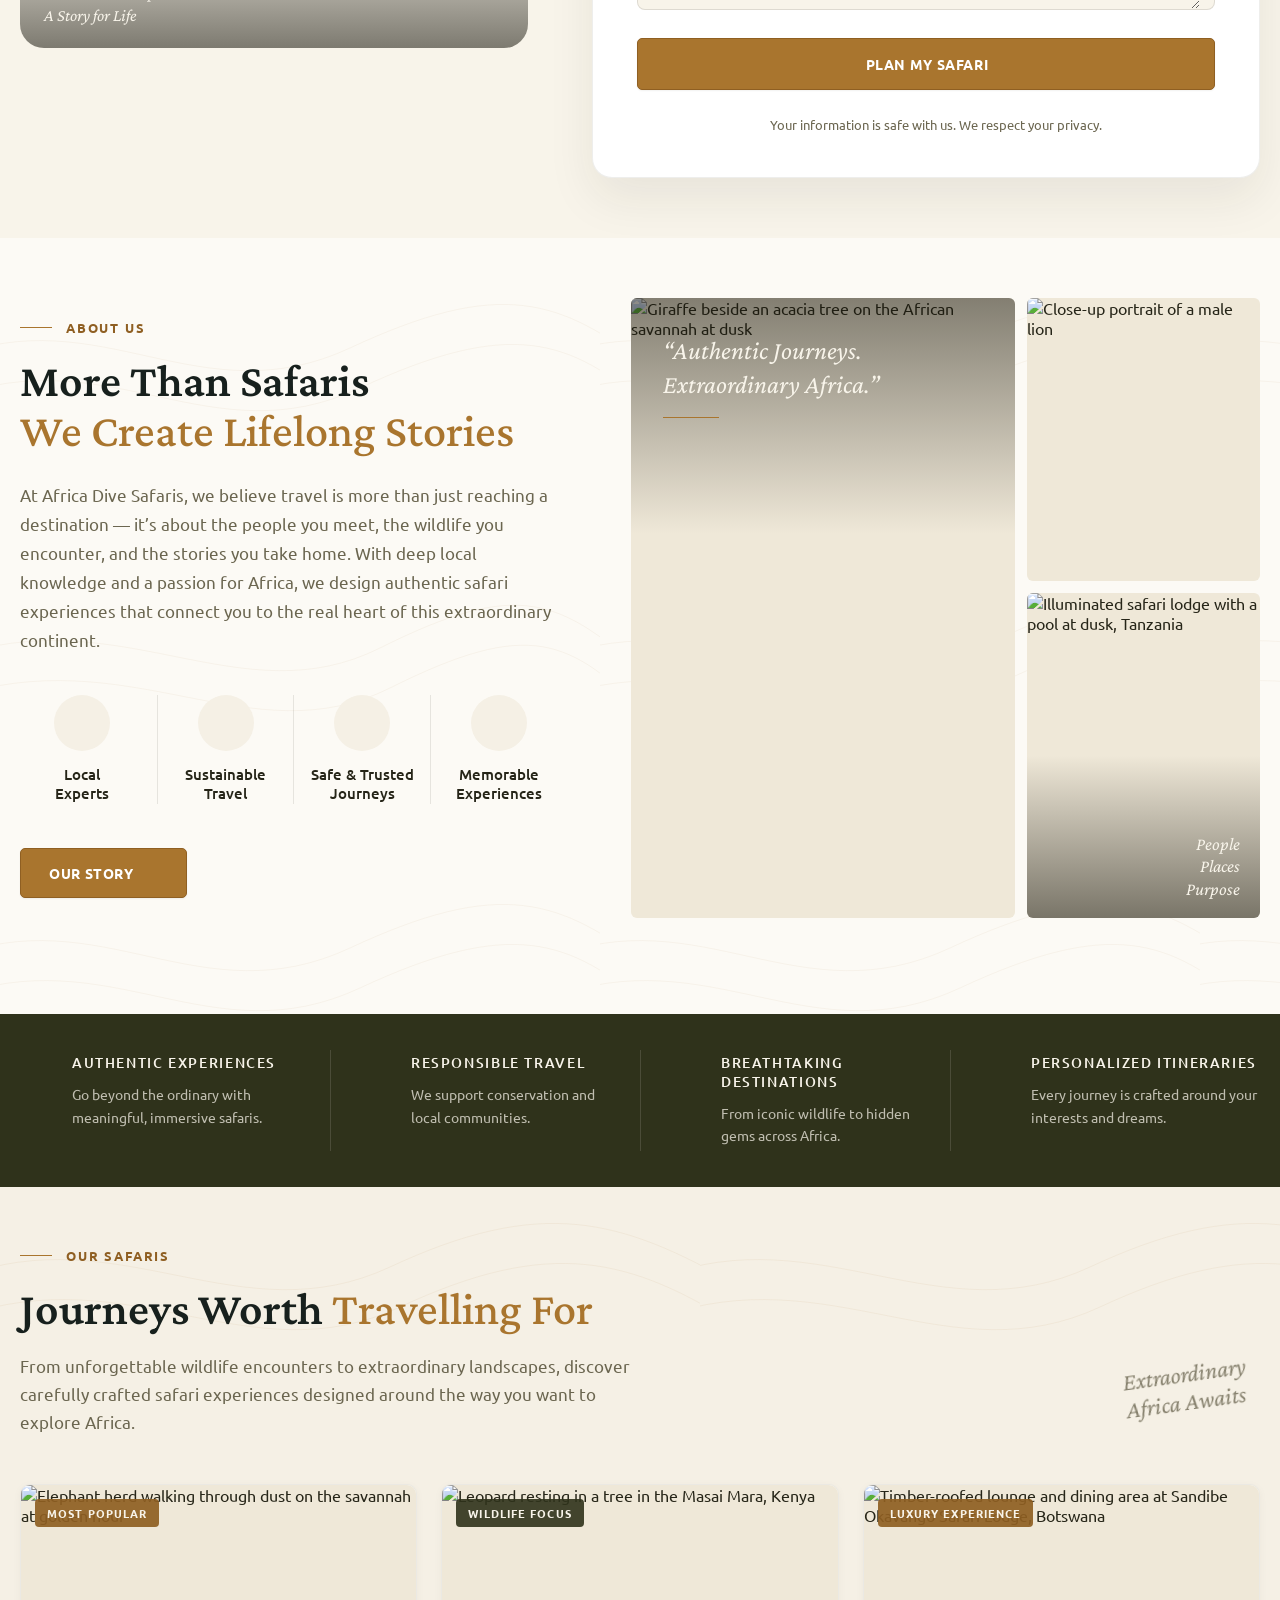
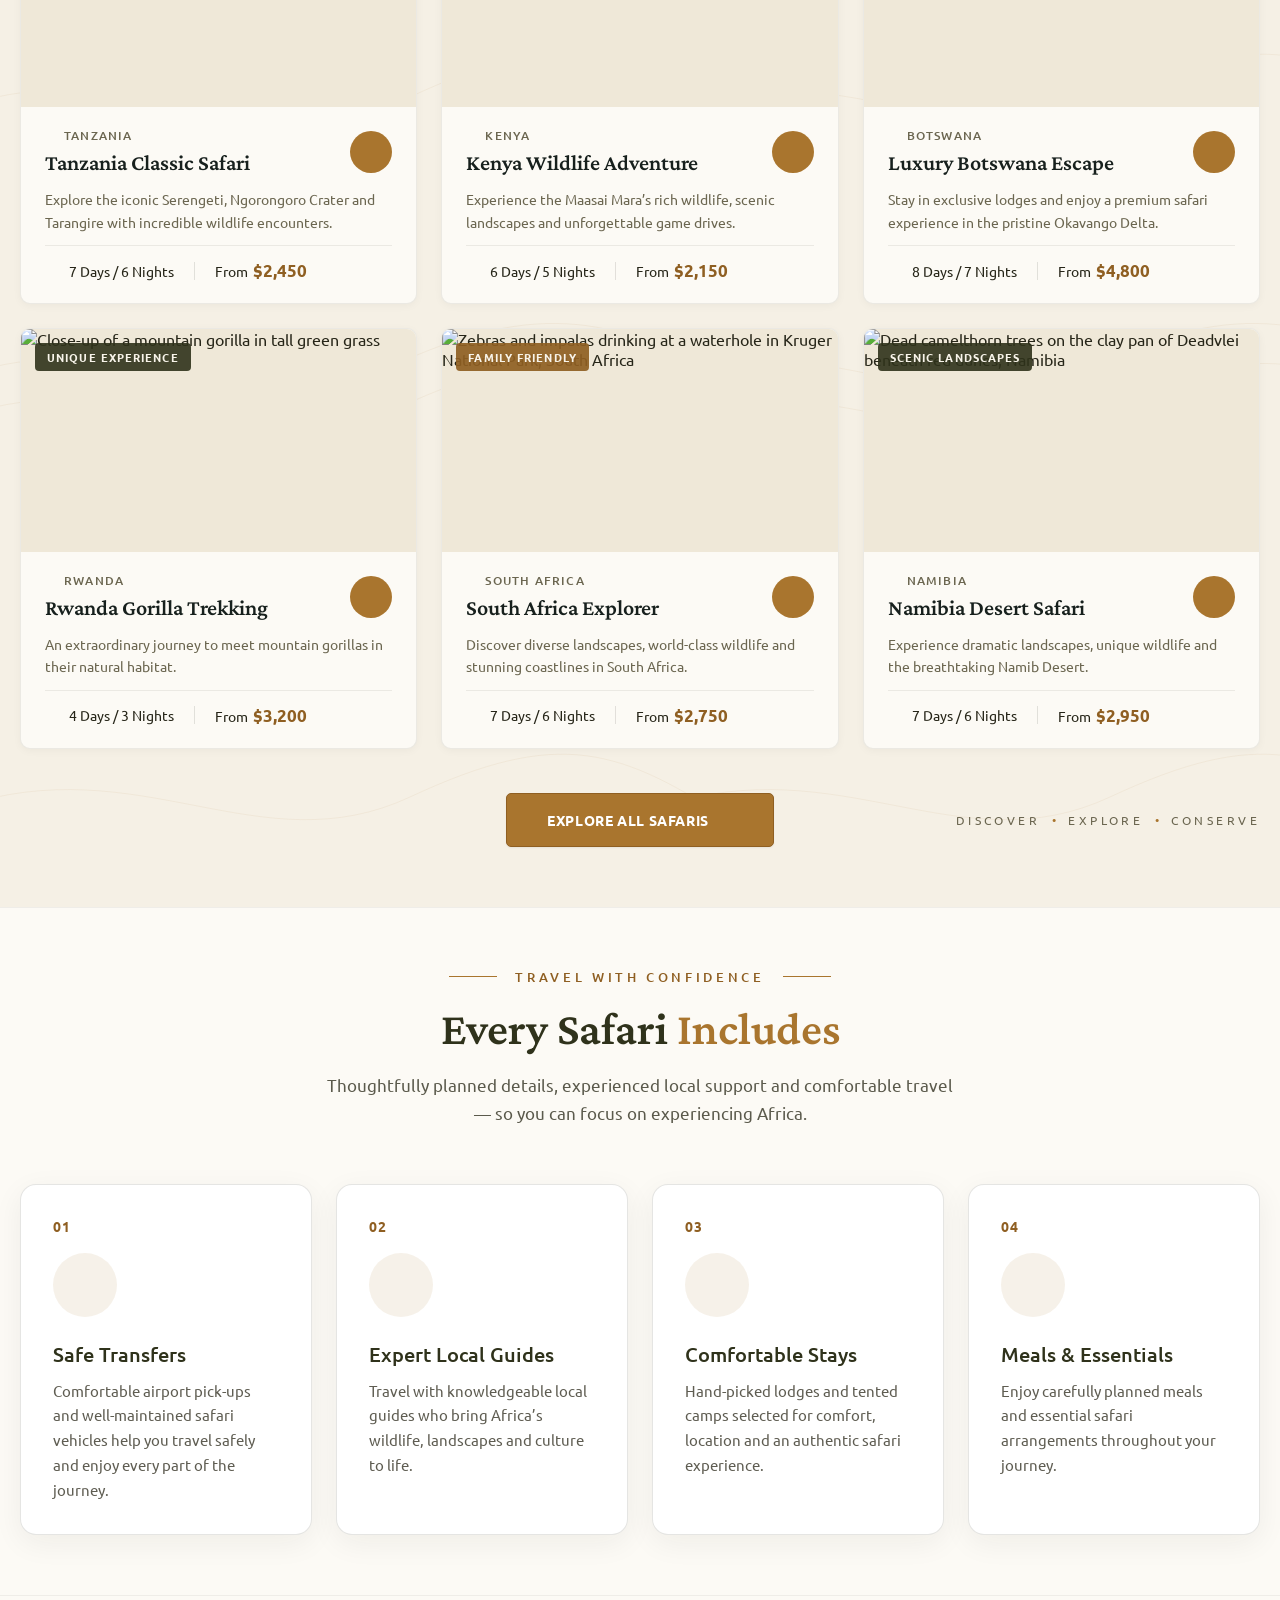
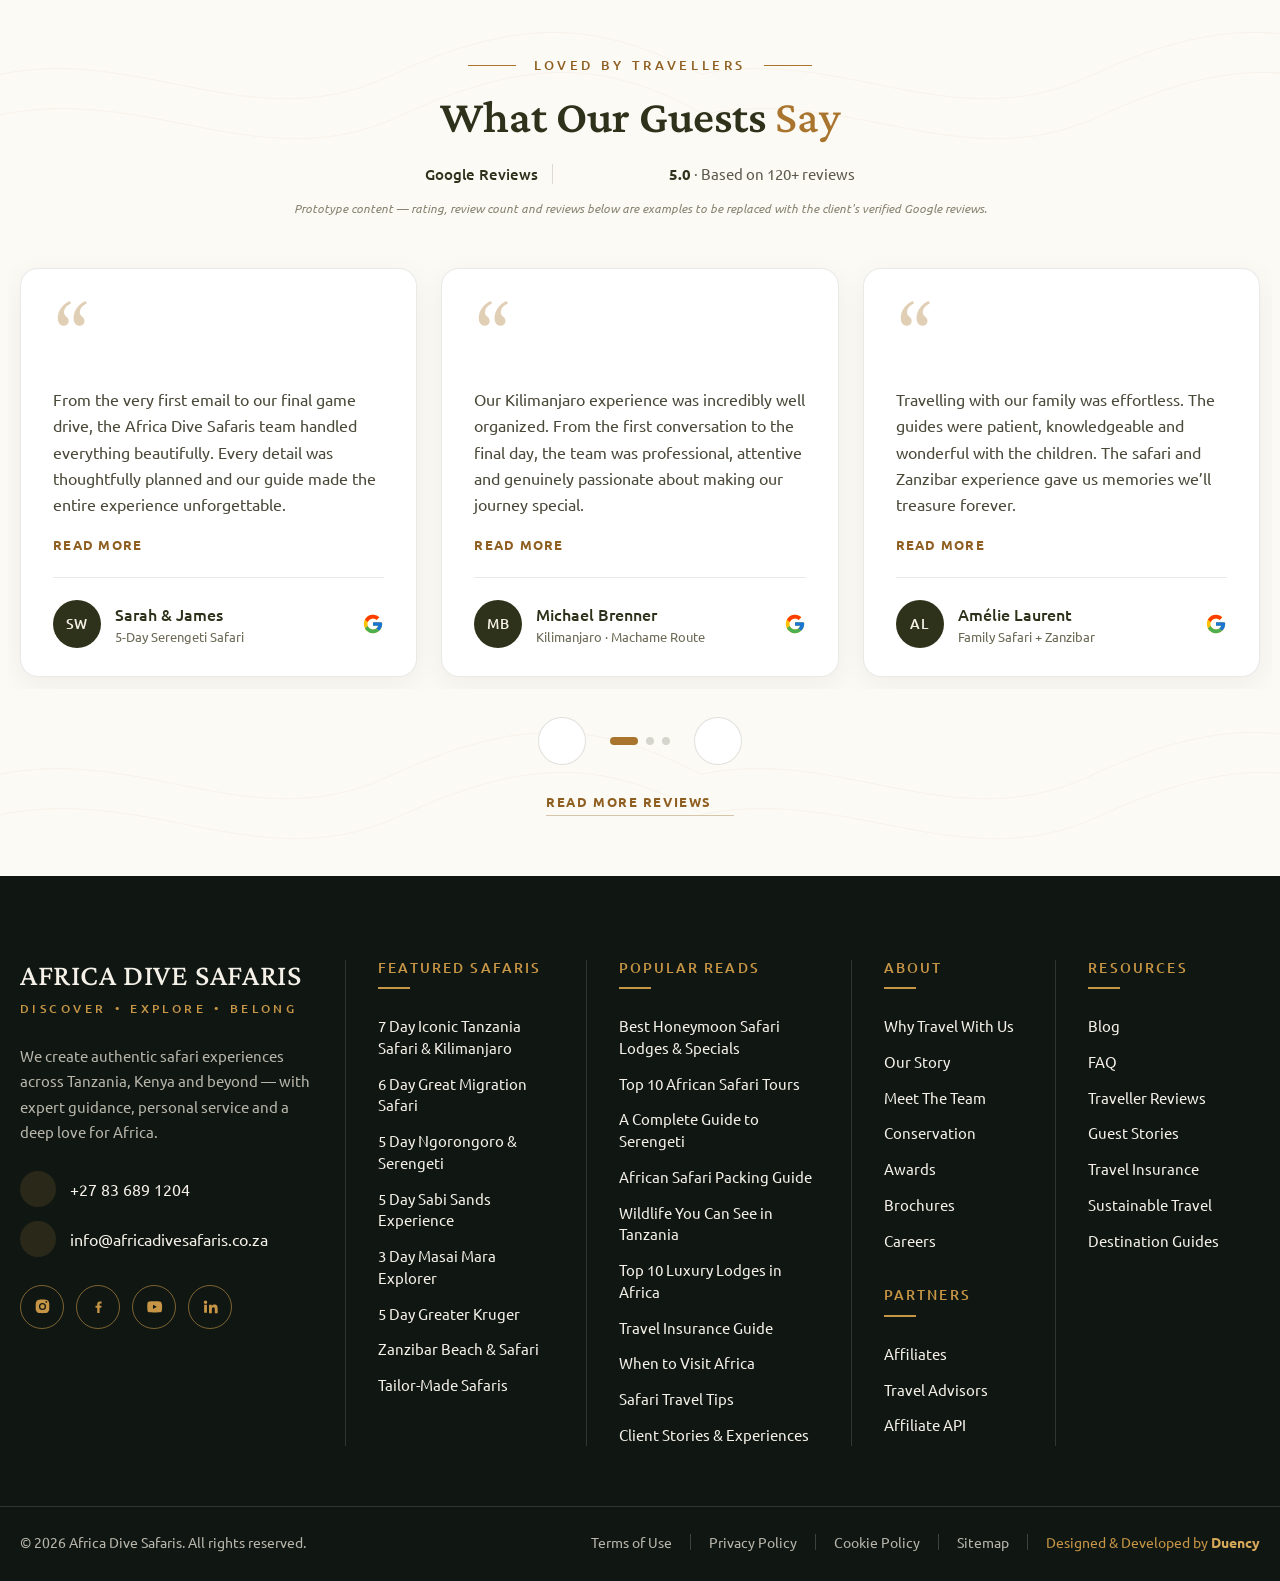
==== commit 3afaf2f6: "Updated Africa Dives Safari project" ====
--- a/index.html
+++ b/index.html
@@ -1,48 +1,89 @@
-<!DOCTYPE html>
+<!doctype html>
 <html lang="en">
-<head>
-<meta charset="UTF-8">
-<meta name="viewport" content="width=device-width, initial-scale=1.0">
-<title>Africa Dive Safaris</title>
-<link rel="preconnect" href="https://fonts.googleapis.com">
-<link href="https://fonts.googleapis.com/css2?family=Ubuntu:wght@400;500;700&family=Crimson+Pro:wght@500;600;700&display=swap" rel="stylesheet">
-<script src="https://unpkg.com/lucide@latest/dist/umd/lucide.js" defer></script>
-<link rel="stylesheet" href="assets/css/style.css">
-<script src="assets/js/image-slot.js"></script>
-</head>
-<body>
-<header class="site-header">
-  <div class="topbar">
-    <div class="container topbar__inner">
-      <div class="topbar__contact">
-        <a href="tel:+27836891204" class="topbar__link"><i data-lucide="phone" class="icon"></i><span>+27 83 689 1204</span></a>
-        <a href="tel:+27823055643" class="topbar__link topbar__link--secondary"><span>+27 82 305 5643</span></a>
-        <a href="mailto:info@africadivesafaris.co.za" class="topbar__link"><i data-lucide="mail" class="icon"></i><span>info@africadivesafaris.co.za</span></a>
+  <head>
+    <meta charset="UTF-8" />
+    <meta name="viewport" content="width=device-width, initial-scale=1.0" />
+    <title>Africa Dive Safaris</title>
+    <link rel="preconnect" href="https://fonts.googleapis.com" />
+    <link
+      href="https://fonts.googleapis.com/css2?family=Ubuntu:wght@400;500;700&family=Crimson+Pro:wght@500;600;700&display=swap"
+      rel="stylesheet"
+    />
+    <script
+      src="https://unpkg.com/lucide@latest/dist/umd/lucide.js"
+      defer
+    ></script>
+    <link rel="stylesheet" href="assets/css/style.css" />
+    <script src="assets/js/image-slot.js"></script>
+  </head>
+  <body>
+    <header class="site-header">
+      <div class="topbar">
+        <div class="container topbar__inner">
+          <div class="topbar__contact">
+            <a href="tel:+27836891204" class="topbar__link"
+              ><i data-lucide="phone" class="icon"></i
+              ><span>+27 83 689 1204</span></a
+            >
+            <a
+              href="tel:+27823055643"
+              class="topbar__link topbar__link--secondary"
+              ><span>+27 82 305 5643</span></a
+            >
+            <a href="mailto:info@africadivesafaris.co.za" class="topbar__link"
+              ><i data-lucide="mail" class="icon"></i
+              ><span>info@africadivesafaris.co.za</span></a
+            >
+          </div>
+          <div class="topbar__social">
+            <span class="topbar__tagline">Follow Our Journey</span>
+            <a href="#" class="topbar__icon" aria-label="Facebook"
+              ><svg class="icon" viewBox="0 0 24 24" aria-hidden="true">
+                <path
+                  d="M13.5 21v-7.2h2.4l.4-2.8h-2.8V9.1c0-.8.2-1.3 1.4-1.3h1.5V5.3C16 5.2 15 5 13.9 5c-2.2 0-3.7 1.3-3.7 3.8v2.2H7.8v2.8h2.4V21h3.3z"
+                ></path></svg
+            ></a>
+            <a href="#" class="topbar__icon" aria-label="X (Twitter)"
+              ><svg class="icon" viewBox="0 0 24 24" aria-hidden="true">
+                <path
+                  d="M3 3h4.3l4 5.5L15.9 3H19l-6 7.6L19.5 21h-4.3l-4.3-6-5.2 6H2.6l6.4-7.9L3 3z"
+                ></path></svg
+            ></a>
+            <a href="#" class="topbar__icon" aria-label="Instagram"
+              ><svg class="icon" viewBox="0 0 24 24" aria-hidden="true">
+                <path
+                  d="M12 2.2c2.7 0 3 0 4 .1 1 .1 1.7.2 2.3.5.6.3 1.1.6 1.6 1.1.5.5.8 1 1.1 1.6.3.6.4 1.3.5 2.3.1 1 .1 1.3.1 4s0 3-.1 4c-.1 1-.2 1.7-.5 2.3-.3.6-.6 1.1-1.1 1.6-.5.5-1 .8-1.6 1.1-.6.3-1.3.4-2.3.5-1 .1-1.3.1-4 .1s-3 0-4-.1c-1-.1-1.7-.2-2.3-.5-.6-.3-1.1-.6-1.6-1.1-.5-.5-.8-1-1.1-1.6-.3-.6-.4-1.3-.5-2.3-.1-1-.1-1.3-.1-4s0-3 .1-4c.1-1 .2-1.7.5-2.3.3-.6.6-1.1 1.1-1.6.5-.5 1-.8 1.6-1.1.6-.3 1.3-.4 2.3-.5 1-.1 1.3-.1 4-.1zM12 7a5 5 0 1 0 0 10 5 5 0 0 0 0-10zm0 8.2a3.2 3.2 0 1 1 0-6.4 3.2 3.2 0 0 1 0 6.4zm5.4-8.4a1.2 1.2 0 1 0 0-2.4 1.2 1.2 0 0 0 0 2.4z"
+                ></path></svg
+            ></a>
+            <a href="#" class="topbar__icon" aria-label="LinkedIn"
+              ><svg class="icon" viewBox="0 0 24 24" aria-hidden="true">
+                <path
+                  d="M4.98 3.5a2.5 2.5 0 1 1 0 5 2.5 2.5 0 0 1 0-5zM3 9.7h4v11H3v-11zm7 0h3.8v1.5h.1c.5-.9 1.8-1.9 3.6-1.9 3.9 0 4.6 2.6 4.6 5.9v6.5h-4v-5.7c0-1.4 0-3.1-2-3.1s-2.2 1.5-2.2 3v5.8h-4v-11z"
+                ></path></svg
+            ></a>
+            <a href="#" class="topbar__icon" aria-label="YouTube"
+              ><svg class="icon" viewBox="0 0 24 24" aria-hidden="true">
+                <path
+                  d="M22 8.1s-.2-1.6-.8-2.3c-.8-.8-1.7-.8-2.1-.9C16.4 4.7 12 4.7 12 4.7s-4.4 0-7.1.2c-.4 0-1.3.1-2.1.9C2.2 6.5 2 8.1 2 8.1S1.8 10 1.8 11.9v1.3c0 1.9.2 3.8.2 3.8s.2 1.6.8 2.3c.8.9 1.9.8 2.4.9 1.7.2 7.3.2 7.3.2s4.4 0 7.1-.2c.4 0 1.3-.1 2.1-.9.6-.7.8-2.3.8-2.3s.2-1.9.2-3.8v-1.3c0-1.9-.2-3.8-.2-3.8zM9.9 15.4V9.4l5.4 3-5.4 3z"
+                ></path></svg
+            ></a>
+          </div>
+        </div>
       </div>
-      <div class="topbar__social">
-        <span class="topbar__tagline">Follow Our Journey</span>
-        <a href="#" class="topbar__icon" aria-label="Facebook"><svg class="icon" viewBox="0 0 24 24" aria-hidden="true"><path d="M13.5 21v-7.2h2.4l.4-2.8h-2.8V9.1c0-.8.2-1.3 1.4-1.3h1.5V5.3C16 5.2 15 5 13.9 5c-2.2 0-3.7 1.3-3.7 3.8v2.2H7.8v2.8h2.4V21h3.3z"></path></svg></a>
-        <a href="#" class="topbar__icon" aria-label="X (Twitter)"><svg class="icon" viewBox="0 0 24 24" aria-hidden="true"><path d="M3 3h4.3l4 5.5L15.9 3H19l-6 7.6L19.5 21h-4.3l-4.3-6-5.2 6H2.6l6.4-7.9L3 3z"></path></svg></a>
-        <a href="#" class="topbar__icon" aria-label="Instagram"><svg class="icon" viewBox="0 0 24 24" aria-hidden="true"><path d="M12 2.2c2.7 0 3 0 4 .1 1 .1 1.7.2 2.3.5.6.3 1.1.6 1.6 1.1.5.5.8 1 1.1 1.6.3.6.4 1.3.5 2.3.1 1 .1 1.3.1 4s0 3-.1 4c-.1 1-.2 1.7-.5 2.3-.3.6-.6 1.1-1.1 1.6-.5.5-1 .8-1.6 1.1-.6.3-1.3.4-2.3.5-1 .1-1.3.1-4 .1s-3 0-4-.1c-1-.1-1.7-.2-2.3-.5-.6-.3-1.1-.6-1.6-1.1-.5-.5-.8-1-1.1-1.6-.3-.6-.4-1.3-.5-2.3-.1-1-.1-1.3-.1-4s0-3 .1-4c.1-1 .2-1.7.5-2.3.3-.6.6-1.1 1.1-1.6.5-.5 1-.8 1.6-1.1.6-.3 1.3-.4 2.3-.5 1-.1 1.3-.1 4-.1zM12 7a5 5 0 1 0 0 10 5 5 0 0 0 0-10zm0 8.2a3.2 3.2 0 1 1 0-6.4 3.2 3.2 0 0 1 0 6.4zm5.4-8.4a1.2 1.2 0 1 0 0-2.4 1.2 1.2 0 0 0 0 2.4z"></path></svg></a>
-        <a href="#" class="topbar__icon" aria-label="LinkedIn"><svg class="icon" viewBox="0 0 24 24" aria-hidden="true"><path d="M4.98 3.5a2.5 2.5 0 1 1 0 5 2.5 2.5 0 0 1 0-5zM3 9.7h4v11H3v-11zm7 0h3.8v1.5h.1c.5-.9 1.8-1.9 3.6-1.9 3.9 0 4.6 2.6 4.6 5.9v6.5h-4v-5.7c0-1.4 0-3.1-2-3.1s-2.2 1.5-2.2 3v5.8h-4v-11z"></path></svg></a>
-        <a href="#" class="topbar__icon" aria-label="YouTube"><svg class="icon" viewBox="0 0 24 24" aria-hidden="true"><path d="M22 8.1s-.2-1.6-.8-2.3c-.8-.8-1.7-.8-2.1-.9C16.4 4.7 12 4.7 12 4.7s-4.4 0-7.1.2c-.4 0-1.3.1-2.1.9C2.2 6.5 2 8.1 2 8.1S1.8 10 1.8 11.9v1.3c0 1.9.2 3.8.2 3.8s.2 1.6.8 2.3c.8.9 1.9.8 2.4.9 1.7.2 7.3.2 7.3.2s4.4 0 7.1-.2c.4 0 1.3-.1 2.1-.9.6-.7.8-2.3.8-2.3s.2-1.9.2-3.8v-1.3c0-1.9-.2-3.8-.2-3.8zM9.9 15.4V9.4l5.4 3-5.4 3z"></path></svg></a>
-      </div>
-    </div>
-  </div>
-  <nav class="site-navigation" aria-label="Primary">
-    <div class="container site-navigation__inner">
-      <a href="index.html" class="site-navigation__logo">
-        <span class="logo-mark" aria-hidden="true">ADS</span>
-        <span class="logo-text">
-          <span class="logo-text__brand">Africa Dive Safaris</span>
-          <span class="logo-text__tagline">Inland Adventures</span>
-        </span>
-      </a>
-
-      <ul class="site-navigation__menu">
-        <li><a href="index.html" class="is-active">Home</a></li>
-        <li><a href="about.html">About</a></li>
-        <li class="has-dropdown">
+      <nav class="site-navigation" aria-label="Primary">
+        <div class="container site-navigation__inner">
+          <a href="index.html" class="site-navigation__logo">
+            <span class="logo-mark" aria-hidden="true">ADS</span>
+            <span class="logo-text">
+              <span class="logo-text__brand">Africa Dive Safaris</span>
+              <span class="logo-text__tagline">Inland Adventures</span>
+            </span>
+          </a>
+
+          <ul class="site-navigation__menu">
+            <li><a href="index.html" class="is-active">Home</a></li>
+            <li><a href="about.html">About</a></li>
+            <!-- <li class="has-dropdown">
           <a href="#">Discover Africa <i data-lucide="chevron-down" class="icon icon--chevron"></i></a>
           <ul class="dropdown">
             <li><a href="#">Kenya</a></li>
@@ -50,125 +91,221 @@
             <li><a href="#">South Africa</a></li>
             <li><a href="#">Botswana</a></li>
           </ul>
-        </li>
-        <li class="has-dropdown">
-          <a href="#">Safaris <i data-lucide="chevron-down" class="icon icon--chevron"></i></a>
-          <ul class="dropdown">
-            <li><a href="#">Great Migration Safari</a></li>
-            <li><a href="#">Big Five Safari</a></li>
-            <li><a href="#">Okavango Wilderness Safari</a></li>
+        </li> -->
+
+            <li class="has-dropdown">
+              <a href="#"
+                >Safaris
+                <i data-lucide="chevron-down" class="icon icon--chevron"></i
+              ></a>
+              <ul class="dropdown">
+                <li><a href="#">South Africa Dive Safari</a></li>
+                <li><a href="#">Mozambique Dive Safari</a></li>
+                <li><a href="#">Africa Shark Dive Tour</a></li>
+                <li><a href="#">Great White Dive Tour</a></li>
+                <li><a href="#">East Coast Tour</a></li>
+                <li><a href="#">Sardine Run</a></li>
+              </ul>
+            </li>
+            <li class="has-dropdown">
+              <a href="#">
+                Services
+                <i data-lucide="chevron-down" class="icon icon--chevron"></i>
+              </a>
+
+              <ul class="dropdown">
+                <li><a href="#">Specials</a></li>
+                <li><a href="#">Dive Experiences</a></li>
+                <li><a href="#">Inland Adventures</a></li>
+                <li><a href="#">Social Networking</a></li>
+              </ul>
+            </li>
+            <!-- <li class="has-dropdown">
+              <a href="#"
+                >Trekking
+                <i data-lucide="chevron-down" class="icon icon--chevron"></i
+              ></a>
+              <ul class="dropdown">
+                <li><a href="#">Kilimanjaro</a></li>
+                <li><a href="#">Mount Kenya</a></li>
+              </ul>
+            </li> -->
+            <li class="has-dropdown">
+              <a href="#">
+                Gallery
+                <i data-lucide="chevron-down" class="icon icon--chevron"></i>
+              </a>
+
+              <ul class="dropdown">
+                <li><a href="#">Dives</a></li>
+                <li><a href="#">Transport</a></li>
+              </ul>
+            </li>
+            <!-- <li class="has-dropdown">
+              <a href="#"
+                >Zanzibar
+                <i data-lucide="chevron-down" class="icon icon--chevron"></i
+              ></a>
+              <ul class="dropdown">
+                <li><a href="#">Beach Escapes</a></li>
+                <li><a href="#">Stone Town Tours</a></li>
+              </ul>
+            </li> -->
+            <li><a href="Calendar.html">Calendar</a></li>
+            <li><a href="contact.html">Contact</a></li>
           </ul>
-        </li>
-        <li class="has-dropdown">
-          <a href="#">Trekking <i data-lucide="chevron-down" class="icon icon--chevron"></i></a>
-          <ul class="dropdown">
-            <li><a href="#">Kilimanjaro</a></li>
-            <li><a href="#">Mount Kenya</a></li>
-          </ul>
-        </li>
-        <li class="has-dropdown">
-          <a href="#">Zanzibar <i data-lucide="chevron-down" class="icon icon--chevron"></i></a>
-          <ul class="dropdown">
-            <li><a href="#">Beach Escapes</a></li>
-            <li><a href="#">Stone Town Tours</a></li>
-          </ul>
-        </li>
-        <li><a href="contact.html">Contact</a></li>
-      </ul>
-
-      <a href="contact.html" class="btn btn--primary site-navigation__cta">
-        <i data-lucide="map-pin" class="icon icon--pin"></i>
-        <span>Plan Your Safari</span>
-        <i data-lucide="arrow-right" class="icon icon--cta-arrow"></i>
-      </a>
-
-      <button type="button" class="site-navigation__toggle" aria-expanded="false" aria-controls="mobile-menu" aria-label="Toggle navigation menu">
-        <i data-lucide="menu" class="icon icon--menu"></i>
-      </button>
-    </div>
-  </nav>
-
-  <div class="mobile-menu" id="mobile-menu" hidden>
-    <ul class="mobile-menu__list">
-      <li><a href="index.html" class="is-active">Home</a></li>
-      <li><a href="about.html">About</a></li>
-      <li class="has-accordion">
-        <button type="button" class="mobile-menu__accordion-toggle" aria-expanded="false">Discover Africa <i data-lucide="chevron-down" class="icon icon--chevron"></i></button>
-        <ul class="mobile-menu__submenu">
-          <li><a href="#">Kenya</a></li>
-          <li><a href="#">Tanzania</a></li>
-          <li><a href="#">South Africa</a></li>
-          <li><a href="#">Botswana</a></li>
-        </ul>
-      </li>
-      <li class="has-accordion">
-        <button type="button" class="mobile-menu__accordion-toggle" aria-expanded="false">Safaris <i data-lucide="chevron-down" class="icon icon--chevron"></i></button>
-        <ul class="mobile-menu__submenu">
-          <li><a href="#">Great Migration Safari</a></li>
-          <li><a href="#">Big Five Safari</a></li>
-          <li><a href="#">Okavango Wilderness Safari</a></li>
-        </ul>
-      </li>
-      <li class="has-accordion">
-        <button type="button" class="mobile-menu__accordion-toggle" aria-expanded="false">Trekking <i data-lucide="chevron-down" class="icon icon--chevron"></i></button>
-        <ul class="mobile-menu__submenu">
-          <li><a href="#">Kilimanjaro</a></li>
-          <li><a href="#">Mount Kenya</a></li>
-        </ul>
-      </li>
-      <li class="has-accordion">
-        <button type="button" class="mobile-menu__accordion-toggle" aria-expanded="false">Zanzibar <i data-lucide="chevron-down" class="icon icon--chevron"></i></button>
-        <ul class="mobile-menu__submenu">
-          <li><a href="#">Beach Escapes</a></li>
-          <li><a href="#">Stone Town Tours</a></li>
-        </ul>
-      </li>
-      <li><a href="contact.html">Contact</a></li>
-    </ul>
-    <div class="mobile-menu__footer">
-      <span class="mobile-menu__footer-text">Adventure Awaits</span>
-      <a href="contact.html" class="btn btn--outline">Get In Touch <i data-lucide="arrow-right" class="icon"></i></a>
-    </div>
-  </div>
-</header>
-<main>
-
-  <section class="hero" id="hero" aria-label="Hero">
-    <div class="hero__media">
-      <img src="https://images.unsplash.com/photo-1516426122078-c23e76319801?q=80&w=1800&auto=format&fit=crop" alt="Silhouetted acacia tree on the African savanna at golden hour sunset" class="hero__image" loading="eager">
-    </div>
-    <div class="hero__overlay" aria-hidden="true"></div>
-
-    <div class="hero__body container">
-      <div class="hero__content">
-        <p class="hero__eyebrow"><span class="hero__eyebrow-line"></span>Authentic African Experiences</p>
-        <h1 class="hero__heading">Explore Africa<br><span class="hero__heading-accent">Beyond Expectation</span></h1>
-        <p class="hero__text">From breathtaking landscapes to extraordinary wildlife, we create meaningful safari experiences that stay with you forever.</p>
-        <div class="hero__actions">
-          <a href="contact.html" class="btn btn--primary hero__cta">
+
+          <a href="contact.html" class="btn btn--primary site-navigation__cta">
             <i data-lucide="map-pin" class="icon icon--pin"></i>
             <span>Plan Your Safari</span>
             <i data-lucide="arrow-right" class="icon icon--cta-arrow"></i>
           </a>
-          <button type="button" class="hero__watch" aria-label="Watch our story">
-            <span class="hero__watch-icon"><i data-lucide="play" class="icon"></i></span>
-            <span>Watch Our Story</span>
+
+          <button
+            type="button"
+            class="site-navigation__toggle"
+            aria-expanded="false"
+            aria-controls="mobile-menu"
+            aria-label="Toggle navigation menu"
+          >
+            <i data-lucide="menu" class="icon icon--menu"></i>
           </button>
         </div>
+      </nav>
+
+      <div class="mobile-menu" id="mobile-menu" hidden>
+        <ul class="mobile-menu__list">
+          <li><a href="index.html" class="is-active">Home</a></li>
+          <li><a href="about.html">About</a></li>
+          <li class="has-accordion">
+            <button
+              type="button"
+              class="mobile-menu__accordion-toggle"
+              aria-expanded="false"
+            >
+              Discover Africa
+              <i data-lucide="chevron-down" class="icon icon--chevron"></i>
+            </button>
+            <ul class="mobile-menu__submenu">
+              <li><a href="#">Kenya</a></li>
+              <li><a href="#">Tanzania</a></li>
+              <li><a href="#">South Africa</a></li>
+              <li><a href="#">Botswana</a></li>
+            </ul>
+          </li>
+          <li class="has-accordion">
+            <button
+              type="button"
+              class="mobile-menu__accordion-toggle"
+              aria-expanded="false"
+            >
+              Safaris
+              <i data-lucide="chevron-down" class="icon icon--chevron"></i>
+            </button>
+            <ul class="mobile-menu__submenu">
+              <li><a href="#">Great Migration Safari</a></li>
+              <li><a href="#">Big Five Safari</a></li>
+              <li><a href="#">Okavango Wilderness Safari</a></li>
+            </ul>
+          </li>
+          <li class="has-accordion">
+            <button
+              type="button"
+              class="mobile-menu__accordion-toggle"
+              aria-expanded="false"
+            >
+              Trekking
+              <i data-lucide="chevron-down" class="icon icon--chevron"></i>
+            </button>
+            <ul class="mobile-menu__submenu">
+              <li><a href="#">Kilimanjaro</a></li>
+              <li><a href="#">Mount Kenya</a></li>
+            </ul>
+          </li>
+          <li class="has-accordion">
+            <button
+              type="button"
+              class="mobile-menu__accordion-toggle"
+              aria-expanded="false"
+            >
+              Zanzibar
+              <i data-lucide="chevron-down" class="icon icon--chevron"></i>
+            </button>
+            <ul class="mobile-menu__submenu">
+              <li><a href="#">Beach Escapes</a></li>
+              <li><a href="#">Stone Town Tours</a></li>
+            </ul>
+          </li>
+          <li><a href="contact.html">Contact</a></li>
+        </ul>
+        <div class="mobile-menu__footer">
+          <span class="mobile-menu__footer-text">Adventure Awaits</span>
+          <a href="contact.html" class="btn btn--outline"
+            >Get In Touch <i data-lucide="arrow-right" class="icon"></i
+          ></a>
+        </div>
       </div>
-
-      <ul class="hero__slides" aria-label="Slide indicator">
-        <li class="hero__slide is-active">01</li>
-        <li class="hero__slide-sep" aria-hidden="true"></li>
-        <li class="hero__slide">02</li>
-        <li class="hero__slide-sep" aria-hidden="true"></li>
-        <li class="hero__slide">03</li>
-      </ul>
-    </div>
-
-    <p class="hero__editorial" aria-hidden="true">Wild<br>Beautiful<br>Unforgettable</p>
-
-    <!-- <div class="hero__trust">
+    </header>
+    <main>
+      <section class="hero" id="hero" aria-label="Hero">
+        <div class="hero__media">
+          <img
+            src="https://images.unsplash.com/photo-1516426122078-c23e76319801?q=80&w=1800&auto=format&fit=crop"
+            alt="Silhouetted acacia tree on the African savanna at golden hour sunset"
+            class="hero__image"
+            loading="eager"
+          />
+        </div>
+        <div class="hero__overlay" aria-hidden="true"></div>
+
+        <div class="hero__body container">
+          <div class="hero__content">
+            <p class="hero__eyebrow">
+              <span class="hero__eyebrow-line"></span>Authentic African
+              Experiences
+            </p>
+            <h1 class="hero__heading">
+              Explore Africa<br /><span class="hero__heading-accent"
+                >Beyond Expectation</span
+              >
+            </h1>
+            <p class="hero__text">
+              From breathtaking landscapes to extraordinary wildlife, we create
+              meaningful safari experiences that stay with you forever.
+            </p>
+            <div class="hero__actions">
+              <a href="contact.html" class="btn btn--primary hero__cta">
+                <i data-lucide="map-pin" class="icon icon--pin"></i>
+                <span>Plan Your Safari</span>
+                <i data-lucide="arrow-right" class="icon icon--cta-arrow"></i>
+              </a>
+              <button
+                type="button"
+                class="hero__watch"
+                aria-label="Watch our story"
+              >
+                <span class="hero__watch-icon"
+                  ><i data-lucide="play" class="icon"></i
+                ></span>
+                <span>Watch Our Story</span>
+              </button>
+            </div>
+          </div>
+
+          <ul class="hero__slides" aria-label="Slide indicator">
+            <li class="hero__slide is-active">01</li>
+            <li class="hero__slide-sep" aria-hidden="true"></li>
+            <li class="hero__slide">02</li>
+            <li class="hero__slide-sep" aria-hidden="true"></li>
+            <li class="hero__slide">03</li>
+          </ul>
+        </div>
+
+        <p class="hero__editorial" aria-hidden="true">
+          Wild<br />Beautiful<br />Unforgettable
+        </p>
+
+        <!-- <div class="hero__trust">
       <div class="container hero__trust-inner">
         <ul class="hero__trust-list">
           <li class="hero__trust-item">
@@ -194,624 +331,1498 @@
         </div>
       </div>
     </div> -->
-  </section>
-
-  <section class="enquiry" id="plan" aria-label="Plan your safari">
-    <div class="container enquiry__grid">
-
-      <div class="enquiry__intro">
-        <p class="enquiry__eyebrow"><span class="enquiry__eyebrow-line"></span>Plan Your Journey</p>
-        <h2 class="enquiry__heading">Start Planning Your<br><span class="enquiry__heading-accent">Dream African Safari</span></h2>
-        <p class="enquiry__text">Tell us what kind of African adventure you're dreaming of, and our safari specialists will help create a personalized experience tailored to your travel style, interests and budget.</p>
-
-        <ul class="enquiry__benefits">
-          <li class="enquiry__benefit">
-            <i data-lucide="binoculars" class="icon icon--benefit"></i>
-            <span>Tailor-Made Safaris</span>
-          </li>
-          <li class="enquiry__benefit">
-            <i data-lucide="users" class="icon icon--benefit"></i>
-            <span>Local Safari Experts</span>
-          </li>
-          <li class="enquiry__benefit">
-            <i data-lucide="map" class="icon icon--benefit"></i>
-            <span>Personalized Itineraries</span>
-          </li>
-          <li class="enquiry__benefit">
-            <i data-lucide="clock" class="icon icon--benefit"></i>
-            <span>Fast Response From Our Team</span>
-          </li>
-        </ul>
-
-        <!-- <ul class="enquiry__stats">
+      </section>
+
+      <section class="enquiry" id="plan" aria-label="Plan your safari">
+        <div class="container enquiry__grid">
+          <div class="enquiry__intro">
+            <p class="enquiry__eyebrow">
+              <span class="enquiry__eyebrow-line"></span>Plan Your Journey
+            </p>
+            <h2 class="enquiry__heading">
+              Start Planning Your<br /><span class="enquiry__heading-accent"
+                >Dream African Safari</span
+              >
+            </h2>
+            <p class="enquiry__text">
+              Tell us what kind of African adventure you're dreaming of, and our
+              safari specialists will help create a personalized experience
+              tailored to your travel style, interests and budget.
+            </p>
+
+            <ul class="enquiry__benefits">
+              <li class="enquiry__benefit">
+                <i data-lucide="binoculars" class="icon icon--benefit"></i>
+                <span>Tailor-Made Safaris</span>
+              </li>
+              <li class="enquiry__benefit">
+                <i data-lucide="users" class="icon icon--benefit"></i>
+                <span>Local Safari Experts</span>
+              </li>
+              <li class="enquiry__benefit">
+                <i data-lucide="map" class="icon icon--benefit"></i>
+                <span>Personalized Itineraries</span>
+              </li>
+              <li class="enquiry__benefit">
+                <i data-lucide="clock" class="icon icon--benefit"></i>
+                <span>Fast Response From Our Team</span>
+              </li>
+            </ul>
+
+            <!-- <ul class="enquiry__stats">
           <li class="enquiry__stat"><span class="enquiry__stat-value">100+</span><span class="enquiry__stat-label">Happy Travellers*</span></li>
           <li class="enquiry__stat"><span class="enquiry__stat-value">15+</span><span class="enquiry__stat-label">Destinations*</span></li>
           <li class="enquiry__stat"><span class="enquiry__stat-value">5★</span><span class="enquiry__stat-label">Client Satisfaction*</span></li>
         </ul> -->
-        <!-- <p class="enquiry__stats-note">*Placeholder figures — to be confirmed by client before launch.</p> -->
-
-        <figure class="enquiry__image">
-          <img src="https://images.unsplash.com/photo-1759143861182-c998a8f0bc13?q=80&w=1600&auto=format&fit=crop" alt="Elephant herd spraying dust to cool off in the golden-hour savanna, South Luangwa National Park, Zambia" loading="lazy">
-          <figcaption>More Than a Trip<br>A Story for Life</figcaption>
-        </figure>
-      </div>
-
-      <div class="enquiry__form-card">
-        <span class="enquiry__badge"><i data-lucide="calendar-check" class="icon"></i>Free Consultation</span>
-        <h3 class="enquiry__form-heading">Request Your Safari Itinerary</h3>
-        <p class="enquiry__form-text">Fill in your details and our safari specialists will get back to you with a personalized itinerary.</p>
-
-        <form class="enquiry-form" action="#" method="post">
-          <div class="enquiry-form__row">
-            <div class="enquiry-form__field">
-              <label for="first-name">First Name <span class="enquiry-form__required">*</span></label>
-              <div class="enquiry-form__input-wrap">
-                <i data-lucide="user" class="icon"></i>
-                <input type="text" id="first-name" name="first-name" placeholder="John" required>
+            <!-- <p class="enquiry__stats-note">*Placeholder figures — to be confirmed by client before launch.</p> -->
+
+            <figure class="enquiry__image">
+              <img
+                src="https://images.unsplash.com/photo-1759143861182-c998a8f0bc13?q=80&w=1600&auto=format&fit=crop"
+                alt="Elephant herd spraying dust to cool off in the golden-hour savanna, South Luangwa National Park, Zambia"
+                loading="lazy"
+              />
+              <figcaption>More Than a Trip<br />A Story for Life</figcaption>
+            </figure>
+          </div>
+
+          <div class="enquiry__form-card">
+            <span class="enquiry__badge"
+              ><i data-lucide="calendar-check" class="icon"></i>Free
+              Consultation</span
+            >
+            <h3 class="enquiry__form-heading">Request Your Safari Itinerary</h3>
+            <p class="enquiry__form-text">
+              Fill in your details and our safari specialists will get back to
+              you with a personalized itinerary.
+            </p>
+
+            <form class="enquiry-form" action="#" method="post">
+              <div class="enquiry-form__row">
+                <div class="enquiry-form__field">
+                  <label for="first-name"
+                    >First Name
+                    <span class="enquiry-form__required">*</span></label
+                  >
+                  <div class="enquiry-form__input-wrap">
+                    <i data-lucide="user" class="icon"></i>
+                    <input
+                      type="text"
+                      id="first-name"
+                      name="first-name"
+                      placeholder="John"
+                      required
+                    />
+                  </div>
+                </div>
+                <div class="enquiry-form__field">
+                  <label for="last-name"
+                    >Last Name
+                    <span class="enquiry-form__required">*</span></label
+                  >
+                  <div class="enquiry-form__input-wrap">
+                    <i data-lucide="user" class="icon"></i>
+                    <input
+                      type="text"
+                      id="last-name"
+                      name="last-name"
+                      placeholder="Doe"
+                      required
+                    />
+                  </div>
+                </div>
               </div>
-            </div>
-            <div class="enquiry-form__field">
-              <label for="last-name">Last Name <span class="enquiry-form__required">*</span></label>
-              <div class="enquiry-form__input-wrap">
-                <i data-lucide="user" class="icon"></i>
-                <input type="text" id="last-name" name="last-name" placeholder="Doe" required>
+
+              <div class="enquiry-form__row">
+                <div class="enquiry-form__field">
+                  <label for="email"
+                    >Email Address
+                    <span class="enquiry-form__required">*</span></label
+                  >
+                  <div class="enquiry-form__input-wrap">
+                    <i data-lucide="mail" class="icon"></i>
+                    <input
+                      type="email"
+                      id="email"
+                      name="email"
+                      placeholder="john@example.com"
+                      required
+                    />
+                  </div>
+                </div>
+                <div class="enquiry-form__field">
+                  <label for="phone"
+                    >Phone Number
+                    <span class="enquiry-form__required">*</span></label
+                  >
+                  <div class="enquiry-form__input-wrap">
+                    <i data-lucide="phone" class="icon"></i>
+                    <input
+                      type="tel"
+                      id="phone"
+                      name="phone"
+                      placeholder="+1 (555) 000-0000"
+                      required
+                    />
+                  </div>
+                </div>
               </div>
+
+              <div class="enquiry-form__row">
+                <div class="enquiry-form__field">
+                  <label for="travel-dates">Travel Dates</label>
+                  <div class="enquiry-form__input-wrap">
+                    <i data-lucide="calendar" class="icon"></i>
+                    <input
+                      type="text"
+                      id="travel-dates"
+                      name="travel-dates"
+                      placeholder="Select dates"
+                    />
+                  </div>
+                </div>
+                <div class="enquiry-form__field">
+                  <label for="travellers">Number of Travellers</label>
+                  <div class="enquiry-form__input-wrap">
+                    <i data-lucide="users" class="icon"></i>
+                    <select id="travellers" name="travellers">
+                      <option value="" selected>e.g. 2 Adults</option>
+                      <option value="1-adult">1 Adult</option>
+                      <option value="2-adults">2 Adults</option>
+                      <option value="family">
+                        Family (2 Adults + Children)
+                      </option>
+                      <option value="group">Group (5+)</option>
+                    </select>
+                  </div>
+                </div>
+              </div>
+
+              <div class="enquiry-form__field">
+                <label for="interests">Safari Interests</label>
+                <div class="enquiry-form__input-wrap">
+                  <i data-lucide="compass" class="icon"></i>
+                  <select id="interests" name="interests">
+                    <option value="" selected>
+                      Wildlife, Culture, Hiking etc.
+                    </option>
+                    <option value="wildlife">Wildlife &amp; Big Five</option>
+                    <option value="migration">Great Migration</option>
+                    <option value="trekking">Trekking</option>
+                    <option value="beach">Zanzibar &amp; Beach</option>
+                    <option value="culture">Culture &amp; Communities</option>
+                  </select>
+                </div>
+              </div>
+
+              <div class="enquiry-form__field">
+                <label for="message"
+                  >Message
+                  <span class="enquiry-form__optional">(Optional)</span></label
+                >
+                <div
+                  class="enquiry-form__input-wrap enquiry-form__input-wrap--textarea"
+                >
+                  <i data-lucide="file-text" class="icon"></i>
+                  <textarea
+                    id="message"
+                    name="message"
+                    rows="4"
+                    placeholder="Tell us about your dream safari, preferred destinations, accommodation type or any special requests…"
+                  ></textarea>
+                </div>
+              </div>
+
+              <button
+                type="submit"
+                class="btn btn--primary enquiry-form__submit"
+              >
+                <i data-lucide="send" class="icon"></i>
+                <span>Plan My Safari</span>
+                <i data-lucide="arrow-right" class="icon icon--cta-arrow"></i>
+              </button>
+
+              <p class="enquiry-form__privacy">
+                <i data-lucide="lock" class="icon"></i>Your information is safe
+                with us. We respect your privacy.
+              </p>
+            </form>
+          </div>
+        </div>
+      </section>
+
+      <section class="about" id="about" aria-labelledby="about-heading">
+        <div class="container about__grid">
+          <div class="about__content">
+            <p class="section-eyebrow">
+              <span class="section-eyebrow__line"></span>About Us
+            </p>
+            <h2 class="about__heading" id="about-heading">
+              More Than Safaris<br /><span class="about__heading-accent"
+                >We Create Lifelong Stories</span
+              >
+            </h2>
+            <p class="about__text">
+              At Africa Dive Safaris, we believe travel is more than just
+              reaching a destination — it’s about the people you meet, the
+              wildlife you encounter, and the stories you take home. With deep
+              local knowledge and a passion for Africa, we design authentic
+              safari experiences that connect you to the real heart of this
+              extraordinary continent.
+            </p>
+
+            <ul class="about__values">
+              <li class="about__value">
+                <span class="about__value-icon"
+                  ><i data-lucide="users" class="icon"></i
+                ></span>
+                <span class="about__value-title">Local<br />Experts</span>
+              </li>
+              <li class="about__value">
+                <span class="about__value-icon"
+                  ><i data-lucide="leaf" class="icon"></i
+                ></span>
+                <span class="about__value-title">Sustainable<br />Travel</span>
+              </li>
+              <li class="about__value">
+                <span class="about__value-icon"
+                  ><i data-lucide="shield-check" class="icon"></i
+                ></span>
+                <span class="about__value-title"
+                  >Safe &amp; Trusted<br />Journeys</span
+                >
+              </li>
+              <li class="about__value">
+                <span class="about__value-icon"
+                  ><i data-lucide="heart" class="icon"></i
+                ></span>
+                <span class="about__value-title"
+                  >Memorable<br />Experiences</span
+                >
+              </li>
+            </ul>
+
+            <div class="about__actions">
+              <a href="about.html" class="btn btn--primary about__cta">
+                <span>Our Story</span>
+                <i data-lucide="arrow-right" class="icon icon--cta-arrow"></i>
+              </a>
+              <!-- <p class="about__script" aria-hidden="true">Africa<br>Awaits You</p> -->
             </div>
           </div>
 
-          <div class="enquiry-form__row">
-            <div class="enquiry-form__field">
-              <label for="email">Email Address <span class="enquiry-form__required">*</span></label>
-              <div class="enquiry-form__input-wrap">
-                <i data-lucide="mail" class="icon"></i>
-                <input type="email" id="email" name="email" placeholder="john@example.com" required>
+          <div class="about__gallery">
+            <figure class="about__image about__image--main">
+              <img
+                src="https://images.unsplash.com/photo-1523805009345-7448845a9e53?q=80&w=1400&auto=format&fit=crop"
+                alt="Giraffe beside an acacia tree on the African savannah at dusk"
+                loading="lazy"
+              />
+              <figcaption class="about__quote">
+                “Authentic Journeys.<br />Extraordinary Africa.”<span
+                  class="about__quote-line"
+                ></span>
+              </figcaption>
+            </figure>
+            <figure class="about__image about__image--top">
+              <img
+                src="https://images.unsplash.com/photo-1614027164847-1b28cfe1df60?q=80&w=900&auto=format&fit=crop"
+                alt="Close-up portrait of a male lion"
+                loading="lazy"
+              />
+            </figure>
+            <figure class="about__image about__image--bottom">
+              <img
+                src="https://images.unsplash.com/photo-1781039869379-5561fe260d26?q=80&w=900&auto=format&fit=crop"
+                alt="Illuminated safari lodge with a pool at dusk, Tanzania"
+                loading="lazy"
+              />
+              <figcaption class="about__image-caption">
+                People<br />Places<br />Purpose
+              </figcaption>
+            </figure>
+          </div>
+        </div>
+
+        <div class="about__band">
+          <ul class="container about__band-list">
+            <li class="about__band-item">
+              <i data-lucide="trees" class="icon icon--band"></i>
+              <div>
+                <h3 class="about__band-title">Authentic Experiences</h3>
+                <p class="about__band-text">
+                  Go beyond the ordinary with meaningful, immersive safaris.
+                </p>
               </div>
-            </div>
-            <div class="enquiry-form__field">
-              <label for="phone">Phone Number <span class="enquiry-form__required">*</span></label>
-              <div class="enquiry-form__input-wrap">
-                <i data-lucide="phone" class="icon"></i>
-                <input type="tel" id="phone" name="phone" placeholder="+1 (555) 000-0000" required>
+            </li>
+            <li class="about__band-item">
+              <i data-lucide="leaf" class="icon icon--band"></i>
+              <div>
+                <h3 class="about__band-title">Responsible Travel</h3>
+                <p class="about__band-text">
+                  We support conservation and local communities.
+                </p>
               </div>
-            </div>
-          </div>
-
-          <div class="enquiry-form__row">
-            <div class="enquiry-form__field">
-              <label for="travel-dates">Travel Dates</label>
-              <div class="enquiry-form__input-wrap">
-                <i data-lucide="calendar" class="icon"></i>
-                <input type="text" id="travel-dates" name="travel-dates" placeholder="Select dates">
+            </li>
+            <li class="about__band-item">
+              <i data-lucide="mountain-snow" class="icon icon--band"></i>
+              <div>
+                <h3 class="about__band-title">Breathtaking Destinations</h3>
+                <p class="about__band-text">
+                  From iconic wildlife to hidden gems across Africa.
+                </p>
               </div>
-            </div>
-            <div class="enquiry-form__field">
-              <label for="travellers">Number of Travellers</label>
-              <div class="enquiry-form__input-wrap">
-                <i data-lucide="users" class="icon"></i>
-                <select id="travellers" name="travellers">
-                  <option value="" selected>e.g. 2 Adults</option>
-                  <option value="1-adult">1 Adult</option>
-                  <option value="2-adults">2 Adults</option>
-                  <option value="family">Family (2 Adults + Children)</option>
-                  <option value="group">Group (5+)</option>
-                </select>
+            </li>
+            <li class="about__band-item">
+              <i data-lucide="compass" class="icon icon--band"></i>
+              <div>
+                <h3 class="about__band-title">Personalized Itineraries</h3>
+                <p class="about__band-text">
+                  Every journey is crafted around your interests and dreams.
+                </p>
               </div>
-            </div>
-          </div>
-
-          <div class="enquiry-form__field">
-            <label for="interests">Safari Interests</label>
-            <div class="enquiry-form__input-wrap">
-              <i data-lucide="compass" class="icon"></i>
-              <select id="interests" name="interests">
-                <option value="" selected>Wildlife, Culture, Hiking etc.</option>
-                <option value="wildlife">Wildlife &amp; Big Five</option>
-                <option value="migration">Great Migration</option>
-                <option value="trekking">Trekking</option>
-                <option value="beach">Zanzibar &amp; Beach</option>
-                <option value="culture">Culture &amp; Communities</option>
-              </select>
-            </div>
-          </div>
-
-          <div class="enquiry-form__field">
-            <label for="message">Message <span class="enquiry-form__optional">(Optional)</span></label>
-            <div class="enquiry-form__input-wrap enquiry-form__input-wrap--textarea">
-              <i data-lucide="file-text" class="icon"></i>
-              <textarea id="message" name="message" rows="4" placeholder="Tell us about your dream safari, preferred destinations, accommodation type or any special requests…"></textarea>
-            </div>
-          </div>
-
-          <button type="submit" class="btn btn--primary enquiry-form__submit">
-            <i data-lucide="send" class="icon"></i>
-            <span>Plan My Safari</span>
-            <i data-lucide="arrow-right" class="icon icon--cta-arrow"></i>
-          </button>
-
-          <p class="enquiry-form__privacy"><i data-lucide="lock" class="icon"></i>Your information is safe with us. We respect your privacy.</p>
-        </form>
-      </div>
-
-    </div>
-  </section>
-
-  <section class="about" id="about" aria-labelledby="about-heading">
-    <div class="container about__grid">
-
-      <div class="about__content">
-        <p class="section-eyebrow"><span class="section-eyebrow__line"></span>About Us</p>
-        <h2 class="about__heading" id="about-heading">More Than Safaris<br><span class="about__heading-accent">We Create Lifelong Stories</span></h2>
-        <p class="about__text">At Africa Dive Safaris, we believe travel is more than just reaching a destination — it’s about the people you meet, the wildlife you encounter, and the stories you take home. With deep local knowledge and a passion for Africa, we design authentic safari experiences that connect you to the real heart of this extraordinary continent.</p>
-
-        <ul class="about__values">
-          <li class="about__value">
-            <span class="about__value-icon"><i data-lucide="users" class="icon"></i></span>
-            <span class="about__value-title">Local<br>Experts</span>
-          </li>
-          <li class="about__value">
-            <span class="about__value-icon"><i data-lucide="leaf" class="icon"></i></span>
-            <span class="about__value-title">Sustainable<br>Travel</span>
-          </li>
-          <li class="about__value">
-            <span class="about__value-icon"><i data-lucide="shield-check" class="icon"></i></span>
-            <span class="about__value-title">Safe &amp; Trusted<br>Journeys</span>
-          </li>
-          <li class="about__value">
-            <span class="about__value-icon"><i data-lucide="heart" class="icon"></i></span>
-            <span class="about__value-title">Memorable<br>Experiences</span>
-          </li>
-        </ul>
-
-        <div class="about__actions">
-          <a href="about.html" class="btn btn--primary about__cta">
-            <span>Our Story</span>
-            <i data-lucide="arrow-right" class="icon icon--cta-arrow"></i>
-          </a>
-          <!-- <p class="about__script" aria-hidden="true">Africa<br>Awaits You</p> -->
+            </li>
+          </ul>
         </div>
-      </div>
-
-      <div class="about__gallery">
-        <figure class="about__image about__image--main">
-          <img src="https://images.unsplash.com/photo-1523805009345-7448845a9e53?q=80&w=1400&auto=format&fit=crop" alt="Giraffe beside an acacia tree on the African savannah at dusk" loading="lazy">
-          <figcaption class="about__quote">“Authentic Journeys.<br>Extraordinary Africa.”<span class="about__quote-line"></span></figcaption>
-        </figure>
-        <figure class="about__image about__image--top">
-          <img src="https://images.unsplash.com/photo-1614027164847-1b28cfe1df60?q=80&w=900&auto=format&fit=crop" alt="Close-up portrait of a male lion" loading="lazy">
-        </figure>
-        <figure class="about__image about__image--bottom">
-          <img src="https://images.unsplash.com/photo-1781039869379-5561fe260d26?q=80&w=900&auto=format&fit=crop" alt="Illuminated safari lodge with a pool at dusk, Tanzania" loading="lazy">
-          <figcaption class="about__image-caption">People<br>Places<br>Purpose</figcaption>
-        </figure>
-      </div>
-
-    </div>
-
-    <div class="about__band">
-      <ul class="container about__band-list">
-        <li class="about__band-item">
-          <i data-lucide="trees" class="icon icon--band"></i>
-          <div>
-            <h3 class="about__band-title">Authentic Experiences</h3>
-            <p class="about__band-text">Go beyond the ordinary with meaningful, immersive safaris.</p>
-          </div>
-        </li>
-        <li class="about__band-item">
-          <i data-lucide="leaf" class="icon icon--band"></i>
-          <div>
-            <h3 class="about__band-title">Responsible Travel</h3>
-            <p class="about__band-text">We support conservation and local communities.</p>
-          </div>
-        </li>
-        <li class="about__band-item">
-          <i data-lucide="mountain-snow" class="icon icon--band"></i>
-          <div>
-            <h3 class="about__band-title">Breathtaking Destinations</h3>
-            <p class="about__band-text">From iconic wildlife to hidden gems across Africa.</p>
-          </div>
-        </li>
-        <li class="about__band-item">
-          <i data-lucide="compass" class="icon icon--band"></i>
-          <div>
-            <h3 class="about__band-title">Personalized Itineraries</h3>
-            <p class="about__band-text">Every journey is crafted around your interests and dreams.</p>
-          </div>
-        </li>
-      </ul>
-    </div>
-
-    <!-- <div class="container about__closing">
+
+        <!-- <div class="container about__closing">
       <span class="about__closing-line" aria-hidden="true"></span>
       <p class="about__closing-words">Experience <span aria-hidden="true">•</span> Explore <span aria-hidden="true">•</span> Conserve</p>
       <p class="about__closing-tagline">The Real Africa, With People Who Know and Love It</p>
     </div> -->
-  </section>
-
-  <section class="safaris" id="safaris" aria-labelledby="safaris-heading">
-    <div class="container">
-      <div class="safaris__header">
-        <div class="safaris__intro">
-          <p class="section-eyebrow"><span class="section-eyebrow__line"></span>Our Safaris</p>
-          <h2 class="safaris__heading" id="safaris-heading">Journeys Worth <span class="safaris__heading-accent">Travelling For</span></h2>
-          <p class="safaris__text">From unforgettable wildlife encounters to extraordinary landscapes, discover carefully crafted safari experiences designed around the way you want to explore Africa.</p>
+      </section>
+
+      <section class="safaris" id="safaris" aria-labelledby="safaris-heading">
+        <div class="container">
+          <div class="safaris__header">
+            <div class="safaris__intro">
+              <p class="section-eyebrow">
+                <span class="section-eyebrow__line"></span>Our Safaris
+              </p>
+              <h2 class="safaris__heading" id="safaris-heading">
+                Journeys Worth
+                <span class="safaris__heading-accent">Travelling For</span>
+              </h2>
+              <p class="safaris__text">
+                From unforgettable wildlife encounters to extraordinary
+                landscapes, discover carefully crafted safari experiences
+                designed around the way you want to explore Africa.
+              </p>
+            </div>
+            <p class="safaris__script" aria-hidden="true">
+              Extraordinary<br />Africa Awaits
+            </p>
+          </div>
+
+          <div class="safaris__grid">
+            <article class="safari-card">
+              <a
+                href="#"
+                class="safari-card__link"
+                aria-label="View Tanzania Classic Safari"
+              >
+                <div class="safari-card__media">
+                  <img
+                    src="https://images.unsplash.com/photo-1759143861182-c998a8f0bc13?q=80&w=900&auto=format&fit=crop"
+                    alt="Elephant herd walking through dust on the savannah at golden hour"
+                    loading="lazy"
+                  />
+                  <span class="safari-card__badge safari-card__badge--gold"
+                    >Most Popular</span
+                  >
+                </div>
+                <div class="safari-card__body">
+                  <div class="safari-card__head">
+                    <div>
+                      <p class="safari-card__location">
+                        <i data-lucide="map-pin" class="icon"></i>Tanzania
+                      </p>
+                      <h3 class="safari-card__title">
+                        Tanzania Classic Safari
+                      </h3>
+                    </div>
+                    <span class="safari-card__arrow" aria-hidden="true"
+                      ><i data-lucide="arrow-right" class="icon"></i
+                    ></span>
+                  </div>
+                  <p class="safari-card__text">
+                    Explore the iconic Serengeti, Ngorongoro Crater and
+                    Tarangire with incredible wildlife encounters.
+                  </p>
+                  <div class="safari-card__meta">
+                    <span class="safari-card__duration"
+                      ><i data-lucide="calendar-days" class="icon"></i>7 Days /
+                      6 Nights</span
+                    >
+                    <span class="safari-card__price"
+                      >From <strong>$2,450</strong></span
+                    >
+                  </div>
+                </div>
+              </a>
+            </article>
+            <article class="safari-card">
+              <a
+                href="#"
+                class="safari-card__link"
+                aria-label="View Kenya Wildlife Adventure"
+              >
+                <div class="safari-card__media">
+                  <img
+                    src="https://images.unsplash.com/photo-1572978965590-7dd074d642c9?q=80&w=900&auto=format&fit=crop"
+                    alt="Leopard resting in a tree in the Masai Mara, Kenya"
+                    loading="lazy"
+                  />
+                  <span class="safari-card__badge safari-card__badge--olive"
+                    >Wildlife Focus</span
+                  >
+                </div>
+                <div class="safari-card__body">
+                  <div class="safari-card__head">
+                    <div>
+                      <p class="safari-card__location">
+                        <i data-lucide="map-pin" class="icon"></i>Kenya
+                      </p>
+                      <h3 class="safari-card__title">
+                        Kenya Wildlife Adventure
+                      </h3>
+                    </div>
+                    <span class="safari-card__arrow" aria-hidden="true"
+                      ><i data-lucide="arrow-right" class="icon"></i
+                    ></span>
+                  </div>
+                  <p class="safari-card__text">
+                    Experience the Maasai Mara’s rich wildlife, scenic
+                    landscapes and unforgettable game drives.
+                  </p>
+                  <div class="safari-card__meta">
+                    <span class="safari-card__duration"
+                      ><i data-lucide="calendar-days" class="icon"></i>6 Days /
+                      5 Nights</span
+                    >
+                    <span class="safari-card__price"
+                      >From <strong>$2,150</strong></span
+                    >
+                  </div>
+                </div>
+              </a>
+            </article>
+            <article class="safari-card">
+              <a
+                href="#"
+                class="safari-card__link"
+                aria-label="View Luxury Botswana Escape"
+              >
+                <div class="safari-card__media">
+                  <img
+                    src="https://images.unsplash.com/photo-1722645390607-9f69ce4cfadf?q=80&w=900&auto=format&fit=crop"
+                    alt="Timber-roofed lounge and dining area at Sandibe Okavango Safari Lodge, Botswana"
+                    loading="lazy"
+                  />
+                  <span class="safari-card__badge safari-card__badge--gold"
+                    >Luxury Experience</span
+                  >
+                </div>
+                <div class="safari-card__body">
+                  <div class="safari-card__head">
+                    <div>
+                      <p class="safari-card__location">
+                        <i data-lucide="map-pin" class="icon"></i>Botswana
+                      </p>
+                      <h3 class="safari-card__title">Luxury Botswana Escape</h3>
+                    </div>
+                    <span class="safari-card__arrow" aria-hidden="true"
+                      ><i data-lucide="arrow-right" class="icon"></i
+                    ></span>
+                  </div>
+                  <p class="safari-card__text">
+                    Stay in exclusive lodges and enjoy a premium safari
+                    experience in the pristine Okavango Delta.
+                  </p>
+                  <div class="safari-card__meta">
+                    <span class="safari-card__duration"
+                      ><i data-lucide="calendar-days" class="icon"></i>8 Days /
+                      7 Nights</span
+                    >
+                    <span class="safari-card__price"
+                      >From <strong>$4,800</strong></span
+                    >
+                  </div>
+                </div>
+              </a>
+            </article>
+            <article class="safari-card">
+              <a
+                href="#"
+                class="safari-card__link"
+                aria-label="View Rwanda Gorilla Trekking"
+              >
+                <div class="safari-card__media">
+                  <img
+                    src="https://images.unsplash.com/photo-1722291731448-3afe029611a6?q=80&w=900&auto=format&fit=crop"
+                    alt="Close-up of a mountain gorilla in tall green grass"
+                    loading="lazy"
+                  />
+                  <span class="safari-card__badge safari-card__badge--olive"
+                    >Unique Experience</span
+                  >
+                </div>
+                <div class="safari-card__body">
+                  <div class="safari-card__head">
+                    <div>
+                      <p class="safari-card__location">
+                        <i data-lucide="map-pin" class="icon"></i>Rwanda
+                      </p>
+                      <h3 class="safari-card__title">
+                        Rwanda Gorilla Trekking
+                      </h3>
+                    </div>
+                    <span class="safari-card__arrow" aria-hidden="true"
+                      ><i data-lucide="arrow-right" class="icon"></i
+                    ></span>
+                  </div>
+                  <p class="safari-card__text">
+                    An extraordinary journey to meet mountain gorillas in their
+                    natural habitat.
+                  </p>
+                  <div class="safari-card__meta">
+                    <span class="safari-card__duration"
+                      ><i data-lucide="calendar-days" class="icon"></i>4 Days /
+                      3 Nights</span
+                    >
+                    <span class="safari-card__price"
+                      >From <strong>$3,200</strong></span
+                    >
+                  </div>
+                </div>
+              </a>
+            </article>
+            <article class="safari-card">
+              <a
+                href="#"
+                class="safari-card__link"
+                aria-label="View South Africa Explorer"
+              >
+                <div class="safari-card__media">
+                  <img
+                    src="https://images.unsplash.com/photo-1730234341808-0a4956acc6c9?q=80&w=900&auto=format&fit=crop"
+                    alt="Zebras and impalas drinking at a waterhole in Kruger National Park, South Africa"
+                    loading="lazy"
+                  />
+                  <span class="safari-card__badge safari-card__badge--gold"
+                    >Family Friendly</span
+                  >
+                </div>
+                <div class="safari-card__body">
+                  <div class="safari-card__head">
+                    <div>
+                      <p class="safari-card__location">
+                        <i data-lucide="map-pin" class="icon"></i>South Africa
+                      </p>
+                      <h3 class="safari-card__title">South Africa Explorer</h3>
+                    </div>
+                    <span class="safari-card__arrow" aria-hidden="true"
+                      ><i data-lucide="arrow-right" class="icon"></i
+                    ></span>
+                  </div>
+                  <p class="safari-card__text">
+                    Discover diverse landscapes, world-class wildlife and
+                    stunning coastlines in South Africa.
+                  </p>
+                  <div class="safari-card__meta">
+                    <span class="safari-card__duration"
+                      ><i data-lucide="calendar-days" class="icon"></i>7 Days /
+                      6 Nights</span
+                    >
+                    <span class="safari-card__price"
+                      >From <strong>$2,750</strong></span
+                    >
+                  </div>
+                </div>
+              </a>
+            </article>
+            <article class="safari-card">
+              <a
+                href="#"
+                class="safari-card__link"
+                aria-label="View Namibia Desert Safari"
+              >
+                <div class="safari-card__media">
+                  <img
+                    src="https://images.unsplash.com/photo-1772289239056-1b16259425b7?q=80&w=900&auto=format&fit=crop"
+                    alt="Dead camelthorn trees on the clay pan of Deadvlei beneath red dunes, Namibia"
+                    loading="lazy"
+                  />
+                  <span class="safari-card__badge safari-card__badge--olive"
+                    >Scenic Landscapes</span
+                  >
+                </div>
+                <div class="safari-card__body">
+                  <div class="safari-card__head">
+                    <div>
+                      <p class="safari-card__location">
+                        <i data-lucide="map-pin" class="icon"></i>Namibia
+                      </p>
+                      <h3 class="safari-card__title">Namibia Desert Safari</h3>
+                    </div>
+                    <span class="safari-card__arrow" aria-hidden="true"
+                      ><i data-lucide="arrow-right" class="icon"></i
+                    ></span>
+                  </div>
+                  <p class="safari-card__text">
+                    Experience dramatic landscapes, unique wildlife and the
+                    breathtaking Namib Desert.
+                  </p>
+                  <div class="safari-card__meta">
+                    <span class="safari-card__duration"
+                      ><i data-lucide="calendar-days" class="icon"></i>7 Days /
+                      6 Nights</span
+                    >
+                    <span class="safari-card__price"
+                      >From <strong>$2,950</strong></span
+                    >
+                  </div>
+                </div>
+              </a>
+            </article>
+          </div>
+
+          <div class="safaris__footer">
+            <!-- <p class="safaris__footer-script" aria-hidden="true">More Than a Trip<br>A Story for Life</p> -->
+            <p class="safaris__footer-script" aria-hidden="true"></p>
+            <a href="#" class="btn btn--primary safaris__cta">
+              <span>Explore All Safaris</span>
+              <i data-lucide="arrow-right" class="icon icon--cta-arrow"></i>
+            </a>
+            <p class="safaris__footer-words" aria-hidden="true">
+              Discover <span>•</span> Explore <span>•</span> Conserve
+            </p>
+          </div>
         </div>
-        <p class="safaris__script" aria-hidden="true">Extraordinary<br>Africa Awaits</p>
-      </div>
-
-      <div class="safaris__grid">
-          <article class="safari-card">
-            <a href="#" class="safari-card__link" aria-label="View Tanzania Classic Safari">
-              <div class="safari-card__media">
-                <img src="https://images.unsplash.com/photo-1759143861182-c998a8f0bc13?q=80&w=900&auto=format&fit=crop" alt="Elephant herd walking through dust on the savannah at golden hour" loading="lazy">
-                <span class="safari-card__badge safari-card__badge--gold">Most Popular</span>
-              </div>
-              <div class="safari-card__body">
-                <div class="safari-card__head">
-                  <div>
-                    <p class="safari-card__location"><i data-lucide="map-pin" class="icon"></i>Tanzania</p>
-                    <h3 class="safari-card__title">Tanzania Classic Safari</h3>
-                  </div>
-                  <span class="safari-card__arrow" aria-hidden="true"><i data-lucide="arrow-right" class="icon"></i></span>
-                </div>
-                <p class="safari-card__text">Explore the iconic Serengeti, Ngorongoro Crater and Tarangire with incredible wildlife encounters.</p>
-                <div class="safari-card__meta">
-                  <span class="safari-card__duration"><i data-lucide="calendar-days" class="icon"></i>7 Days / 6 Nights</span>
-                  <span class="safari-card__price">From <strong>$2,450</strong></span>
-                </div>
-              </div>
+      </section>
+      <section
+        class="includes"
+        id="includes"
+        aria-labelledby="includes-heading"
+      >
+        <div class="container">
+          <div class="includes__header">
+            <p class="includes__eyebrow">
+              <span class="includes__eyebrow-line"></span>Travel With
+              Confidence<span class="includes__eyebrow-line"></span>
+            </p>
+            <h2 class="includes__heading" id="includes-heading">
+              Every Safari
+              <span class="includes__heading-accent">Includes</span>
+            </h2>
+            <p class="includes__lead">
+              Thoughtfully planned details, experienced local support and
+              comfortable travel — so you can focus on experiencing Africa.
+            </p>
+          </div>
+          <ul class="includes__grid">
+            <li class="includes__card">
+              <span class="includes__number">01</span>
+              <span class="includes__icon"
+                ><i data-lucide="car" class="icon"></i
+              ></span>
+              <h3 class="includes__title">Safe Transfers</h3>
+              <p class="includes__text">
+                Comfortable airport pick-ups and well-maintained safari vehicles
+                help you travel safely and enjoy every part of the journey.
+              </p>
+            </li>
+            <li class="includes__card">
+              <span class="includes__number">02</span>
+              <span class="includes__icon"
+                ><i data-lucide="binoculars" class="icon"></i
+              ></span>
+              <h3 class="includes__title">Expert Local Guides</h3>
+              <p class="includes__text">
+                Travel with knowledgeable local guides who bring Africa’s
+                wildlife, landscapes and culture to life.
+              </p>
+            </li>
+            <li class="includes__card">
+              <span class="includes__number">03</span>
+              <span class="includes__icon"
+                ><i data-lucide="bed-double" class="icon"></i
+              ></span>
+              <h3 class="includes__title">Comfortable Stays</h3>
+              <p class="includes__text">
+                Hand-picked lodges and tented camps selected for comfort,
+                location and an authentic safari experience.
+              </p>
+            </li>
+            <li class="includes__card">
+              <span class="includes__number">04</span>
+              <span class="includes__icon"
+                ><i data-lucide="utensils" class="icon"></i
+              ></span>
+              <h3 class="includes__title">Meals &amp; Essentials</h3>
+              <p class="includes__text">
+                Enjoy carefully planned meals and essential safari arrangements
+                throughout your journey.
+              </p>
+            </li>
+          </ul>
+        </div>
+      </section>
+
+      <section
+        class="testimonials"
+        id="testimonials"
+        aria-labelledby="testimonials-heading"
+      >
+        <div class="container">
+          <header class="testimonials__header">
+            <p class="includes__eyebrow">
+              <span class="includes__eyebrow-line"></span>Loved By
+              Travellers<span class="includes__eyebrow-line"></span>
+            </p>
+            <h2 class="testimonials__heading" id="testimonials-heading">
+              What Our Guests
+              <span class="testimonials__heading-accent">Say</span>
+            </h2>
+            <div class="testimonials__summary">
+              <span class="testimonials__summary-source">Google Reviews</span>
+              <span
+                class="testimonials__summary-stars"
+                role="img"
+                aria-label="5 out of 5 stars"
+                ><i data-lucide="star" class="icon"></i
+                ><i data-lucide="star" class="icon"></i
+                ><i data-lucide="star" class="icon"></i
+                ><i data-lucide="star" class="icon"></i
+                ><i data-lucide="star" class="icon"></i
+              ></span>
+              <span class="testimonials__summary-score"
+                ><strong>5.0</strong> · Based on 120+ reviews</span
+              >
+            </div>
+            <p class="testimonials__note">
+              Prototype content — rating, review count and reviews below are
+              examples to be replaced with the client's verified Google reviews.
+            </p>
+          </header>
+
+          <div
+            class="testimonials__viewport"
+            id="testimonials-viewport"
+            aria-roledescription="carousel"
+            aria-label="Guest reviews"
+          >
+            <div class="testimonials__track" id="testimonials-track">
+              <article class="testimonial-card">
+                <span class="testimonial-card__quote" aria-hidden="true"
+                  >“</span
+                >
+                <div
+                  class="testimonial-card__stars"
+                  role="img"
+                  aria-label="Rated 5 out of 5"
+                >
+                  <i data-lucide="star" class="icon"></i
+                  ><i data-lucide="star" class="icon"></i
+                  ><i data-lucide="star" class="icon"></i
+                  ><i data-lucide="star" class="icon"></i
+                  ><i data-lucide="star" class="icon"></i>
+                </div>
+                <blockquote class="testimonial-card__text">
+                  <p>
+                    From the very first email to our final game drive, the
+                    Africa Dive Safaris team handled everything beautifully.
+                    Every detail was thoughtfully planned and our guide made the
+                    entire experience unforgettable.
+                  </p>
+                </blockquote>
+                <a href="#" class="testimonial-card__more"
+                  >Read More <i data-lucide="arrow-right" class="icon"></i
+                ></a>
+                <footer class="testimonial-card__guest">
+                  <span class="testimonial-card__avatar" aria-hidden="true"
+                    >SW</span
+                  >
+                  <div class="testimonial-card__person">
+                    <p class="testimonial-card__name">Sarah &amp; James</p>
+                    <p class="testimonial-card__trip">5-Day Serengeti Safari</p>
+                  </div>
+                  <svg
+                    class="testimonial-card__google"
+                    viewBox="0 0 48 48"
+                    aria-label="Google review"
+                    role="img"
+                  >
+                    <path
+                      fill="#FFC107"
+                      d="M43.6 20.5H42V20H24v8h11.3C33.7 32.7 29.2 36 24 36c-6.6 0-12-5.4-12-12s5.4-12 12-12c3.1 0 5.8 1.2 7.9 3.1l5.7-5.7C34 6.1 29.3 4 24 4 12.9 4 4 12.9 4 24s8.9 20 20 20 20-8.9 20-20c0-1.3-.1-2.4-.4-3.5z"
+                    />
+                    <path
+                      fill="#FF3D00"
+                      d="M6.3 14.7l6.6 4.8C14.7 15.1 19 12 24 12c3.1 0 5.8 1.2 7.9 3.1l5.7-5.7C34 6.1 29.3 4 24 4 16.3 4 9.7 8.3 6.3 14.7z"
+                    />
+                    <path
+                      fill="#4CAF50"
+                      d="M24 44c5.2 0 9.9-2 13.4-5.2l-6.2-5.2C29.2 35.1 26.7 36 24 36c-5.2 0-9.6-3.3-11.3-7.9l-6.5 5C9.5 39.6 16.2 44 24 44z"
+                    />
+                    <path
+                      fill="#1976D2"
+                      d="M43.6 20.5H42V20H24v8h11.3c-.8 2.2-2.2 4.2-4.1 5.6l6.2 5.2C37 39.2 44 34 44 24c0-1.3-.1-2.4-.4-3.5z"
+                    />
+                  </svg>
+                </footer>
+              </article>
+              <article class="testimonial-card">
+                <span class="testimonial-card__quote" aria-hidden="true"
+                  >“</span
+                >
+                <div
+                  class="testimonial-card__stars"
+                  role="img"
+                  aria-label="Rated 5 out of 5"
+                >
+                  <i data-lucide="star" class="icon"></i
+                  ><i data-lucide="star" class="icon"></i
+                  ><i data-lucide="star" class="icon"></i
+                  ><i data-lucide="star" class="icon"></i
+                  ><i data-lucide="star" class="icon"></i>
+                </div>
+                <blockquote class="testimonial-card__text">
+                  <p>
+                    Our Kilimanjaro experience was incredibly well organized.
+                    From the first conversation to the final day, the team was
+                    professional, attentive and genuinely passionate about
+                    making our journey special.
+                  </p>
+                </blockquote>
+                <a href="#" class="testimonial-card__more"
+                  >Read More <i data-lucide="arrow-right" class="icon"></i
+                ></a>
+                <footer class="testimonial-card__guest">
+                  <span class="testimonial-card__avatar" aria-hidden="true"
+                    >MB</span
+                  >
+                  <div class="testimonial-card__person">
+                    <p class="testimonial-card__name">Michael Brenner</p>
+                    <p class="testimonial-card__trip">
+                      Kilimanjaro · Machame Route
+                    </p>
+                  </div>
+                  <svg
+                    class="testimonial-card__google"
+                    viewBox="0 0 48 48"
+                    aria-label="Google review"
+                    role="img"
+                  >
+                    <path
+                      fill="#FFC107"
+                      d="M43.6 20.5H42V20H24v8h11.3C33.7 32.7 29.2 36 24 36c-6.6 0-12-5.4-12-12s5.4-12 12-12c3.1 0 5.8 1.2 7.9 3.1l5.7-5.7C34 6.1 29.3 4 24 4 12.9 4 4 12.9 4 24s8.9 20 20 20 20-8.9 20-20c0-1.3-.1-2.4-.4-3.5z"
+                    />
+                    <path
+                      fill="#FF3D00"
+                      d="M6.3 14.7l6.6 4.8C14.7 15.1 19 12 24 12c3.1 0 5.8 1.2 7.9 3.1l5.7-5.7C34 6.1 29.3 4 24 4 16.3 4 9.7 8.3 6.3 14.7z"
+                    />
+                    <path
+                      fill="#4CAF50"
+                      d="M24 44c5.2 0 9.9-2 13.4-5.2l-6.2-5.2C29.2 35.1 26.7 36 24 36c-5.2 0-9.6-3.3-11.3-7.9l-6.5 5C9.5 39.6 16.2 44 24 44z"
+                    />
+                    <path
+                      fill="#1976D2"
+                      d="M43.6 20.5H42V20H24v8h11.3c-.8 2.2-2.2 4.2-4.1 5.6l6.2 5.2C37 39.2 44 34 44 24c0-1.3-.1-2.4-.4-3.5z"
+                    />
+                  </svg>
+                </footer>
+              </article>
+              <article class="testimonial-card">
+                <span class="testimonial-card__quote" aria-hidden="true"
+                  >“</span
+                >
+                <div
+                  class="testimonial-card__stars"
+                  role="img"
+                  aria-label="Rated 5 out of 5"
+                >
+                  <i data-lucide="star" class="icon"></i
+                  ><i data-lucide="star" class="icon"></i
+                  ><i data-lucide="star" class="icon"></i
+                  ><i data-lucide="star" class="icon"></i
+                  ><i data-lucide="star" class="icon"></i>
+                </div>
+                <blockquote class="testimonial-card__text">
+                  <p>
+                    Travelling with our family was effortless. The guides were
+                    patient, knowledgeable and wonderful with the children. The
+                    safari and Zanzibar experience gave us memories we’ll
+                    treasure forever.
+                  </p>
+                </blockquote>
+                <a href="#" class="testimonial-card__more"
+                  >Read More <i data-lucide="arrow-right" class="icon"></i
+                ></a>
+                <footer class="testimonial-card__guest">
+                  <span class="testimonial-card__avatar" aria-hidden="true"
+                    >AL</span
+                  >
+                  <div class="testimonial-card__person">
+                    <p class="testimonial-card__name">Amélie Laurent</p>
+                    <p class="testimonial-card__trip">
+                      Family Safari + Zanzibar
+                    </p>
+                  </div>
+                  <svg
+                    class="testimonial-card__google"
+                    viewBox="0 0 48 48"
+                    aria-label="Google review"
+                    role="img"
+                  >
+                    <path
+                      fill="#FFC107"
+                      d="M43.6 20.5H42V20H24v8h11.3C33.7 32.7 29.2 36 24 36c-6.6 0-12-5.4-12-12s5.4-12 12-12c3.1 0 5.8 1.2 7.9 3.1l5.7-5.7C34 6.1 29.3 4 24 4 12.9 4 4 12.9 4 24s8.9 20 20 20 20-8.9 20-20c0-1.3-.1-2.4-.4-3.5z"
+                    />
+                    <path
+                      fill="#FF3D00"
+                      d="M6.3 14.7l6.6 4.8C14.7 15.1 19 12 24 12c3.1 0 5.8 1.2 7.9 3.1l5.7-5.7C34 6.1 29.3 4 24 4 16.3 4 9.7 8.3 6.3 14.7z"
+                    />
+                    <path
+                      fill="#4CAF50"
+                      d="M24 44c5.2 0 9.9-2 13.4-5.2l-6.2-5.2C29.2 35.1 26.7 36 24 36c-5.2 0-9.6-3.3-11.3-7.9l-6.5 5C9.5 39.6 16.2 44 24 44z"
+                    />
+                    <path
+                      fill="#1976D2"
+                      d="M43.6 20.5H42V20H24v8h11.3c-.8 2.2-2.2 4.2-4.1 5.6l6.2 5.2C37 39.2 44 34 44 24c0-1.3-.1-2.4-.4-3.5z"
+                    />
+                  </svg>
+                </footer>
+              </article>
+              <article class="testimonial-card">
+                <span class="testimonial-card__quote" aria-hidden="true"
+                  >“</span
+                >
+                <div
+                  class="testimonial-card__stars"
+                  role="img"
+                  aria-label="Rated 5 out of 5"
+                >
+                  <i data-lucide="star" class="icon"></i
+                  ><i data-lucide="star" class="icon"></i
+                  ><i data-lucide="star" class="icon"></i
+                  ><i data-lucide="star" class="icon"></i
+                  ><i data-lucide="star" class="icon"></i>
+                </div>
+                <blockquote class="testimonial-card__text">
+                  <p>
+                    Our guide’s knowledge of the Mara was remarkable. We saw a
+                    river crossing, a leopard at dusk and so much more — all
+                    perfectly timed. The planning behind the scenes was
+                    seamless.
+                  </p>
+                </blockquote>
+                <a href="#" class="testimonial-card__more"
+                  >Read More <i data-lucide="arrow-right" class="icon"></i
+                ></a>
+                <footer class="testimonial-card__guest">
+                  <span class="testimonial-card__avatar" aria-hidden="true"
+                    >DK</span
+                  >
+                  <div class="testimonial-card__person">
+                    <p class="testimonial-card__name">Daniel &amp; Kate</p>
+                    <p class="testimonial-card__trip">
+                      Masai Mara Wildlife Safari
+                    </p>
+                  </div>
+                  <svg
+                    class="testimonial-card__google"
+                    viewBox="0 0 48 48"
+                    aria-label="Google review"
+                    role="img"
+                  >
+                    <path
+                      fill="#FFC107"
+                      d="M43.6 20.5H42V20H24v8h11.3C33.7 32.7 29.2 36 24 36c-6.6 0-12-5.4-12-12s5.4-12 12-12c3.1 0 5.8 1.2 7.9 3.1l5.7-5.7C34 6.1 29.3 4 24 4 12.9 4 4 12.9 4 24s8.9 20 20 20 20-8.9 20-20c0-1.3-.1-2.4-.4-3.5z"
+                    />
+                    <path
+                      fill="#FF3D00"
+                      d="M6.3 14.7l6.6 4.8C14.7 15.1 19 12 24 12c3.1 0 5.8 1.2 7.9 3.1l5.7-5.7C34 6.1 29.3 4 24 4 16.3 4 9.7 8.3 6.3 14.7z"
+                    />
+                    <path
+                      fill="#4CAF50"
+                      d="M24 44c5.2 0 9.9-2 13.4-5.2l-6.2-5.2C29.2 35.1 26.7 36 24 36c-5.2 0-9.6-3.3-11.3-7.9l-6.5 5C9.5 39.6 16.2 44 24 44z"
+                    />
+                    <path
+                      fill="#1976D2"
+                      d="M43.6 20.5H42V20H24v8h11.3c-.8 2.2-2.2 4.2-4.1 5.6l6.2 5.2C37 39.2 44 34 44 24c0-1.3-.1-2.4-.4-3.5z"
+                    />
+                  </svg>
+                </footer>
+              </article>
+              <article class="testimonial-card">
+                <span class="testimonial-card__quote" aria-hidden="true"
+                  >“</span
+                >
+                <div
+                  class="testimonial-card__stars"
+                  role="img"
+                  aria-label="Rated 5 out of 5"
+                >
+                  <i data-lucide="star" class="icon"></i
+                  ><i data-lucide="star" class="icon"></i
+                  ><i data-lucide="star" class="icon"></i
+                  ><i data-lucide="star" class="icon"></i
+                  ><i data-lucide="star" class="icon"></i>
+                </div>
+                <blockquote class="testimonial-card__text">
+                  <p>
+                    The Okavango lodges were beyond what we imagined. Mokoro
+                    trips at sunrise, quiet evenings by the fire, and a team
+                    that anticipated everything before we even asked.
+                  </p>
+                </blockquote>
+                <a href="#" class="testimonial-card__more"
+                  >Read More <i data-lucide="arrow-right" class="icon"></i
+                ></a>
+                <footer class="testimonial-card__guest">
+                  <span class="testimonial-card__avatar" aria-hidden="true"
+                    >PR</span
+                  >
+                  <div class="testimonial-card__person">
+                    <p class="testimonial-card__name">Priya Raman</p>
+                    <p class="testimonial-card__trip">
+                      Okavango Delta Lodge Safari
+                    </p>
+                  </div>
+                  <svg
+                    class="testimonial-card__google"
+                    viewBox="0 0 48 48"
+                    aria-label="Google review"
+                    role="img"
+                  >
+                    <path
+                      fill="#FFC107"
+                      d="M43.6 20.5H42V20H24v8h11.3C33.7 32.7 29.2 36 24 36c-6.6 0-12-5.4-12-12s5.4-12 12-12c3.1 0 5.8 1.2 7.9 3.1l5.7-5.7C34 6.1 29.3 4 24 4 12.9 4 4 12.9 4 24s8.9 20 20 20 20-8.9 20-20c0-1.3-.1-2.4-.4-3.5z"
+                    />
+                    <path
+                      fill="#FF3D00"
+                      d="M6.3 14.7l6.6 4.8C14.7 15.1 19 12 24 12c3.1 0 5.8 1.2 7.9 3.1l5.7-5.7C34 6.1 29.3 4 24 4 16.3 4 9.7 8.3 6.3 14.7z"
+                    />
+                    <path
+                      fill="#4CAF50"
+                      d="M24 44c5.2 0 9.9-2 13.4-5.2l-6.2-5.2C29.2 35.1 26.7 36 24 36c-5.2 0-9.6-3.3-11.3-7.9l-6.5 5C9.5 39.6 16.2 44 24 44z"
+                    />
+                    <path
+                      fill="#1976D2"
+                      d="M43.6 20.5H42V20H24v8h11.3c-.8 2.2-2.2 4.2-4.1 5.6l6.2 5.2C37 39.2 44 34 44 24c0-1.3-.1-2.4-.4-3.5z"
+                    />
+                  </svg>
+                </footer>
+              </article>
+              <article class="testimonial-card">
+                <span class="testimonial-card__quote" aria-hidden="true"
+                  >“</span
+                >
+                <div
+                  class="testimonial-card__stars"
+                  role="img"
+                  aria-label="Rated 5 out of 5"
+                >
+                  <i data-lucide="star" class="icon"></i
+                  ><i data-lucide="star" class="icon"></i
+                  ><i data-lucide="star" class="icon"></i
+                  ><i data-lucide="star" class="icon"></i
+                  ><i data-lucide="star" class="icon"></i>
+                </div>
+                <blockquote class="testimonial-card__text">
+                  <p>
+                    Sitting an hour with a gorilla family was the most moving
+                    travel moment of my life. The permits, transfers and
+                    trekking guides were all handled with real care.
+                  </p>
+                </blockquote>
+                <a href="#" class="testimonial-card__more"
+                  >Read More <i data-lucide="arrow-right" class="icon"></i
+                ></a>
+                <footer class="testimonial-card__guest">
+                  <span class="testimonial-card__avatar" aria-hidden="true"
+                    >TO</span
+                  >
+                  <div class="testimonial-card__person">
+                    <p class="testimonial-card__name">Thomas O’Neill</p>
+                    <p class="testimonial-card__trip">
+                      Gorilla Trekking · Rwanda
+                    </p>
+                  </div>
+                  <svg
+                    class="testimonial-card__google"
+                    viewBox="0 0 48 48"
+                    aria-label="Google review"
+                    role="img"
+                  >
+                    <path
+                      fill="#FFC107"
+                      d="M43.6 20.5H42V20H24v8h11.3C33.7 32.7 29.2 36 24 36c-6.6 0-12-5.4-12-12s5.4-12 12-12c3.1 0 5.8 1.2 7.9 3.1l5.7-5.7C34 6.1 29.3 4 24 4 12.9 4 4 12.9 4 24s8.9 20 20 20 20-8.9 20-20c0-1.3-.1-2.4-.4-3.5z"
+                    />
+                    <path
+                      fill="#FF3D00"
+                      d="M6.3 14.7l6.6 4.8C14.7 15.1 19 12 24 12c3.1 0 5.8 1.2 7.9 3.1l5.7-5.7C34 6.1 29.3 4 24 4 16.3 4 9.7 8.3 6.3 14.7z"
+                    />
+                    <path
+                      fill="#4CAF50"
+                      d="M24 44c5.2 0 9.9-2 13.4-5.2l-6.2-5.2C29.2 35.1 26.7 36 24 36c-5.2 0-9.6-3.3-11.3-7.9l-6.5 5C9.5 39.6 16.2 44 24 44z"
+                    />
+                    <path
+                      fill="#1976D2"
+                      d="M43.6 20.5H42V20H24v8h11.3c-.8 2.2-2.2 4.2-4.1 5.6l6.2 5.2C37 39.2 44 34 44 24c0-1.3-.1-2.4-.4-3.5z"
+                    />
+                  </svg>
+                </footer>
+              </article>
+              <article class="testimonial-card">
+                <span class="testimonial-card__quote" aria-hidden="true"
+                  >“</span
+                >
+                <div
+                  class="testimonial-card__stars"
+                  role="img"
+                  aria-label="Rated 5 out of 5"
+                >
+                  <i data-lucide="star" class="icon"></i
+                  ><i data-lucide="star" class="icon"></i
+                  ><i data-lucide="star" class="icon"></i
+                  ><i data-lucide="star" class="icon"></i
+                  ><i data-lucide="star" class="icon"></i>
+                </div>
+                <blockquote class="testimonial-card__text">
+                  <p>
+                    A perfect balance of wildlife and relaxation. Kruger
+                    delivered the Big Five and the Cape added the coastline —
+                    every transfer and stay was smooth and well chosen.
+                  </p>
+                </blockquote>
+                <a href="#" class="testimonial-card__more"
+                  >Read More <i data-lucide="arrow-right" class="icon"></i
+                ></a>
+                <footer class="testimonial-card__guest">
+                  <span class="testimonial-card__avatar" aria-hidden="true"
+                    >EM</span
+                  >
+                  <div class="testimonial-card__person">
+                    <p class="testimonial-card__name">Elena Moretti</p>
+                    <p class="testimonial-card__trip">
+                      Kruger &amp; Cape Explorer
+                    </p>
+                  </div>
+                  <svg
+                    class="testimonial-card__google"
+                    viewBox="0 0 48 48"
+                    aria-label="Google review"
+                    role="img"
+                  >
+                    <path
+                      fill="#FFC107"
+                      d="M43.6 20.5H42V20H24v8h11.3C33.7 32.7 29.2 36 24 36c-6.6 0-12-5.4-12-12s5.4-12 12-12c3.1 0 5.8 1.2 7.9 3.1l5.7-5.7C34 6.1 29.3 4 24 4 12.9 4 4 12.9 4 24s8.9 20 20 20 20-8.9 20-20c0-1.3-.1-2.4-.4-3.5z"
+                    />
+                    <path
+                      fill="#FF3D00"
+                      d="M6.3 14.7l6.6 4.8C14.7 15.1 19 12 24 12c3.1 0 5.8 1.2 7.9 3.1l5.7-5.7C34 6.1 29.3 4 24 4 16.3 4 9.7 8.3 6.3 14.7z"
+                    />
+                    <path
+                      fill="#4CAF50"
+                      d="M24 44c5.2 0 9.9-2 13.4-5.2l-6.2-5.2C29.2 35.1 26.7 36 24 36c-5.2 0-9.6-3.3-11.3-7.9l-6.5 5C9.5 39.6 16.2 44 24 44z"
+                    />
+                    <path
+                      fill="#1976D2"
+                      d="M43.6 20.5H42V20H24v8h11.3c-.8 2.2-2.2 4.2-4.1 5.6l6.2 5.2C37 39.2 44 34 44 24c0-1.3-.1-2.4-.4-3.5z"
+                    />
+                  </svg>
+                </footer>
+              </article>
+              <article class="testimonial-card">
+                <span class="testimonial-card__quote" aria-hidden="true"
+                  >“</span
+                >
+                <div
+                  class="testimonial-card__stars"
+                  role="img"
+                  aria-label="Rated 5 out of 5"
+                >
+                  <i data-lucide="star" class="icon"></i
+                  ><i data-lucide="star" class="icon"></i
+                  ><i data-lucide="star" class="icon"></i
+                  ><i data-lucide="star" class="icon"></i
+                  ><i data-lucide="star" class="icon"></i>
+                </div>
+                <blockquote class="testimonial-card__text">
+                  <p>
+                    Namibia felt like another planet. The dunes at sunrise, the
+                    desert-adapted wildlife and the thoughtful route made this
+                    our favourite family trip so far.
+                  </p>
+                </blockquote>
+                <a href="#" class="testimonial-card__more"
+                  >Read More <i data-lucide="arrow-right" class="icon"></i
+                ></a>
+                <footer class="testimonial-card__guest">
+                  <span class="testimonial-card__avatar" aria-hidden="true"
+                    >JH</span
+                  >
+                  <div class="testimonial-card__person">
+                    <p class="testimonial-card__name">The Hartley Family</p>
+                    <p class="testimonial-card__trip">Namibia Desert Safari</p>
+                  </div>
+                  <svg
+                    class="testimonial-card__google"
+                    viewBox="0 0 48 48"
+                    aria-label="Google review"
+                    role="img"
+                  >
+                    <path
+                      fill="#FFC107"
+                      d="M43.6 20.5H42V20H24v8h11.3C33.7 32.7 29.2 36 24 36c-6.6 0-12-5.4-12-12s5.4-12 12-12c3.1 0 5.8 1.2 7.9 3.1l5.7-5.7C34 6.1 29.3 4 24 4 12.9 4 4 12.9 4 24s8.9 20 20 20 20-8.9 20-20c0-1.3-.1-2.4-.4-3.5z"
+                    />
+                    <path
+                      fill="#FF3D00"
+                      d="M6.3 14.7l6.6 4.8C14.7 15.1 19 12 24 12c3.1 0 5.8 1.2 7.9 3.1l5.7-5.7C34 6.1 29.3 4 24 4 16.3 4 9.7 8.3 6.3 14.7z"
+                    />
+                    <path
+                      fill="#4CAF50"
+                      d="M24 44c5.2 0 9.9-2 13.4-5.2l-6.2-5.2C29.2 35.1 26.7 36 24 36c-5.2 0-9.6-3.3-11.3-7.9l-6.5 5C9.5 39.6 16.2 44 24 44z"
+                    />
+                    <path
+                      fill="#1976D2"
+                      d="M43.6 20.5H42V20H24v8h11.3c-.8 2.2-2.2 4.2-4.1 5.6l6.2 5.2C37 39.2 44 34 44 24c0-1.3-.1-2.4-.4-3.5z"
+                    />
+                  </svg>
+                </footer>
+              </article>
+              <article class="testimonial-card">
+                <span class="testimonial-card__quote" aria-hidden="true"
+                  >“</span
+                >
+                <div
+                  class="testimonial-card__stars"
+                  role="img"
+                  aria-label="Rated 5 out of 5"
+                >
+                  <i data-lucide="star" class="icon"></i
+                  ><i data-lucide="star" class="icon"></i
+                  ><i data-lucide="star" class="icon"></i
+                  ><i data-lucide="star" class="icon"></i
+                  ><i data-lucide="star" class="icon"></i>
+                </div>
+                <blockquote class="testimonial-card__text">
+                  <p>
+                    Our honeymoon was pure magic — game drives in the Serengeti
+                    followed by quiet days in Zanzibar. Every small detail felt
+                    personal and beautifully arranged.
+                  </p>
+                </blockquote>
+                <a href="#" class="testimonial-card__more"
+                  >Read More <i data-lucide="arrow-right" class="icon"></i
+                ></a>
+                <footer class="testimonial-card__guest">
+                  <span class="testimonial-card__avatar" aria-hidden="true"
+                    >NA</span
+                  >
+                  <div class="testimonial-card__person">
+                    <p class="testimonial-card__name">Nadia Al-Sayed</p>
+                    <p class="testimonial-card__trip">
+                      Honeymoon Safari + Zanzibar
+                    </p>
+                  </div>
+                  <svg
+                    class="testimonial-card__google"
+                    viewBox="0 0 48 48"
+                    aria-label="Google review"
+                    role="img"
+                  >
+                    <path
+                      fill="#FFC107"
+                      d="M43.6 20.5H42V20H24v8h11.3C33.7 32.7 29.2 36 24 36c-6.6 0-12-5.4-12-12s5.4-12 12-12c3.1 0 5.8 1.2 7.9 3.1l5.7-5.7C34 6.1 29.3 4 24 4 12.9 4 4 12.9 4 24s8.9 20 20 20 20-8.9 20-20c0-1.3-.1-2.4-.4-3.5z"
+                    />
+                    <path
+                      fill="#FF3D00"
+                      d="M6.3 14.7l6.6 4.8C14.7 15.1 19 12 24 12c3.1 0 5.8 1.2 7.9 3.1l5.7-5.7C34 6.1 29.3 4 24 4 16.3 4 9.7 8.3 6.3 14.7z"
+                    />
+                    <path
+                      fill="#4CAF50"
+                      d="M24 44c5.2 0 9.9-2 13.4-5.2l-6.2-5.2C29.2 35.1 26.7 36 24 36c-5.2 0-9.6-3.3-11.3-7.9l-6.5 5C9.5 39.6 16.2 44 24 44z"
+                    />
+                    <path
+                      fill="#1976D2"
+                      d="M43.6 20.5H42V20H24v8h11.3c-.8 2.2-2.2 4.2-4.1 5.6l6.2 5.2C37 39.2 44 34 44 24c0-1.3-.1-2.4-.4-3.5z"
+                    />
+                  </svg>
+                </footer>
+              </article>
+            </div>
+          </div>
+
+          <div class="testimonials__controls">
+            <button
+              type="button"
+              class="testimonials__arrow"
+              data-dir="-1"
+              aria-label="Previous review"
+            >
+              <i data-lucide="arrow-left" class="icon"></i>
+            </button>
+            <div
+              class="testimonials__dots"
+              role="tablist"
+              aria-label="Choose review group"
+            >
+              <button
+                type="button"
+                class="testimonials__dot is-active"
+                aria-label="Go to reviews 1"
+              ></button>
+              <button
+                type="button"
+                class="testimonials__dot"
+                aria-label="Go to reviews 2"
+              ></button>
+              <button
+                type="button"
+                class="testimonials__dot"
+                aria-label="Go to reviews 3"
+              ></button>
+              <button
+                type="button"
+                class="testimonials__dot"
+                aria-label="Go to reviews 4"
+              ></button>
+              <button
+                type="button"
+                class="testimonials__dot"
+                aria-label="Go to reviews 5"
+              ></button>
+              <button
+                type="button"
+                class="testimonials__dot"
+                aria-label="Go to reviews 6"
+              ></button>
+              <button
+                type="button"
+                class="testimonials__dot"
+                aria-label="Go to reviews 7"
+              ></button>
+              <button
+                type="button"
+                class="testimonials__dot"
+                aria-label="Go to reviews 8"
+              ></button>
+              <button
+                type="button"
+                class="testimonials__dot"
+                aria-label="Go to reviews 9"
+              ></button>
+            </div>
+            <button
+              type="button"
+              class="testimonials__arrow"
+              data-dir="1"
+              aria-label="Next review"
+            >
+              <i data-lucide="arrow-right" class="icon"></i>
+            </button>
+          </div>
+
+          <a href="#" class="testimonials__all"
+            >Read More Reviews <i data-lucide="arrow-right" class="icon"></i
+          ></a>
+        </div>
+      </section>
+    </main>
+    <footer class="site-footer">
+      <div class="footer-main">
+        <div class="container footer-main__grid">
+          <div class="footer-brand">
+            <a href="index.html" class="footer-brand__logo">
+              <span class="footer-brand__name">Africa Dive Safaris</span>
+              <span class="footer-brand__tagline"
+                >Discover <span aria-hidden="true">•</span> Explore
+                <span aria-hidden="true">•</span> Belong</span
+              >
             </a>
-          </article>
-          <article class="safari-card">
-            <a href="#" class="safari-card__link" aria-label="View Kenya Wildlife Adventure">
-              <div class="safari-card__media">
-                <img src="https://images.unsplash.com/photo-1572978965590-7dd074d642c9?q=80&w=900&auto=format&fit=crop" alt="Leopard resting in a tree in the Masai Mara, Kenya" loading="lazy">
-                <span class="safari-card__badge safari-card__badge--olive">Wildlife Focus</span>
-              </div>
-              <div class="safari-card__body">
-                <div class="safari-card__head">
-                  <div>
-                    <p class="safari-card__location"><i data-lucide="map-pin" class="icon"></i>Kenya</p>
-                    <h3 class="safari-card__title">Kenya Wildlife Adventure</h3>
-                  </div>
-                  <span class="safari-card__arrow" aria-hidden="true"><i data-lucide="arrow-right" class="icon"></i></span>
-                </div>
-                <p class="safari-card__text">Experience the Maasai Mara’s rich wildlife, scenic landscapes and unforgettable game drives.</p>
-                <div class="safari-card__meta">
-                  <span class="safari-card__duration"><i data-lucide="calendar-days" class="icon"></i>6 Days / 5 Nights</span>
-                  <span class="safari-card__price">From <strong>$2,150</strong></span>
-                </div>
-              </div>
-            </a>
-          </article>
-          <article class="safari-card">
-            <a href="#" class="safari-card__link" aria-label="View Luxury Botswana Escape">
-              <div class="safari-card__media">
-                <img src="https://images.unsplash.com/photo-1722645390607-9f69ce4cfadf?q=80&w=900&auto=format&fit=crop" alt="Timber-roofed lounge and dining area at Sandibe Okavango Safari Lodge, Botswana" loading="lazy">
-                <span class="safari-card__badge safari-card__badge--gold">Luxury Experience</span>
-              </div>
-              <div class="safari-card__body">
-                <div class="safari-card__head">
-                  <div>
-                    <p class="safari-card__location"><i data-lucide="map-pin" class="icon"></i>Botswana</p>
-                    <h3 class="safari-card__title">Luxury Botswana Escape</h3>
-                  </div>
-                  <span class="safari-card__arrow" aria-hidden="true"><i data-lucide="arrow-right" class="icon"></i></span>
-                </div>
-                <p class="safari-card__text">Stay in exclusive lodges and enjoy a premium safari experience in the pristine Okavango Delta.</p>
-                <div class="safari-card__meta">
-                  <span class="safari-card__duration"><i data-lucide="calendar-days" class="icon"></i>8 Days / 7 Nights</span>
-                  <span class="safari-card__price">From <strong>$4,800</strong></span>
-                </div>
-              </div>
-            </a>
-          </article>
-          <article class="safari-card">
-            <a href="#" class="safari-card__link" aria-label="View Rwanda Gorilla Trekking">
-              <div class="safari-card__media">
-                <img src="https://images.unsplash.com/photo-1722291731448-3afe029611a6?q=80&w=900&auto=format&fit=crop" alt="Close-up of a mountain gorilla in tall green grass" loading="lazy">
-                <span class="safari-card__badge safari-card__badge--olive">Unique Experience</span>
-              </div>
-              <div class="safari-card__body">
-                <div class="safari-card__head">
-                  <div>
-                    <p class="safari-card__location"><i data-lucide="map-pin" class="icon"></i>Rwanda</p>
-                    <h3 class="safari-card__title">Rwanda Gorilla Trekking</h3>
-                  </div>
-                  <span class="safari-card__arrow" aria-hidden="true"><i data-lucide="arrow-right" class="icon"></i></span>
-                </div>
-                <p class="safari-card__text">An extraordinary journey to meet mountain gorillas in their natural habitat.</p>
-                <div class="safari-card__meta">
-                  <span class="safari-card__duration"><i data-lucide="calendar-days" class="icon"></i>4 Days / 3 Nights</span>
-                  <span class="safari-card__price">From <strong>$3,200</strong></span>
-                </div>
-              </div>
-            </a>
-          </article>
-          <article class="safari-card">
-            <a href="#" class="safari-card__link" aria-label="View South Africa Explorer">
-              <div class="safari-card__media">
-                <img src="https://images.unsplash.com/photo-1730234341808-0a4956acc6c9?q=80&w=900&auto=format&fit=crop" alt="Zebras and impalas drinking at a waterhole in Kruger National Park, South Africa" loading="lazy">
-                <span class="safari-card__badge safari-card__badge--gold">Family Friendly</span>
-              </div>
-              <div class="safari-card__body">
-                <div class="safari-card__head">
-                  <div>
-                    <p class="safari-card__location"><i data-lucide="map-pin" class="icon"></i>South Africa</p>
-                    <h3 class="safari-card__title">South Africa Explorer</h3>
-                  </div>
-                  <span class="safari-card__arrow" aria-hidden="true"><i data-lucide="arrow-right" class="icon"></i></span>
-                </div>
-                <p class="safari-card__text">Discover diverse landscapes, world-class wildlife and stunning coastlines in South Africa.</p>
-                <div class="safari-card__meta">
-                  <span class="safari-card__duration"><i data-lucide="calendar-days" class="icon"></i>7 Days / 6 Nights</span>
-                  <span class="safari-card__price">From <strong>$2,750</strong></span>
-                </div>
-              </div>
-            </a>
-          </article>
-          <article class="safari-card">
-            <a href="#" class="safari-card__link" aria-label="View Namibia Desert Safari">
-              <div class="safari-card__media">
-                <img src="https://images.unsplash.com/photo-1772289239056-1b16259425b7?q=80&w=900&auto=format&fit=crop" alt="Dead camelthorn trees on the clay pan of Deadvlei beneath red dunes, Namibia" loading="lazy">
-                <span class="safari-card__badge safari-card__badge--olive">Scenic Landscapes</span>
-              </div>
-              <div class="safari-card__body">
-                <div class="safari-card__head">
-                  <div>
-                    <p class="safari-card__location"><i data-lucide="map-pin" class="icon"></i>Namibia</p>
-                    <h3 class="safari-card__title">Namibia Desert Safari</h3>
-                  </div>
-                  <span class="safari-card__arrow" aria-hidden="true"><i data-lucide="arrow-right" class="icon"></i></span>
-                </div>
-                <p class="safari-card__text">Experience dramatic landscapes, unique wildlife and the breathtaking Namib Desert.</p>
-                <div class="safari-card__meta">
-                  <span class="safari-card__duration"><i data-lucide="calendar-days" class="icon"></i>7 Days / 6 Nights</span>
-                  <span class="safari-card__price">From <strong>$2,950</strong></span>
-                </div>
-              </div>
-            </a>
-          </article>
-      </div>
-
-      <div class="safaris__footer">
-        <!-- <p class="safaris__footer-script" aria-hidden="true">More Than a Trip<br>A Story for Life</p> -->
-        <p class="safaris__footer-script" aria-hidden="true"></p>
-        <a href="#" class="btn btn--primary safaris__cta">
-          <span>Explore All Safaris</span>
-          <i data-lucide="arrow-right" class="icon icon--cta-arrow"></i>
-        </a>
-        <p class="safaris__footer-words" aria-hidden="true">Discover <span>•</span> Explore <span>•</span> Conserve</p>
-      </div>
-    </div>
-  </section>
-<section class="includes" id="includes" aria-labelledby="includes-heading">
-    <div class="container">
-      <div class="includes__header">
-        <p class="includes__eyebrow"><span class="includes__eyebrow-line"></span>Travel With Confidence<span class="includes__eyebrow-line"></span></p>
-        <h2 class="includes__heading" id="includes-heading">Every Safari <span class="includes__heading-accent">Includes</span></h2>
-        <p class="includes__lead">Thoughtfully planned details, experienced local support and comfortable travel — so you can focus on experiencing Africa.</p>
-      </div>
-      <ul class="includes__grid">
-        <li class="includes__card">
-          <span class="includes__number">01</span>
-          <span class="includes__icon"><i data-lucide="car" class="icon"></i></span>
-          <h3 class="includes__title">Safe Transfers</h3>
-          <p class="includes__text">Comfortable airport pick-ups and well-maintained safari vehicles help you travel safely and enjoy every part of the journey.</p>
-        </li>
-        <li class="includes__card">
-          <span class="includes__number">02</span>
-          <span class="includes__icon"><i data-lucide="binoculars" class="icon"></i></span>
-          <h3 class="includes__title">Expert Local Guides</h3>
-          <p class="includes__text">Travel with knowledgeable local guides who bring Africa’s wildlife, landscapes and culture to life.</p>
-        </li>
-        <li class="includes__card">
-          <span class="includes__number">03</span>
-          <span class="includes__icon"><i data-lucide="bed-double" class="icon"></i></span>
-          <h3 class="includes__title">Comfortable Stays</h3>
-          <p class="includes__text">Hand-picked lodges and tented camps selected for comfort, location and an authentic safari experience.</p>
-        </li>
-        <li class="includes__card">
-          <span class="includes__number">04</span>
-          <span class="includes__icon"><i data-lucide="utensils" class="icon"></i></span>
-          <h3 class="includes__title">Meals &amp; Essentials</h3>
-          <p class="includes__text">Enjoy carefully planned meals and essential safari arrangements throughout your journey.</p>
-        </li>
-      </ul>
-    </div>
-  </section>
-
-<section class="testimonials" id="testimonials" aria-labelledby="testimonials-heading">
-    <div class="container">
-      <header class="testimonials__header">
-        <p class="includes__eyebrow"><span class="includes__eyebrow-line"></span>Loved By Travellers<span class="includes__eyebrow-line"></span></p>
-        <h2 class="testimonials__heading" id="testimonials-heading">What Our Guests <span class="testimonials__heading-accent">Say</span></h2>
-        <div class="testimonials__summary">
-          <span class="testimonials__summary-source">Google Reviews</span>
-          <span class="testimonials__summary-stars" role="img" aria-label="5 out of 5 stars"><i data-lucide="star" class="icon"></i><i data-lucide="star" class="icon"></i><i data-lucide="star" class="icon"></i><i data-lucide="star" class="icon"></i><i data-lucide="star" class="icon"></i></span>
-          <span class="testimonials__summary-score"><strong>5.0</strong> · Based on 120+ reviews</span>
-        </div>
-        <p class="testimonials__note">Prototype content — rating, review count and reviews below are examples to be replaced with the client's verified Google reviews.</p>
-      </header>
-
-      <div class="testimonials__viewport" id="testimonials-viewport" aria-roledescription="carousel" aria-label="Guest reviews">
-        <div class="testimonials__track" id="testimonials-track">
-          <article class="testimonial-card">
-            <span class="testimonial-card__quote" aria-hidden="true">“</span>
-            <div class="testimonial-card__stars" role="img" aria-label="Rated 5 out of 5"><i data-lucide="star" class="icon"></i><i data-lucide="star" class="icon"></i><i data-lucide="star" class="icon"></i><i data-lucide="star" class="icon"></i><i data-lucide="star" class="icon"></i></div>
-            <blockquote class="testimonial-card__text"><p>From the very first email to our final game drive, the Africa Dive Safaris team handled everything beautifully. Every detail was thoughtfully planned and our guide made the entire experience unforgettable.</p></blockquote>
-            <a href="#" class="testimonial-card__more">Read More <i data-lucide="arrow-right" class="icon"></i></a>
-            <footer class="testimonial-card__guest">
-              <span class="testimonial-card__avatar" aria-hidden="true">SW</span>
-              <div class="testimonial-card__person">
-                <p class="testimonial-card__name">Sarah &amp; James</p>
-                <p class="testimonial-card__trip">5-Day Serengeti Safari</p>
-              </div>
-              <svg class="testimonial-card__google" viewBox="0 0 48 48" aria-label="Google review" role="img"><path fill="#FFC107" d="M43.6 20.5H42V20H24v8h11.3C33.7 32.7 29.2 36 24 36c-6.6 0-12-5.4-12-12s5.4-12 12-12c3.1 0 5.8 1.2 7.9 3.1l5.7-5.7C34 6.1 29.3 4 24 4 12.9 4 4 12.9 4 24s8.9 20 20 20 20-8.9 20-20c0-1.3-.1-2.4-.4-3.5z"/><path fill="#FF3D00" d="M6.3 14.7l6.6 4.8C14.7 15.1 19 12 24 12c3.1 0 5.8 1.2 7.9 3.1l5.7-5.7C34 6.1 29.3 4 24 4 16.3 4 9.7 8.3 6.3 14.7z"/><path fill="#4CAF50" d="M24 44c5.2 0 9.9-2 13.4-5.2l-6.2-5.2C29.2 35.1 26.7 36 24 36c-5.2 0-9.6-3.3-11.3-7.9l-6.5 5C9.5 39.6 16.2 44 24 44z"/><path fill="#1976D2" d="M43.6 20.5H42V20H24v8h11.3c-.8 2.2-2.2 4.2-4.1 5.6l6.2 5.2C37 39.2 44 34 44 24c0-1.3-.1-2.4-.4-3.5z"/></svg>
-            </footer>
-          </article>
-          <article class="testimonial-card">
-            <span class="testimonial-card__quote" aria-hidden="true">“</span>
-            <div class="testimonial-card__stars" role="img" aria-label="Rated 5 out of 5"><i data-lucide="star" class="icon"></i><i data-lucide="star" class="icon"></i><i data-lucide="star" class="icon"></i><i data-lucide="star" class="icon"></i><i data-lucide="star" class="icon"></i></div>
-            <blockquote class="testimonial-card__text"><p>Our Kilimanjaro experience was incredibly well organized. From the first conversation to the final day, the team was professional, attentive and genuinely passionate about making our journey special.</p></blockquote>
-            <a href="#" class="testimonial-card__more">Read More <i data-lucide="arrow-right" class="icon"></i></a>
-            <footer class="testimonial-card__guest">
-              <span class="testimonial-card__avatar" aria-hidden="true">MB</span>
-              <div class="testimonial-card__person">
-                <p class="testimonial-card__name">Michael Brenner</p>
-                <p class="testimonial-card__trip">Kilimanjaro · Machame Route</p>
-              </div>
-              <svg class="testimonial-card__google" viewBox="0 0 48 48" aria-label="Google review" role="img"><path fill="#FFC107" d="M43.6 20.5H42V20H24v8h11.3C33.7 32.7 29.2 36 24 36c-6.6 0-12-5.4-12-12s5.4-12 12-12c3.1 0 5.8 1.2 7.9 3.1l5.7-5.7C34 6.1 29.3 4 24 4 12.9 4 4 12.9 4 24s8.9 20 20 20 20-8.9 20-20c0-1.3-.1-2.4-.4-3.5z"/><path fill="#FF3D00" d="M6.3 14.7l6.6 4.8C14.7 15.1 19 12 24 12c3.1 0 5.8 1.2 7.9 3.1l5.7-5.7C34 6.1 29.3 4 24 4 16.3 4 9.7 8.3 6.3 14.7z"/><path fill="#4CAF50" d="M24 44c5.2 0 9.9-2 13.4-5.2l-6.2-5.2C29.2 35.1 26.7 36 24 36c-5.2 0-9.6-3.3-11.3-7.9l-6.5 5C9.5 39.6 16.2 44 24 44z"/><path fill="#1976D2" d="M43.6 20.5H42V20H24v8h11.3c-.8 2.2-2.2 4.2-4.1 5.6l6.2 5.2C37 39.2 44 34 44 24c0-1.3-.1-2.4-.4-3.5z"/></svg>
-            </footer>
-          </article>
-          <article class="testimonial-card">
-            <span class="testimonial-card__quote" aria-hidden="true">“</span>
-            <div class="testimonial-card__stars" role="img" aria-label="Rated 5 out of 5"><i data-lucide="star" class="icon"></i><i data-lucide="star" class="icon"></i><i data-lucide="star" class="icon"></i><i data-lucide="star" class="icon"></i><i data-lucide="star" class="icon"></i></div>
-            <blockquote class="testimonial-card__text"><p>Travelling with our family was effortless. The guides were patient, knowledgeable and wonderful with the children. The safari and Zanzibar experience gave us memories we’ll treasure forever.</p></blockquote>
-            <a href="#" class="testimonial-card__more">Read More <i data-lucide="arrow-right" class="icon"></i></a>
-            <footer class="testimonial-card__guest">
-              <span class="testimonial-card__avatar" aria-hidden="true">AL</span>
-              <div class="testimonial-card__person">
-                <p class="testimonial-card__name">Amélie Laurent</p>
-                <p class="testimonial-card__trip">Family Safari + Zanzibar</p>
-              </div>
-              <svg class="testimonial-card__google" viewBox="0 0 48 48" aria-label="Google review" role="img"><path fill="#FFC107" d="M43.6 20.5H42V20H24v8h11.3C33.7 32.7 29.2 36 24 36c-6.6 0-12-5.4-12-12s5.4-12 12-12c3.1 0 5.8 1.2 7.9 3.1l5.7-5.7C34 6.1 29.3 4 24 4 12.9 4 4 12.9 4 24s8.9 20 20 20 20-8.9 20-20c0-1.3-.1-2.4-.4-3.5z"/><path fill="#FF3D00" d="M6.3 14.7l6.6 4.8C14.7 15.1 19 12 24 12c3.1 0 5.8 1.2 7.9 3.1l5.7-5.7C34 6.1 29.3 4 24 4 16.3 4 9.7 8.3 6.3 14.7z"/><path fill="#4CAF50" d="M24 44c5.2 0 9.9-2 13.4-5.2l-6.2-5.2C29.2 35.1 26.7 36 24 36c-5.2 0-9.6-3.3-11.3-7.9l-6.5 5C9.5 39.6 16.2 44 24 44z"/><path fill="#1976D2" d="M43.6 20.5H42V20H24v8h11.3c-.8 2.2-2.2 4.2-4.1 5.6l6.2 5.2C37 39.2 44 34 44 24c0-1.3-.1-2.4-.4-3.5z"/></svg>
-            </footer>
-          </article>
-          <article class="testimonial-card">
-            <span class="testimonial-card__quote" aria-hidden="true">“</span>
-            <div class="testimonial-card__stars" role="img" aria-label="Rated 5 out of 5"><i data-lucide="star" class="icon"></i><i data-lucide="star" class="icon"></i><i data-lucide="star" class="icon"></i><i data-lucide="star" class="icon"></i><i data-lucide="star" class="icon"></i></div>
-            <blockquote class="testimonial-card__text"><p>Our guide’s knowledge of the Mara was remarkable. We saw a river crossing, a leopard at dusk and so much more — all perfectly timed. The planning behind the scenes was seamless.</p></blockquote>
-            <a href="#" class="testimonial-card__more">Read More <i data-lucide="arrow-right" class="icon"></i></a>
-            <footer class="testimonial-card__guest">
-              <span class="testimonial-card__avatar" aria-hidden="true">DK</span>
-              <div class="testimonial-card__person">
-                <p class="testimonial-card__name">Daniel &amp; Kate</p>
-                <p class="testimonial-card__trip">Masai Mara Wildlife Safari</p>
-              </div>
-              <svg class="testimonial-card__google" viewBox="0 0 48 48" aria-label="Google review" role="img"><path fill="#FFC107" d="M43.6 20.5H42V20H24v8h11.3C33.7 32.7 29.2 36 24 36c-6.6 0-12-5.4-12-12s5.4-12 12-12c3.1 0 5.8 1.2 7.9 3.1l5.7-5.7C34 6.1 29.3 4 24 4 12.9 4 4 12.9 4 24s8.9 20 20 20 20-8.9 20-20c0-1.3-.1-2.4-.4-3.5z"/><path fill="#FF3D00" d="M6.3 14.7l6.6 4.8C14.7 15.1 19 12 24 12c3.1 0 5.8 1.2 7.9 3.1l5.7-5.7C34 6.1 29.3 4 24 4 16.3 4 9.7 8.3 6.3 14.7z"/><path fill="#4CAF50" d="M24 44c5.2 0 9.9-2 13.4-5.2l-6.2-5.2C29.2 35.1 26.7 36 24 36c-5.2 0-9.6-3.3-11.3-7.9l-6.5 5C9.5 39.6 16.2 44 24 44z"/><path fill="#1976D2" d="M43.6 20.5H42V20H24v8h11.3c-.8 2.2-2.2 4.2-4.1 5.6l6.2 5.2C37 39.2 44 34 44 24c0-1.3-.1-2.4-.4-3.5z"/></svg>
-            </footer>
-          </article>
-          <article class="testimonial-card">
-            <span class="testimonial-card__quote" aria-hidden="true">“</span>
-            <div class="testimonial-card__stars" role="img" aria-label="Rated 5 out of 5"><i data-lucide="star" class="icon"></i><i data-lucide="star" class="icon"></i><i data-lucide="star" class="icon"></i><i data-lucide="star" class="icon"></i><i data-lucide="star" class="icon"></i></div>
-            <blockquote class="testimonial-card__text"><p>The Okavango lodges were beyond what we imagined. Mokoro trips at sunrise, quiet evenings by the fire, and a team that anticipated everything before we even asked.</p></blockquote>
-            <a href="#" class="testimonial-card__more">Read More <i data-lucide="arrow-right" class="icon"></i></a>
-            <footer class="testimonial-card__guest">
-              <span class="testimonial-card__avatar" aria-hidden="true">PR</span>
-              <div class="testimonial-card__person">
-                <p class="testimonial-card__name">Priya Raman</p>
-                <p class="testimonial-card__trip">Okavango Delta Lodge Safari</p>
-              </div>
-              <svg class="testimonial-card__google" viewBox="0 0 48 48" aria-label="Google review" role="img"><path fill="#FFC107" d="M43.6 20.5H42V20H24v8h11.3C33.7 32.7 29.2 36 24 36c-6.6 0-12-5.4-12-12s5.4-12 12-12c3.1 0 5.8 1.2 7.9 3.1l5.7-5.7C34 6.1 29.3 4 24 4 12.9 4 4 12.9 4 24s8.9 20 20 20 20-8.9 20-20c0-1.3-.1-2.4-.4-3.5z"/><path fill="#FF3D00" d="M6.3 14.7l6.6 4.8C14.7 15.1 19 12 24 12c3.1 0 5.8 1.2 7.9 3.1l5.7-5.7C34 6.1 29.3 4 24 4 16.3 4 9.7 8.3 6.3 14.7z"/><path fill="#4CAF50" d="M24 44c5.2 0 9.9-2 13.4-5.2l-6.2-5.2C29.2 35.1 26.7 36 24 36c-5.2 0-9.6-3.3-11.3-7.9l-6.5 5C9.5 39.6 16.2 44 24 44z"/><path fill="#1976D2" d="M43.6 20.5H42V20H24v8h11.3c-.8 2.2-2.2 4.2-4.1 5.6l6.2 5.2C37 39.2 44 34 44 24c0-1.3-.1-2.4-.4-3.5z"/></svg>
-            </footer>
-          </article>
-          <article class="testimonial-card">
-            <span class="testimonial-card__quote" aria-hidden="true">“</span>
-            <div class="testimonial-card__stars" role="img" aria-label="Rated 5 out of 5"><i data-lucide="star" class="icon"></i><i data-lucide="star" class="icon"></i><i data-lucide="star" class="icon"></i><i data-lucide="star" class="icon"></i><i data-lucide="star" class="icon"></i></div>
-            <blockquote class="testimonial-card__text"><p>Sitting an hour with a gorilla family was the most moving travel moment of my life. The permits, transfers and trekking guides were all handled with real care.</p></blockquote>
-            <a href="#" class="testimonial-card__more">Read More <i data-lucide="arrow-right" class="icon"></i></a>
-            <footer class="testimonial-card__guest">
-              <span class="testimonial-card__avatar" aria-hidden="true">TO</span>
-              <div class="testimonial-card__person">
-                <p class="testimonial-card__name">Thomas O’Neill</p>
-                <p class="testimonial-card__trip">Gorilla Trekking · Rwanda</p>
-              </div>
-              <svg class="testimonial-card__google" viewBox="0 0 48 48" aria-label="Google review" role="img"><path fill="#FFC107" d="M43.6 20.5H42V20H24v8h11.3C33.7 32.7 29.2 36 24 36c-6.6 0-12-5.4-12-12s5.4-12 12-12c3.1 0 5.8 1.2 7.9 3.1l5.7-5.7C34 6.1 29.3 4 24 4 12.9 4 4 12.9 4 24s8.9 20 20 20 20-8.9 20-20c0-1.3-.1-2.4-.4-3.5z"/><path fill="#FF3D00" d="M6.3 14.7l6.6 4.8C14.7 15.1 19 12 24 12c3.1 0 5.8 1.2 7.9 3.1l5.7-5.7C34 6.1 29.3 4 24 4 16.3 4 9.7 8.3 6.3 14.7z"/><path fill="#4CAF50" d="M24 44c5.2 0 9.9-2 13.4-5.2l-6.2-5.2C29.2 35.1 26.7 36 24 36c-5.2 0-9.6-3.3-11.3-7.9l-6.5 5C9.5 39.6 16.2 44 24 44z"/><path fill="#1976D2" d="M43.6 20.5H42V20H24v8h11.3c-.8 2.2-2.2 4.2-4.1 5.6l6.2 5.2C37 39.2 44 34 44 24c0-1.3-.1-2.4-.4-3.5z"/></svg>
-            </footer>
-          </article>
-          <article class="testimonial-card">
-            <span class="testimonial-card__quote" aria-hidden="true">“</span>
-            <div class="testimonial-card__stars" role="img" aria-label="Rated 5 out of 5"><i data-lucide="star" class="icon"></i><i data-lucide="star" class="icon"></i><i data-lucide="star" class="icon"></i><i data-lucide="star" class="icon"></i><i data-lucide="star" class="icon"></i></div>
-            <blockquote class="testimonial-card__text"><p>A perfect balance of wildlife and relaxation. Kruger delivered the Big Five and the Cape added the coastline — every transfer and stay was smooth and well chosen.</p></blockquote>
-            <a href="#" class="testimonial-card__more">Read More <i data-lucide="arrow-right" class="icon"></i></a>
-            <footer class="testimonial-card__guest">
-              <span class="testimonial-card__avatar" aria-hidden="true">EM</span>
-              <div class="testimonial-card__person">
-                <p class="testimonial-card__name">Elena Moretti</p>
-                <p class="testimonial-card__trip">Kruger &amp; Cape Explorer</p>
-              </div>
-              <svg class="testimonial-card__google" viewBox="0 0 48 48" aria-label="Google review" role="img"><path fill="#FFC107" d="M43.6 20.5H42V20H24v8h11.3C33.7 32.7 29.2 36 24 36c-6.6 0-12-5.4-12-12s5.4-12 12-12c3.1 0 5.8 1.2 7.9 3.1l5.7-5.7C34 6.1 29.3 4 24 4 12.9 4 4 12.9 4 24s8.9 20 20 20 20-8.9 20-20c0-1.3-.1-2.4-.4-3.5z"/><path fill="#FF3D00" d="M6.3 14.7l6.6 4.8C14.7 15.1 19 12 24 12c3.1 0 5.8 1.2 7.9 3.1l5.7-5.7C34 6.1 29.3 4 24 4 16.3 4 9.7 8.3 6.3 14.7z"/><path fill="#4CAF50" d="M24 44c5.2 0 9.9-2 13.4-5.2l-6.2-5.2C29.2 35.1 26.7 36 24 36c-5.2 0-9.6-3.3-11.3-7.9l-6.5 5C9.5 39.6 16.2 44 24 44z"/><path fill="#1976D2" d="M43.6 20.5H42V20H24v8h11.3c-.8 2.2-2.2 4.2-4.1 5.6l6.2 5.2C37 39.2 44 34 44 24c0-1.3-.1-2.4-.4-3.5z"/></svg>
-            </footer>
-          </article>
-          <article class="testimonial-card">
-            <span class="testimonial-card__quote" aria-hidden="true">“</span>
-            <div class="testimonial-card__stars" role="img" aria-label="Rated 5 out of 5"><i data-lucide="star" class="icon"></i><i data-lucide="star" class="icon"></i><i data-lucide="star" class="icon"></i><i data-lucide="star" class="icon"></i><i data-lucide="star" class="icon"></i></div>
-            <blockquote class="testimonial-card__text"><p>Namibia felt like another planet. The dunes at sunrise, the desert-adapted wildlife and the thoughtful route made this our favourite family trip so far.</p></blockquote>
-            <a href="#" class="testimonial-card__more">Read More <i data-lucide="arrow-right" class="icon"></i></a>
-            <footer class="testimonial-card__guest">
-              <span class="testimonial-card__avatar" aria-hidden="true">JH</span>
-              <div class="testimonial-card__person">
-                <p class="testimonial-card__name">The Hartley Family</p>
-                <p class="testimonial-card__trip">Namibia Desert Safari</p>
-              </div>
-              <svg class="testimonial-card__google" viewBox="0 0 48 48" aria-label="Google review" role="img"><path fill="#FFC107" d="M43.6 20.5H42V20H24v8h11.3C33.7 32.7 29.2 36 24 36c-6.6 0-12-5.4-12-12s5.4-12 12-12c3.1 0 5.8 1.2 7.9 3.1l5.7-5.7C34 6.1 29.3 4 24 4 12.9 4 4 12.9 4 24s8.9 20 20 20 20-8.9 20-20c0-1.3-.1-2.4-.4-3.5z"/><path fill="#FF3D00" d="M6.3 14.7l6.6 4.8C14.7 15.1 19 12 24 12c3.1 0 5.8 1.2 7.9 3.1l5.7-5.7C34 6.1 29.3 4 24 4 16.3 4 9.7 8.3 6.3 14.7z"/><path fill="#4CAF50" d="M24 44c5.2 0 9.9-2 13.4-5.2l-6.2-5.2C29.2 35.1 26.7 36 24 36c-5.2 0-9.6-3.3-11.3-7.9l-6.5 5C9.5 39.6 16.2 44 24 44z"/><path fill="#1976D2" d="M43.6 20.5H42V20H24v8h11.3c-.8 2.2-2.2 4.2-4.1 5.6l6.2 5.2C37 39.2 44 34 44 24c0-1.3-.1-2.4-.4-3.5z"/></svg>
-            </footer>
-          </article>
-          <article class="testimonial-card">
-            <span class="testimonial-card__quote" aria-hidden="true">“</span>
-            <div class="testimonial-card__stars" role="img" aria-label="Rated 5 out of 5"><i data-lucide="star" class="icon"></i><i data-lucide="star" class="icon"></i><i data-lucide="star" class="icon"></i><i data-lucide="star" class="icon"></i><i data-lucide="star" class="icon"></i></div>
-            <blockquote class="testimonial-card__text"><p>Our honeymoon was pure magic — game drives in the Serengeti followed by quiet days in Zanzibar. Every small detail felt personal and beautifully arranged.</p></blockquote>
-            <a href="#" class="testimonial-card__more">Read More <i data-lucide="arrow-right" class="icon"></i></a>
-            <footer class="testimonial-card__guest">
-              <span class="testimonial-card__avatar" aria-hidden="true">NA</span>
-              <div class="testimonial-card__person">
-                <p class="testimonial-card__name">Nadia Al-Sayed</p>
-                <p class="testimonial-card__trip">Honeymoon Safari + Zanzibar</p>
-              </div>
-              <svg class="testimonial-card__google" viewBox="0 0 48 48" aria-label="Google review" role="img"><path fill="#FFC107" d="M43.6 20.5H42V20H24v8h11.3C33.7 32.7 29.2 36 24 36c-6.6 0-12-5.4-12-12s5.4-12 12-12c3.1 0 5.8 1.2 7.9 3.1l5.7-5.7C34 6.1 29.3 4 24 4 12.9 4 4 12.9 4 24s8.9 20 20 20 20-8.9 20-20c0-1.3-.1-2.4-.4-3.5z"/><path fill="#FF3D00" d="M6.3 14.7l6.6 4.8C14.7 15.1 19 12 24 12c3.1 0 5.8 1.2 7.9 3.1l5.7-5.7C34 6.1 29.3 4 24 4 16.3 4 9.7 8.3 6.3 14.7z"/><path fill="#4CAF50" d="M24 44c5.2 0 9.9-2 13.4-5.2l-6.2-5.2C29.2 35.1 26.7 36 24 36c-5.2 0-9.6-3.3-11.3-7.9l-6.5 5C9.5 39.6 16.2 44 24 44z"/><path fill="#1976D2" d="M43.6 20.5H42V20H24v8h11.3c-.8 2.2-2.2 4.2-4.1 5.6l6.2 5.2C37 39.2 44 34 44 24c0-1.3-.1-2.4-.4-3.5z"/></svg>
-            </footer>
-          </article>
-        </div>
-      </div>
-
-      <div class="testimonials__controls">
-        <button type="button" class="testimonials__arrow" data-dir="-1" aria-label="Previous review"><i data-lucide="arrow-left" class="icon"></i></button>
-        <div class="testimonials__dots" role="tablist" aria-label="Choose review group">
-          <button type="button" class="testimonials__dot is-active" aria-label="Go to reviews 1"></button>
-          <button type="button" class="testimonials__dot" aria-label="Go to reviews 2"></button>
-          <button type="button" class="testimonials__dot" aria-label="Go to reviews 3"></button>
-          <button type="button" class="testimonials__dot" aria-label="Go to reviews 4"></button>
-          <button type="button" class="testimonials__dot" aria-label="Go to reviews 5"></button>
-          <button type="button" class="testimonials__dot" aria-label="Go to reviews 6"></button>
-          <button type="button" class="testimonials__dot" aria-label="Go to reviews 7"></button>
-          <button type="button" class="testimonials__dot" aria-label="Go to reviews 8"></button>
-          <button type="button" class="testimonials__dot" aria-label="Go to reviews 9"></button>
-        </div>
-        <button type="button" class="testimonials__arrow" data-dir="1" aria-label="Next review"><i data-lucide="arrow-right" class="icon"></i></button>
-      </div>
-
-      <a href="#" class="testimonials__all">Read More Reviews <i data-lucide="arrow-right" class="icon"></i></a>
-    </div>
-  </section>
-
-</main>
-<footer class="site-footer">
-  <div class="footer-main">
-    <div class="container footer-main__grid">
-
-      <div class="footer-brand">
-        <a href="index.html" class="footer-brand__logo">
-          <span class="footer-brand__name">Africa Dive Safaris</span>
-          <span class="footer-brand__tagline">Discover <span aria-hidden="true">•</span> Explore <span aria-hidden="true">•</span> Belong</span>
-        </a>
-        <p class="footer-brand__text">We create authentic safari experiences across Tanzania, Kenya and beyond — with expert guidance, personal service and a deep love for Africa.</p>
-        <ul class="footer-contact">
-          <li><a href="tel:+27 83 689 1204"><span class="footer-contact__icon"><i data-lucide="phone" class="icon"></i></span>+27 83 689 1204</a></li>
-          <!-- <li><a href="https://wa.me/255688123456"><span class="footer-contact__icon"><i data-lucide="message-circle" class="icon"></i></span>Message us on WhatsApp</a></li> -->
-          <li><a href="mailto:info@africadivesafaris.co.za"><span class="footer-contact__icon"><i data-lucide="mail" class="icon"></i></span>info@africadivesafaris.co.za</a></li>
-        </ul>
-        <ul class="footer-social footer-social--brand">
-            <li><a href="#" class="footer-social__link" aria-label="Instagram"><svg class="icon icon--social" viewBox="0 0 24 24" aria-hidden="true"><path d="M12 2.2c2.7 0 3 0 4 .1 1 .1 1.7.2 2.3.5.6.3 1.1.6 1.6 1.1.5.5.8 1 1.1 1.6.3.6.4 1.3.5 2.3.1 1 .1 1.3.1 4s0 3-.1 4c-.1 1-.2 1.7-.5 2.3-.3.6-.6 1.1-1.1 1.6-.5.5-1 .8-1.6 1.1-.6.3-1.3.4-2.3.5-1 .1-1.3.1-4 .1s-3 0-4-.1c-1-.1-1.7-.2-2.3-.5-.6-.3-1.1-.6-1.6-1.1-.5-.5-.8-1-1.1-1.6-.3-.6-.4-1.3-.5-2.3-.1-1-.1-1.3-.1-4s0-3 .1-4c.1-1 .2-1.7.5-2.3.3-.6.6-1.1 1.1-1.6.5-.5 1-.8 1.6-1.1.6-.3 1.3-.4 2.3-.5 1-.1 1.3-.1 4-.1zM12 7a5 5 0 1 0 0 10 5 5 0 0 0 0-10zm0 8.2a3.2 3.2 0 1 1 0-6.4 3.2 3.2 0 0 1 0 6.4zm5.4-8.4a1.2 1.2 0 1 0 0-2.4 1.2 1.2 0 0 0 0 2.4z"></path></svg></a></li>
-            <li><a href="#" class="footer-social__link" aria-label="Facebook"><svg class="icon icon--social" viewBox="0 0 24 24" aria-hidden="true"><path d="M13.5 21v-7.2h2.4l.4-2.8h-2.8V9.1c0-.8.2-1.3 1.4-1.3h1.5V5.3C16 5.2 15 5 13.9 5c-2.2 0-3.7 1.3-3.7 3.8v2.2H7.8v2.8h2.4V21h3.3z"></path></svg></a></li>
-            <li><a href="#" class="footer-social__link" aria-label="YouTube"><svg class="icon icon--social" viewBox="0 0 24 24" aria-hidden="true"><path d="M22 8.1s-.2-1.6-.8-2.3c-.8-.8-1.7-.8-2.1-.9C16.4 4.7 12 4.7 12 4.7s-4.4 0-7.1.2c-.4 0-1.3.1-2.1.9C2.2 6.5 2 8.1 2 8.1S1.8 10 1.8 11.9v1.3c0 1.9.2 3.8.2 3.8s.2 1.6.8 2.3c.8.9 1.9.8 2.4.9 1.7.2 7.3.2 7.3.2s4.4 0 7.1-.2c.4 0 1.3-.1 2.1-.9.6-.7.8-2.3.8-2.3s.2-1.9.2-3.8v-1.3c0-1.9-.2-3.8-.2-3.8zM9.9 15.4V9.4l5.4 3-5.4 3z"></path></svg></a></li>
-            <li><a href="#" class="footer-social__link" aria-label="LinkedIn"><svg class="icon icon--social" viewBox="0 0 24 24" aria-hidden="true"><path d="M4.98 3.5a2.5 2.5 0 1 1 0 5 2.5 2.5 0 0 1 0-5zM3 9.7h4v11H3v-11zm7 0h3.8v1.5h.1c.5-.9 1.8-1.9 3.6-1.9 3.9 0 4.6 2.6 4.6 5.9v6.5h-4v-5.7c0-1.4 0-3.1-2-3.1s-2.2 1.5-2.2 3v5.8h-4v-11z"></path></svg></a></li>
-          </ul>
-      </div>
-
-      <nav class="footer-col" aria-label="Featured safaris">
-        <h3 class="footer-heading">Featured Safaris</h3>
+            <p class="footer-brand__text">
+              We create authentic safari experiences across Tanzania, Kenya and
+              beyond — with expert guidance, personal service and a deep love
+              for Africa.
+            </p>
+            <ul class="footer-contact">
+              <li>
+                <a href="tel:+27 83 689 1204"
+                  ><span class="footer-contact__icon"
+                    ><i data-lucide="phone" class="icon"></i></span
+                  >+27 83 689 1204</a
+                >
+              </li>
+              <!-- <li><a href="https://wa.me/255688123456"><span class="footer-contact__icon"><i data-lucide="message-circle" class="icon"></i></span>Message us on WhatsApp</a></li> -->
+              <li>
+                <a href="mailto:info@africadivesafaris.co.za"
+                  ><span class="footer-contact__icon"
+                    ><i data-lucide="mail" class="icon"></i></span
+                  >info@africadivesafaris.co.za</a
+                >
+              </li>
+            </ul>
+            <ul class="footer-social footer-social--brand">
+              <li>
+                <a href="#" class="footer-social__link" aria-label="Instagram"
+                  ><svg
+                    class="icon icon--social"
+                    viewBox="0 0 24 24"
+                    aria-hidden="true"
+                  >
+                    <path
+                      d="M12 2.2c2.7 0 3 0 4 .1 1 .1 1.7.2 2.3.5.6.3 1.1.6 1.6 1.1.5.5.8 1 1.1 1.6.3.6.4 1.3.5 2.3.1 1 .1 1.3.1 4s0 3-.1 4c-.1 1-.2 1.7-.5 2.3-.3.6-.6 1.1-1.1 1.6-.5.5-1 .8-1.6 1.1-.6.3-1.3.4-2.3.5-1 .1-1.3.1-4 .1s-3 0-4-.1c-1-.1-1.7-.2-2.3-.5-.6-.3-1.1-.6-1.6-1.1-.5-.5-.8-1-1.1-1.6-.3-.6-.4-1.3-.5-2.3-.1-1-.1-1.3-.1-4s0-3 .1-4c.1-1 .2-1.7.5-2.3.3-.6.6-1.1 1.1-1.6.5-.5 1-.8 1.6-1.1.6-.3 1.3-.4 2.3-.5 1-.1 1.3-.1 4-.1zM12 7a5 5 0 1 0 0 10 5 5 0 0 0 0-10zm0 8.2a3.2 3.2 0 1 1 0-6.4 3.2 3.2 0 0 1 0 6.4zm5.4-8.4a1.2 1.2 0 1 0 0-2.4 1.2 1.2 0 0 0 0 2.4z"
+                    ></path></svg
+                ></a>
+              </li>
+              <li>
+                <a href="#" class="footer-social__link" aria-label="Facebook"
+                  ><svg
+                    class="icon icon--social"
+                    viewBox="0 0 24 24"
+                    aria-hidden="true"
+                  >
+                    <path
+                      d="M13.5 21v-7.2h2.4l.4-2.8h-2.8V9.1c0-.8.2-1.3 1.4-1.3h1.5V5.3C16 5.2 15 5 13.9 5c-2.2 0-3.7 1.3-3.7 3.8v2.2H7.8v2.8h2.4V21h3.3z"
+                    ></path></svg
+                ></a>
+              </li>
+              <li>
+                <a href="#" class="footer-social__link" aria-label="YouTube"
+                  ><svg
+                    class="icon icon--social"
+                    viewBox="0 0 24 24"
+                    aria-hidden="true"
+                  >
+                    <path
+                      d="M22 8.1s-.2-1.6-.8-2.3c-.8-.8-1.7-.8-2.1-.9C16.4 4.7 12 4.7 12 4.7s-4.4 0-7.1.2c-.4 0-1.3.1-2.1.9C2.2 6.5 2 8.1 2 8.1S1.8 10 1.8 11.9v1.3c0 1.9.2 3.8.2 3.8s.2 1.6.8 2.3c.8.9 1.9.8 2.4.9 1.7.2 7.3.2 7.3.2s4.4 0 7.1-.2c.4 0 1.3-.1 2.1-.9.6-.7.8-2.3.8-2.3s.2-1.9.2-3.8v-1.3c0-1.9-.2-3.8-.2-3.8zM9.9 15.4V9.4l5.4 3-5.4 3z"
+                    ></path></svg
+                ></a>
+              </li>
+              <li>
+                <a href="#" class="footer-social__link" aria-label="LinkedIn"
+                  ><svg
+                    class="icon icon--social"
+                    viewBox="0 0 24 24"
+                    aria-hidden="true"
+                  >
+                    <path
+                      d="M4.98 3.5a2.5 2.5 0 1 1 0 5 2.5 2.5 0 0 1 0-5zM3 9.7h4v11H3v-11zm7 0h3.8v1.5h.1c.5-.9 1.8-1.9 3.6-1.9 3.9 0 4.6 2.6 4.6 5.9v6.5h-4v-5.7c0-1.4 0-3.1-2-3.1s-2.2 1.5-2.2 3v5.8h-4v-11z"
+                    ></path></svg
+                ></a>
+              </li>
+            </ul>
+          </div>
+
+          <nav class="footer-col" aria-label="Featured safaris">
+            <h3 class="footer-heading">Featured Safaris</h3>
             <ul class="footer-links">
-              <li><a href="#">7 Day Iconic Tanzania Safari &amp; Kilimanjaro</a></li>
+              <li>
+                <a href="#">7 Day Iconic Tanzania Safari &amp; Kilimanjaro</a>
+              </li>
               <li><a href="#">6 Day Great Migration Safari</a></li>
               <li><a href="#">5 Day Ngorongoro &amp; Serengeti</a></li>
               <li><a href="#">5 Day Sabi Sands Experience</a></li>
@@ -820,12 +1831,14 @@
               <li><a href="#">Zanzibar Beach &amp; Safari</a></li>
               <li><a href="#">Tailor-Made Safaris</a></li>
             </ul>
-      </nav>
-
-      <nav class="footer-col" aria-label="Popular reads">
-        <h3 class="footer-heading">Popular Reads</h3>
+          </nav>
+
+          <nav class="footer-col" aria-label="Popular reads">
+            <h3 class="footer-heading">Popular Reads</h3>
             <ul class="footer-links">
-              <li><a href="#">Best Honeymoon Safari Lodges &amp; Specials</a></li>
+              <li>
+                <a href="#">Best Honeymoon Safari Lodges &amp; Specials</a>
+              </li>
               <li><a href="#">Top 10 African Safari Tours</a></li>
               <li><a href="#">A Complete Guide to Serengeti</a></li>
               <li><a href="#">African Safari Packing Guide</a></li>
@@ -836,10 +1849,10 @@
               <li><a href="#">Safari Travel Tips</a></li>
               <li><a href="#">Client Stories &amp; Experiences</a></li>
             </ul>
-      </nav>
-
-      <nav class="footer-col" aria-label="About">
-        <h3 class="footer-heading">About</h3>
+          </nav>
+
+          <nav class="footer-col" aria-label="About">
+            <h3 class="footer-heading">About</h3>
             <ul class="footer-links">
               <li><a href="#">Why Travel With Us</a></li>
               <li><a href="#">Our Story</a></li>
@@ -849,18 +1862,18 @@
               <li><a href="#">Brochures</a></li>
               <li><a href="#">Careers</a></li>
             </ul>
-        <div class="footer-col__group">
-          <h3 class="footer-heading">Partners</h3>
-            <ul class="footer-links">
-              <li><a href="#">Affiliates</a></li>
-              <li><a href="#">Travel Advisors</a></li>
-              <li><a href="#">Affiliate API</a></li>
-            </ul>
-        </div>
-      </nav>
-
-      <nav class="footer-col" aria-label="Resources">
-        <h3 class="footer-heading">Resources</h3>
+            <div class="footer-col__group">
+              <h3 class="footer-heading">Partners</h3>
+              <ul class="footer-links">
+                <li><a href="#">Affiliates</a></li>
+                <li><a href="#">Travel Advisors</a></li>
+                <li><a href="#">Affiliate API</a></li>
+              </ul>
+            </div>
+          </nav>
+
+          <nav class="footer-col" aria-label="Resources">
+            <h3 class="footer-heading">Resources</h3>
             <ul class="footer-links">
               <li><a href="#">Blog</a></li>
               <li><a href="#">FAQ</a></li>
@@ -870,7 +1883,7 @@
               <li><a href="#">Sustainable Travel</a></li>
               <li><a href="#">Destination Guides</a></li>
             </ul>
-        <!-- <div class="footer-col__group">
+            <!-- <div class="footer-col__group">
           <h3 class="footer-heading">Connect</h3>
           <ul class="footer-social footer-social--plain">
             <li><a href="#" class="footer-social__link" aria-label="Instagram"><svg class="icon icon--social" viewBox="0 0 24 24" aria-hidden="true"><path d="M12 2.2c2.7 0 3 0 4 .1 1 .1 1.7.2 2.3.5.6.3 1.1.6 1.6 1.1.5.5.8 1 1.1 1.6.3.6.4 1.3.5 2.3.1 1 .1 1.3.1 4s0 3-.1 4c-.1 1-.2 1.7-.5 2.3-.3.6-.6 1.1-1.1 1.6-.5.5-1 .8-1.6 1.1-.6.3-1.3.4-2.3.5-1 .1-1.3.1-4 .1s-3 0-4-.1c-1-.1-1.7-.2-2.3-.5-.6-.3-1.1-.6-1.6-1.1-.5-.5-.8-1-1.1-1.6-.3-.6-.4-1.3-.5-2.3-.1-1-.1-1.3-.1-4s0-3 .1-4c.1-1 .2-1.7.5-2.3.3-.6.6-1.1 1.1-1.6.5-.5 1-.8 1.6-1.1.6-.3 1.3-.4 2.3-.5 1-.1 1.3-.1 4-.1zM12 7a5 5 0 1 0 0 10 5 5 0 0 0 0-10zm0 8.2a3.2 3.2 0 1 1 0-6.4 3.2 3.2 0 0 1 0 6.4zm5.4-8.4a1.2 1.2 0 1 0 0-2.4 1.2 1.2 0 0 0 0 2.4z"></path></svg></a></li>
@@ -879,12 +1892,11 @@
             <li><a href="#" class="footer-social__link" aria-label="LinkedIn"><svg class="icon icon--social" viewBox="0 0 24 24" aria-hidden="true"><path d="M4.98 3.5a2.5 2.5 0 1 1 0 5 2.5 2.5 0 0 1 0-5zM3 9.7h4v11H3v-11zm7 0h3.8v1.5h.1c.5-.9 1.8-1.9 3.6-1.9 3.9 0 4.6 2.6 4.6 5.9v6.5h-4v-5.7c0-1.4 0-3.1-2-3.1s-2.2 1.5-2.2 3v5.8h-4v-11z"></path></svg></a></li>
           </ul>
         </div> -->
-      </nav>
-
-    </div>
-  </div>
-
-  <!-- <div class="footer-trust">
+          </nav>
+        </div>
+      </div>
+
+      <!-- <div class="footer-trust">
     <ul class="container footer-trust__list">
       <li class="footer-trust__item">
         <span class="footer-trust__stars" role="img" aria-label="Rated 4.9 out of 5"><i data-lucide="star" class="icon"></i><i data-lucide="star" class="icon"></i><i data-lucide="star" class="icon"></i><i data-lucide="star" class="icon"></i><i data-lucide="star" class="icon"></i></span>
@@ -905,19 +1917,23 @@
     </ul>
   </div> -->
 
-  <div class="footer-bottom">
-    <div class="container footer-bottom__inner">
-      <p class="footer-bottom__copy">© 2026 Africa Dive Safaris. All rights reserved.</p>
-      <ul class="footer-bottom__links">
-        <li><a href="#">Terms of Use</a></li>
-        <li><a href="#">Privacy Policy</a></li>
-        <li><a href="#">Cookie Policy</a></li>
-        <li><a href="#">Sitemap</a></li>
-        <li class="footer-bottom__credit">Designed &amp; Developed by <a href="#">Duency</a></li>
-      </ul>
-    </div>
-  </div>
-</footer>
-<script src="assets/js/main.js"></script>
-</body>
+      <div class="footer-bottom">
+        <div class="container footer-bottom__inner">
+          <p class="footer-bottom__copy">
+            © 2026 Africa Dive Safaris. All rights reserved.
+          </p>
+          <ul class="footer-bottom__links">
+            <li><a href="#">Terms of Use</a></li>
+            <li><a href="#">Privacy Policy</a></li>
+            <li><a href="#">Cookie Policy</a></li>
+            <li><a href="#">Sitemap</a></li>
+            <li class="footer-bottom__credit">
+              Designed &amp; Developed by <a href="#">Duency</a>
+            </li>
+          </ul>
+        </div>
+      </div>
+    </footer>
+    <script src="assets/js/main.js"></script>
+  </body>
 </html>
